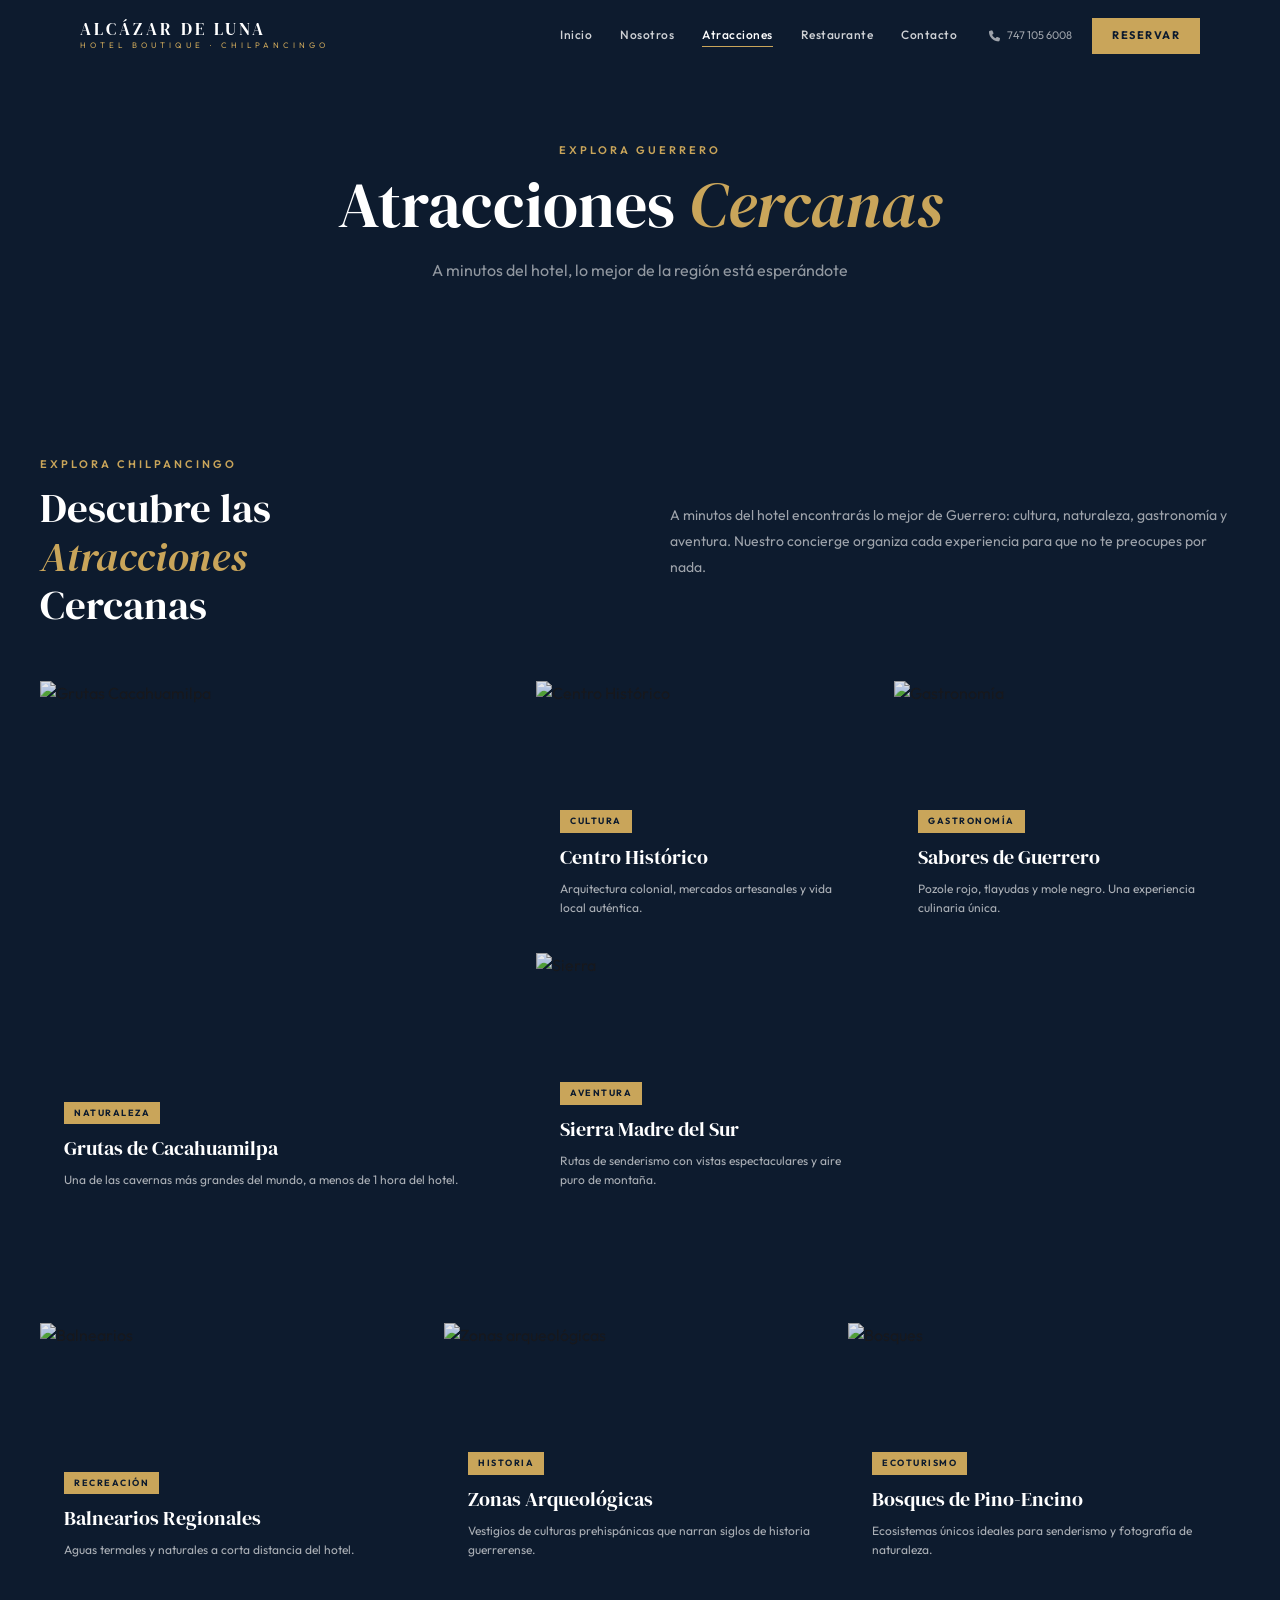
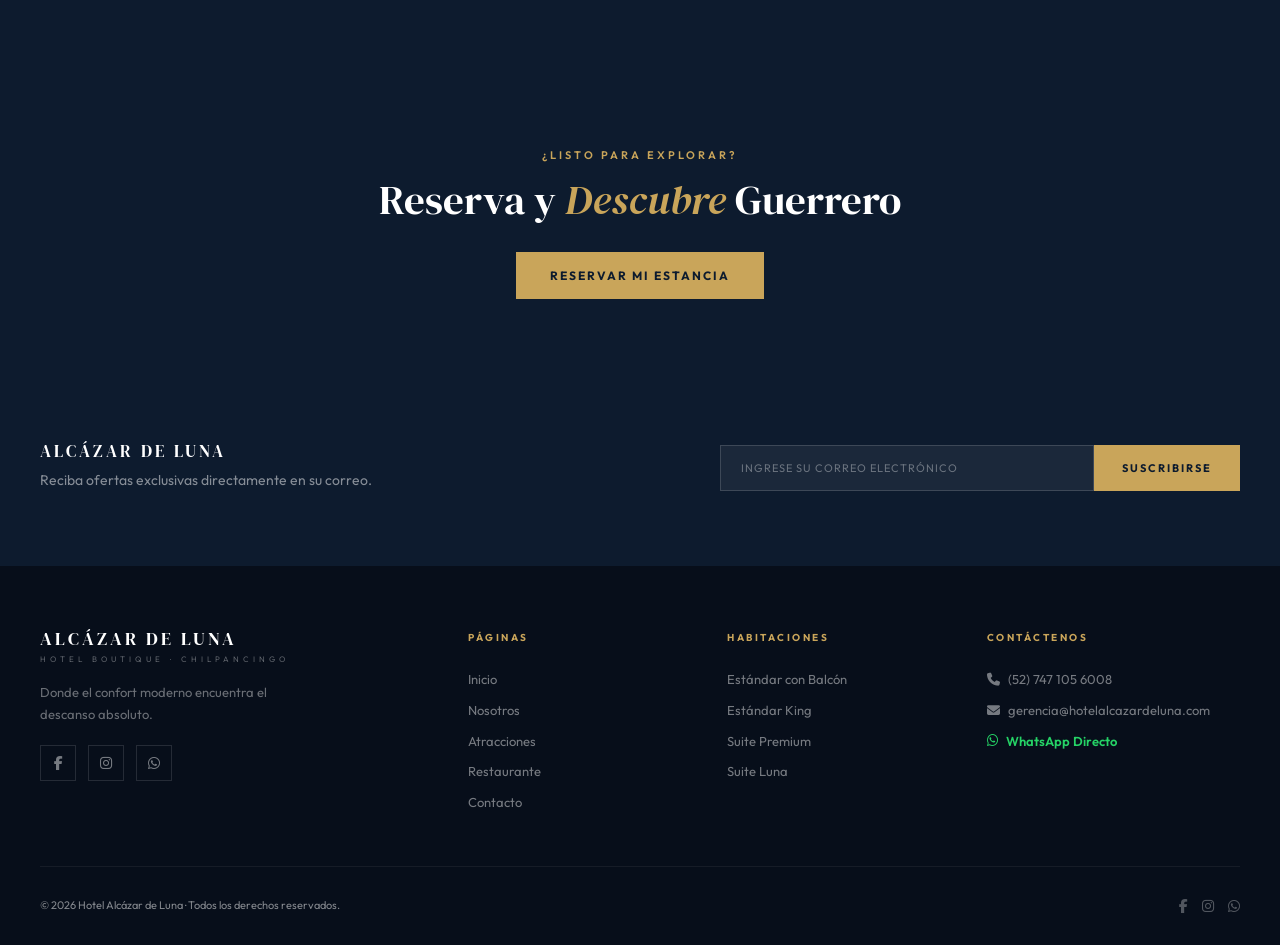
==== atracciones.html @ 186778fa "Restructure to 5 separate navigable pages Replace single-page landing with 5 independent HTML files:" ====
<!DOCTYPE html>
<html lang="es">
<head>
  <meta charset="UTF-8"/>
  <meta name="viewport" content="width=device-width, initial-scale=1.0"/>
  <title>Atracciones — Hotel Alcázar de Luna</title>
  <link rel="preconnect" href="https://fonts.googleapis.com"/>
  <link rel="preconnect" href="https://fonts.gstatic.com" crossorigin/>
  <link href="https://fonts.googleapis.com/css2?family=DM+Serif+Display:ital@0;1&family=Outfit:wght@300;400;500;600;700;800&display=swap" rel="stylesheet"/>
  <link rel="stylesheet" href="https://cdnjs.cloudflare.com/ajax/libs/font-awesome/6.5.0/css/all.min.css"/>
  <link rel="stylesheet" href="index.css"/>
</head>
<body>

<header id="header">
  <div class="hdr-inner">
    <a href="index.html" class="brand">
      <span class="brand-h">ALCÁZAR DE LUNA</span>
      <span class="brand-s">HOTEL BOUTIQUE · CHILPANCINGO</span>
    </a>
    <nav class="nav-links">
      <a href="index.html"       class="nl">Inicio</a>
      <a href="nosotros.html"    class="nl">Nosotros</a>
      <a href="atracciones.html" class="nl active">Atracciones</a>
      <a href="restaurante.html" class="nl">Restaurante</a>
      <a href="contacto.html"    class="nl">Contacto</a>
    </nav>
    <div class="hdr-right">
      <a href="tel:+527471056008" class="hdr-phone"><i class="fa-solid fa-phone"></i> 747 105 6008</a>
      <a href="contacto.html" class="btn-gold-sm">Reservar</a>
    </div>
    <button class="burger" id="burger"><span></span><span></span><span></span></button>
  </div>
  <div class="mob-nav" id="mobNav">
    <a href="index.html"       class="ml">Inicio</a>
    <a href="nosotros.html"    class="ml">Nosotros</a>
    <a href="atracciones.html" class="ml">Atracciones</a>
    <a href="restaurante.html" class="ml">Restaurante</a>
    <a href="contacto.html"    class="ml">Contacto</a>
    <a href="contacto.html"    class="btn-gold-sm mob-cta">Reservar Ahora</a>
  </div>
</header>

<!-- PAGE HERO -->
<section class="page-hero">
  <div class="ph-inner">
    <p class="eyebrow">EXPLORA GUERRERO</p>
    <h1>Atracciones <em>Cercanas</em></h1>
    <p class="ph-sub">A minutos del hotel, lo mejor de la región está esperándote</p>
  </div>
</section>

<!-- ATRACCIONES GRID COMPLETO -->
<section class="atracciones" style="padding-top:90px;">
  <div class="atr-wrap">
    <div class="atr-hd">
      <div>
        <p class="eyebrow">EXPLORA CHILPANCINGO</p>
        <h2>Descubre las<br/><em>Atracciones</em><br/>Cercanas</h2>
      </div>
      <p class="atr-intro">A minutos del hotel encontrarás lo mejor de Guerrero: cultura, naturaleza, gastronomía y aventura. Nuestro concierge organiza cada experiencia para que no te preocupes por nada.</p>
    </div>
    <div class="atr-grid">
      <div class="atr-card atr-big">
        <img src="https://images.unsplash.com/photo-1555881400-74d7acaacd8b?w=900&q=85&fit=crop" alt="Grutas Cacahuamilpa"/>
        <div class="atr-info">
          <span class="atr-tag">Naturaleza</span>
          <h3>Grutas de Cacahuamilpa</h3>
          <p>Una de las cavernas más grandes del mundo, a menos de 1 hora del hotel.</p>
        </div>
      </div>
      <div class="atr-card">
        <img src="https://images.unsplash.com/photo-1589394815804-964ed0be2eb5?w=600&q=85&fit=crop" alt="Centro Histórico"/>
        <div class="atr-info">
          <span class="atr-tag">Cultura</span>
          <h3>Centro Histórico</h3>
          <p>Arquitectura colonial, mercados artesanales y vida local auténtica.</p>
        </div>
      </div>
      <div class="atr-card">
        <img src="https://images.unsplash.com/photo-1504674900247-0877df9cc836?w=600&q=85&fit=crop" alt="Gastronomía"/>
        <div class="atr-info">
          <span class="atr-tag">Gastronomía</span>
          <h3>Sabores de Guerrero</h3>
          <p>Pozole rojo, tlayudas y mole negro. Una experiencia culinaria única.</p>
        </div>
      </div>
      <div class="atr-card">
        <img src="https://images.unsplash.com/photo-1518173946687-a4c8892bbd9f?w=600&q=85&fit=crop" alt="Sierra"/>
        <div class="atr-info">
          <span class="atr-tag">Aventura</span>
          <h3>Sierra Madre del Sur</h3>
          <p>Rutas de senderismo con vistas espectaculares y aire puro de montaña.</p>
        </div>
      </div>
    </div>
  </div>
</section>

<!-- SEGUNDA FILA DE ATRACCIONES -->
<section class="atracciones" style="padding-top:0;padding-bottom:90px;">
  <div class="atr-wrap">
    <div class="atr-grid" style="grid-template-columns:1fr 1fr 1fr;grid-template-rows:260px;">
      <div class="atr-card">
        <img src="https://images.unsplash.com/photo-1506905925346-21bda4d32df4?w=600&q=85&fit=crop" alt="Balnearios"/>
        <div class="atr-info">
          <span class="atr-tag">Recreación</span>
          <h3>Balnearios Regionales</h3>
          <p>Aguas termales y naturales a corta distancia del hotel.</p>
        </div>
      </div>
      <div class="atr-card">
        <img src="https://images.unsplash.com/photo-1524492412937-b28074a5d7da?w=600&q=85&fit=crop" alt="Zonas arqueológicas"/>
        <div class="atr-info">
          <span class="atr-tag">Historia</span>
          <h3>Zonas Arqueológicas</h3>
          <p>Vestigios de culturas prehispánicas que narran siglos de historia guerrerense.</p>
        </div>
      </div>
      <div class="atr-card">
        <img src="https://images.unsplash.com/photo-1513836279014-a89f7a76ae86?w=600&q=85&fit=crop" alt="Bosques"/>
        <div class="atr-info">
          <span class="atr-tag">Ecoturismo</span>
          <h3>Bosques de Pino-Encino</h3>
          <p>Ecosistemas únicos ideales para senderismo y fotografía de naturaleza.</p>
        </div>
      </div>
    </div>
  </div>
</section>

<!-- CTA RESERVAR -->
<section class="awards" style="background:var(--navy);padding:72px 40px;">
  <p class="eyebrow text-c" style="color:var(--gold);">¿LISTO PARA EXPLORAR?</p>
  <h2 class="text-c" style="color:var(--white);margin-bottom:28px;">Reserva y <em>Descubre</em> Guerrero</h2>
  <div style="text-align:center;">
    <a href="contacto.html" class="btn-primary">Reservar Mi Estancia</a>
  </div>
</section>

<!-- NEWSLETTER -->
<section class="newsletter">
  <div class="nl-wrap">
    <div>
      <p class="brand-h">ALCÁZAR DE LUNA</p>
      <p class="nl-txt">Reciba ofertas exclusivas directamente en su correo.</p>
    </div>
    <form class="nl-form" id="nlForm">
      <input type="email" placeholder="INGRESE SU CORREO ELECTRÓNICO" required/>
      <button type="submit">SUSCRIBIRSE</button>
    </form>
  </div>
</section>

<footer>
  <div class="ft-wrap">
    <div class="ft-grid">
      <div class="ft-brand">
        <p class="brand-h">ALCÁZAR DE LUNA</p>
        <p class="brand-s" style="margin:4px 0 14px;color:rgba(255,255,255,.35);">HOTEL BOUTIQUE · CHILPANCINGO</p>
        <p class="ft-tagline">Donde el confort moderno encuentra el descanso absoluto.</p>
        <div class="ft-social">
          <a href="https://www.facebook.com/share/15QbD2xYaE/?mibextid=wwXIfr" target="_blank"><i class="fa-brands fa-facebook-f"></i></a>
          <a href="#"><i class="fa-brands fa-instagram"></i></a>
          <a href="https://wa.me/527471056008"><i class="fa-brands fa-whatsapp"></i></a>
        </div>
      </div>
      <div class="ft-col">
        <h4>Páginas</h4>
        <a href="index.html">Inicio</a>
        <a href="nosotros.html">Nosotros</a>
        <a href="atracciones.html">Atracciones</a>
        <a href="restaurante.html">Restaurante</a>
        <a href="contacto.html">Contacto</a>
      </div>
      <div class="ft-col">
        <h4>Habitaciones</h4>
        <a href="contacto.html">Estándar con Balcón</a>
        <a href="contacto.html">Estándar King</a>
        <a href="contacto.html">Suite Premium</a>
        <a href="contacto.html">Suite Luna</a>
      </div>
      <div class="ft-col">
        <h4>Contáctenos</h4>
        <a href="tel:+527471056008"><i class="fa-solid fa-phone"></i> (52) 747 105 6008</a>
        <a href="mailto:gerencia@hotelalcazardeluna.com" style="word-break:break-all;"><i class="fa-solid fa-envelope"></i> gerencia@hotelalcazardeluna.com</a>
        <a href="https://wa.me/527471056008" style="color:#25d366;font-weight:600;"><i class="fa-brands fa-whatsapp"></i> WhatsApp Directo</a>
      </div>
    </div>
    <div class="ft-bottom">
      <span>© <span id="yr"></span> Hotel Alcázar de Luna · Todos los derechos reservados.</span>
      <div class="ft-soc2">
        <a href="https://www.facebook.com/share/15QbD2xYaE/?mibextid=wwXIfr"><i class="fa-brands fa-facebook-f"></i></a>
        <a href="#"><i class="fa-brands fa-instagram"></i></a>
        <a href="https://wa.me/527471056008"><i class="fa-brands fa-whatsapp"></i></a>
      </div>
    </div>
  </div>
</footer>

<script src="index.js"></script>
</body>
</html>
---- index.css ----
/* =============================================
   Hotel Alcázar de Luna — index.css v2
   Navy #0d1b2e · Gold #c9a55a · White #fff
   Fuentes: DM Serif Display + Outfit
   ============================================= */

*, *::before, *::after { box-sizing: border-box; margin: 0; padding: 0; }

:root {
  --navy:    #0d1b2e;
  --navy2:   #152338;
  --navy3:   #1e3050;
  --gold:    #c9a55a;
  --gold2:   #dfc07a;
  --gold3:   #f0dca8;
  --white:   #ffffff;
  --off:     #f8f5f0;
  --cream:   #f2ebe0;
  --text:    #18181b;
  --gray:    #6b7280;
  --border:  #e4ddd0;
  --serif:   'DM Serif Display', Georgia, serif;
  --sans:    'Outfit', sans-serif;
}

html { scroll-behavior: smooth; font-size: 16px; }
body { font-family: var(--sans); background: var(--white); color: var(--text); overflow-x: hidden; line-height: 1.6; }
img  { display: block; max-width: 100%; height: auto; }
a    { text-decoration: none; color: inherit; }
::-webkit-scrollbar { width: 5px; }
::-webkit-scrollbar-track { background: var(--navy); }
::-webkit-scrollbar-thumb { background: var(--gold); }

/* ── Helpers ── */
.text-c    { text-align: center; }
.icon-g    { color: var(--gold); }
.eyebrow   { font-size: 11px; font-weight: 600; letter-spacing: 3px; text-transform: uppercase; color: var(--gold); display: block; margin-bottom: 10px; }
.g-rule    { width: 48px; height: 2px; background: var(--gold); margin: 20px 0 24px; }
h2         { font-family: var(--serif); font-size: clamp(28px, 3.2vw, 46px); font-weight: 400; line-height: 1.18; }
h2 em      { font-style: italic; color: var(--gold); }
p          { font-size: 14px; color: var(--gray); line-height: 1.85; }

/* Buttons */
.btn-primary {
  display: inline-block; background: var(--gold); color: var(--navy);
  padding: 14px 34px; font-size: 12px; font-weight: 700;
  letter-spacing: 2px; text-transform: uppercase;
  transition: background .25s, transform .2s, box-shadow .25s; border: none; cursor: pointer;
}
.btn-primary:hover { background: var(--gold2); transform: translateY(-2px); box-shadow: 0 10px 28px rgba(201,165,90,.3); }
.btn-outline-gold {
  display: inline-block; background: transparent; color: var(--gold);
  border: 1.5px solid var(--gold); padding: 13px 34px;
  font-size: 12px; font-weight: 700; letter-spacing: 2px; text-transform: uppercase;
  transition: all .25s; cursor: pointer;
}
.btn-outline-gold:hover { background: var(--gold); color: var(--navy); }
.btn-gold-sm {
  display: inline-block; background: var(--gold); color: var(--navy);
  padding: 9px 20px; font-size: 11px; font-weight: 700; letter-spacing: 1.5px;
  text-transform: uppercase; transition: background .2s; border: none; cursor: pointer;
}
.btn-gold-sm:hover { background: var(--gold2); }
.btn-mini {
  display: inline-block; background: var(--gold); color: var(--navy);
  padding: 7px 18px; font-size: 10px; font-weight: 700; letter-spacing: 1px;
  text-transform: uppercase; margin-top: 8px; transition: background .2s;
}
.btn-mini:hover { background: var(--gold2); }
.btn-text-link {
  display: inline-flex; align-items: center; gap: 8px;
  font-size: 13px; font-weight: 600; color: rgba(255,255,255,.75);
  transition: color .2s;
}
.btn-text-link:hover { color: var(--gold); }
.btn-text-link i { width: 34px; height: 34px; border: 1px solid rgba(255,255,255,.3); border-radius: 50%; display: flex; align-items: center; justify-content: center; font-size: 11px; }

/* ═══════════════════════════════
   PAGE HERO (páginas internas)
═══════════════════════════════ */
.page-hero {
  background: var(--navy);
  padding: 140px 40px 80px;
  text-align: center;
}
.ph-inner { max-width: 700px; margin: 0 auto; }
.page-hero h1 {
  font-family: var(--serif); font-size: clamp(40px, 5vw, 68px);
  font-weight: 400; color: var(--white); line-height: 1.1; margin-bottom: 16px;
}
.page-hero h1 em { font-style: italic; color: var(--gold); }
.ph-sub { font-size: 16px; color: rgba(255,255,255,.55); line-height: 1.7; }

/* ═══════════════════════════════
   VALORES (nosotros.html)
═══════════════════════════════ */
.valores { background: var(--white); padding: 90px 40px; }
.val-wrap { max-width: 1200px; margin: 0 auto; }
.val-wrap h2 { margin-bottom: 52px; }
.val-grid {
  display: grid; grid-template-columns: repeat(4, 1fr); gap: 24px;
}
.val-card {
  border: 1px solid var(--border); padding: 36px 24px;
  transition: border-color .25s, box-shadow .25s;
}
.val-card:hover { border-color: var(--gold); box-shadow: 0 8px 32px rgba(201,165,90,.1); }
.val-ic {
  width: 52px; height: 52px; background: var(--off);
  display: flex; align-items: center; justify-content: center;
  font-size: 22px; color: var(--gold); margin-bottom: 18px;
  transition: background .2s;
}
.val-card:hover .val-ic { background: var(--gold); color: var(--navy); }
.val-card h3 { font-size: 16px; font-weight: 700; color: var(--text); margin-bottom: 10px; }
.val-card p  { font-size: 13px; color: var(--gray); line-height: 1.75; }

@media (max-width: 900px) {
  .val-grid { grid-template-columns: 1fr 1fr; }
  .page-hero { padding: 120px 20px 60px; }
}
@media (max-width: 560px) {
  .val-grid { grid-template-columns: 1fr; }
}

/* ═══════════════════════════════
   HEADER
═══════════════════════════════ */
#header {
  position: fixed; top: 0; left: 0; right: 0; z-index: 900;
  transition: background .35s, box-shadow .35s;
}
#header.scrolled { background: rgba(13,27,46,.97); box-shadow: 0 1px 0 rgba(201,165,90,.15); }
.hdr-inner {
  max-width: 1200px; margin: 0 auto; padding: 0 40px;
  height: 72px; display: flex; align-items: center; gap: 32px;
}
.brand { display: flex; flex-direction: column; gap: 1px; text-decoration: none; }
.brand-h { font-family: var(--serif); font-size: 17px; font-weight: 400; color: var(--white); letter-spacing: 3px; text-transform: uppercase; line-height: 1; }
.brand-s { font-size: 8px; font-weight: 400; letter-spacing: 4px; color: var(--gold); text-transform: uppercase; }
.nav-links { display: flex; gap: 28px; margin-left: auto; }
.nl {
  font-size: 12px; font-weight: 500; letter-spacing: .5px;
  color: rgba(255,255,255,.8); transition: color .2s;
  position: relative; padding-bottom: 3px;
}
.nl::after { content: ''; position: absolute; bottom: 0; left: 0; right: 0; height: 1px; background: var(--gold); transform: scaleX(0); transform-origin: left; transition: transform .25s; }
.nl:hover, .nl.active { color: var(--white); }
.nl:hover::after, .nl.active::after { transform: scaleX(1); }
.hdr-right { display: flex; align-items: center; gap: 20px; }
.hdr-phone { font-size: 11px; color: rgba(255,255,255,.6); display: flex; align-items: center; gap: 7px; transition: color .2s; }
.hdr-phone:hover { color: var(--gold); }
.burger { display: none; background: none; border: none; cursor: pointer; padding: 4px; flex-direction: column; gap: 5px; }
.burger span { display: block; width: 24px; height: 2px; background: var(--white); transition: all .3s; }
.mob-nav {
  display: none; flex-direction: column;
  background: var(--navy); padding: 20px 28px 28px; gap: 0;
}
.mob-nav.open { display: flex; }
.ml { display: block; padding: 14px 0; font-size: 14px; font-weight: 500; color: rgba(255,255,255,.8); border-bottom: 1px solid rgba(255,255,255,.07); transition: color .2s; }
.ml:hover { color: var(--gold); }
.mob-cta { margin-top: 20px; text-align: center; }

/* ═══════════════════════════════
   HERO
═══════════════════════════════ */
.hero { background: var(--navy); min-height: 100vh; display: flex; flex-direction: column; }
.hero-wrap {
  flex: 1; max-width: 1200px; margin: 0 auto; padding: 100px 40px 40px;
  display: grid; grid-template-columns: 1fr 1fr; gap: 60px; align-items: center;
}
.hero-left { display: flex; flex-direction: column; gap: 0; }
.hero-eye { font-size: 10px; font-weight: 600; letter-spacing: 3px; color: var(--gold); text-transform: uppercase; margin-bottom: 16px; }
.hero-left h1 {
  font-family: var(--serif); font-size: clamp(44px, 6vw, 80px);
  font-weight: 400; color: var(--white); line-height: 1.08; margin-bottom: 20px;
}
.hero-left h1 em { font-style: italic; color: var(--gold); }
.hero-sub { font-size: 15px; color: rgba(255,255,255,.65); line-height: 1.75; max-width: 420px; margin-bottom: 32px; }
.hero-actions { display: flex; align-items: center; gap: 24px; margin-bottom: 40px; flex-wrap: wrap; }

/* Booking widget */
.bw {
  background: rgba(255,255,255,.06);
  border: 1px solid rgba(255,255,255,.12);
  display: flex; align-items: stretch; flex-wrap: wrap;
  backdrop-filter: blur(8px);
}
.bw-f { flex: 1; min-width: 120px; padding: 14px 18px; display: flex; flex-direction: column; gap: 7px; }
.bw-f label { font-size: 9px; font-weight: 700; letter-spacing: 2px; color: var(--gold); text-transform: uppercase; display: flex; align-items: center; gap: 6px; }
.bw-f input, .bw-f select {
  background: none; border: none; outline: none; color: var(--white);
  font-family: var(--sans); font-size: 20px; font-weight: 700; width: 100%; cursor: pointer;
}
.bw-f input[type="date"]::-webkit-calendar-picker-indicator { filter: invert(1) opacity(.4); cursor: pointer; }
.bw-f select option { background: var(--navy); color: var(--white); }
.bw-div { width: 1px; background: rgba(255,255,255,.12); margin: 12px 0; flex-shrink: 0; }
.bw-btn {
  background: var(--gold); color: var(--navy);
  border: none; padding: 0 28px;
  font-family: var(--sans); font-size: 12px; font-weight: 700; letter-spacing: 2px;
  text-transform: uppercase; cursor: pointer; white-space: nowrap;
  transition: background .2s;
}
.bw-btn:hover { background: var(--gold2); }

/* Hero right */
.hero-right { position: relative; display: flex; flex-direction: column; gap: 16px; }
.h-img-main { position: relative; overflow: hidden; }
.h-img-main img { width: 100%; height: 420px; object-fit: cover; }
.h-badge {
  position: absolute; bottom: 20px; left: -20px;
  background: var(--gold); padding: 16px 20px;
  display: flex; flex-direction: column; gap: 2px;
}
.hb-n { font-family: var(--serif); font-size: 32px; font-weight: 400; color: var(--navy); line-height: 1; }
.hb-l { font-size: 10px; font-weight: 600; letter-spacing: 1px; color: var(--navy); text-transform: uppercase; }
.h-img-sm img { width: 100%; height: 160px; object-fit: cover; }

/* Services strip */
.svc-strip {
  background: var(--white); border-top: 1px solid var(--border);
  display: flex; justify-content: center; align-items: stretch;
}
.svc-item {
  flex: 1; display: flex; flex-direction: column; align-items: center; gap: 10px;
  padding: 28px 16px; border-right: 1px solid var(--border);
  font-size: 11px; font-weight: 600; letter-spacing: 1px; text-transform: uppercase; color: var(--text);
  transition: background .2s;
}
.svc-item:last-child { border-right: none; }
.svc-item:hover { background: var(--off); }
.svc-icon { width: 48px; height: 48px; border: 1.5px solid var(--border); display: flex; align-items: center; justify-content: center; font-size: 20px; color: var(--navy); transition: background .2s, color .2s; }
.svc-item:hover .svc-icon { background: var(--gold); color: var(--navy); border-color: var(--gold); }
.svc-gold { background: var(--navy); color: var(--white); }
.svc-gold .svc-icon { background: var(--gold); color: var(--navy); border-color: var(--gold); }
.svc-gold:hover { background: var(--navy2); }

/* ═══════════════════════════════
   NOSOTROS
═══════════════════════════════ */
.nosotros { background: var(--off); padding: 110px 40px; }
.nos-wrap {
  max-width: 1200px; margin: 0 auto;
  display: grid; grid-template-columns: 1.1fr 1fr; gap: 80px; align-items: center;
}
.nos-media { position: relative; padding-bottom: 30px; padding-right: 30px; }
.nos-main { width: 100%; height: 520px; object-fit: cover; }
.nos-sm {
  position: absolute; bottom: 0; right: 0;
  width: 55%; height: 220px; object-fit: cover;
  border: 6px solid var(--off);
  box-shadow: 0 16px 48px rgba(13,27,46,.16);
}
.nos-stat {
  position: absolute; top: 32px; left: -28px;
  background: var(--navy); padding: 20px 24px;
  display: flex; flex-direction: column; gap: 2px;
}
.nst-n { font-family: var(--serif); font-size: 36px; color: var(--gold); line-height: 1; }
.nst-n sup { font-size: 18px; }
.nst-l { font-size: 10px; font-weight: 600; letter-spacing: 1.5px; color: rgba(255,255,255,.7); text-transform: uppercase; }
.nos-text { padding-top: 20px; }
.nos-nums { display: flex; gap: 36px; margin: 36px 0 36px; }
.nn { display: flex; flex-direction: column; }
.nn-n { font-family: var(--serif); font-size: 36px; color: var(--gold); line-height: 1; }
.nn-l { font-size: 10px; font-weight: 600; letter-spacing: 1px; color: var(--gray); text-transform: uppercase; margin-top: 4px; }

/* ═══════════════════════════════
   ROOMS GALLERY
═══════════════════════════════ */
.rooms-gal { background: var(--white); padding: 80px 0; }
.rg-head {
  max-width: 1200px; margin: 0 auto 32px; padding: 0 40px;
  display: flex; align-items: center; justify-content: space-between; flex-wrap: wrap; gap: 16px;
}
.rg-head h2 { font-family: var(--sans); font-size: 28px; font-weight: 800; letter-spacing: -1px; }
.rg-tabs { display: flex; gap: 24px; }
.rgt {
  background: none; border: none; cursor: pointer;
  font-family: var(--sans); font-size: 13px; font-weight: 500; color: var(--gray);
  padding-bottom: 4px; border-bottom: 2px solid transparent; transition: all .2s;
}
.rgt.active, .rgt:hover { color: var(--gold); border-bottom-color: var(--gold); }
.rg-grid {
  display: grid; grid-template-columns: repeat(3, 1fr); grid-template-rows: repeat(2, 260px);
  gap: 4px;
}
.rgi { position: relative; overflow: hidden; cursor: pointer; }
.rgi img { width: 100%; height: 100%; object-fit: cover; transition: transform .5s; }
.rgi:hover img { transform: scale(1.07); }
.rgi-ov {
  position: absolute; inset: 0;
  background: linear-gradient(to top, rgba(13,27,46,.85) 0%, transparent 55%);
  display: flex; flex-direction: column; justify-content: flex-end;
  padding: 20px; opacity: 0; transition: opacity .35s;
}
.rgi:hover .rgi-ov { opacity: 1; }
.rgi-ov p { font-family: var(--serif); font-size: 18px; font-weight: 400; color: var(--white); margin: 0; }
.rgi-ov span { font-size: 12px; color: var(--gold); font-weight: 600; }
.rg-footer { text-align: center; padding: 40px; }

/* ═══════════════════════════════
   AWARDS
═══════════════════════════════ */
.awards { background: var(--off); padding: 80px 40px; }
.awards h2 { margin-bottom: 48px; }
.aw-row {
  display: flex; justify-content: center; gap: 80px;
  max-width: 800px; margin: 0 auto;
}
.aw { display: flex; flex-direction: column; align-items: center; gap: 14px; }
.aw-c {
  width: 100px; height: 100px; border-radius: 50%;
  border: 1.5px dashed var(--border);
  display: flex; align-items: center; justify-content: center;
  transition: border-color .25s, transform .25s;
}
.aw:hover .aw-c { border-color: var(--gold); transform: scale(1.06); }
.aw-c span { font-family: var(--serif); font-size: 20px; color: var(--navy); text-align: center; line-height: 1.2; }
.aw > p { font-size: 13px; font-weight: 600; color: var(--text); text-align: center; }

/* ═══════════════════════════════
   ATRACCIONES
═══════════════════════════════ */
.atracciones { background: var(--navy); padding: 110px 40px; }
.atr-wrap { max-width: 1200px; margin: 0 auto; }
.atr-hd {
  display: grid; grid-template-columns: 1fr 1fr; gap: 60px;
  align-items: center; margin-bottom: 52px;
}
.atr-hd h2 { color: var(--white); }
.atr-intro { font-size: 14px; color: rgba(255,255,255,.6); line-height: 1.85; }
.atr-grid {
  display: grid;
  grid-template-columns: 1.4fr 1fr 1fr;
  grid-template-rows: 260px 260px;
  gap: 12px;
}
.atr-card { position: relative; overflow: hidden; cursor: pointer; }
.atr-big { grid-row: span 2; }
.atr-card img { width: 100%; height: 100%; object-fit: cover; transition: transform .5s; }
.atr-card:hover img { transform: scale(1.06); }
.atr-info {
  position: absolute; inset: 0;
  background: linear-gradient(to top, rgba(13,27,46,.88) 0%, rgba(13,27,46,.1) 60%);
  display: flex; flex-direction: column; justify-content: flex-end;
  padding: 24px;
}
.atr-tag {
  display: inline-block; background: var(--gold); color: var(--navy);
  font-size: 9px; font-weight: 700; letter-spacing: 1.5px; text-transform: uppercase;
  padding: 4px 10px; margin-bottom: 8px; align-self: flex-start;
}
.atr-info h3 { font-family: var(--serif); font-size: 20px; color: var(--white); font-weight: 400; margin-bottom: 6px; }
.atr-info p { font-size: 12px; color: rgba(255,255,255,.65); line-height: 1.6; margin: 0; }

/* ═══════════════════════════════
   RESTAURANTE
═══════════════════════════════ */
.restaurante { background: var(--off); padding: 110px 40px; }
.rst-wrap {
  max-width: 1200px; margin: 0 auto;
  display: grid; grid-template-columns: 1fr 1fr; gap: 72px; align-items: center;
}
.rst-media { display: flex; flex-direction: column; gap: 10px; }
.rst-main { width: 100%; height: 340px; object-fit: cover; }
.rst-row { display: grid; grid-template-columns: 1fr 1fr; gap: 10px; }
.rst-row img { width: 100%; height: 160px; object-fit: cover; }
.rst-features { display: grid; grid-template-columns: 1fr 1fr; gap: 14px; margin: 24px 0 28px; }
.rsf { display: flex; align-items: center; gap: 10px; font-size: 13px; font-weight: 500; color: var(--text); }
.menu-prev { border-top: 1px solid var(--border); padding-top: 20px; margin-bottom: 28px; }
.mpi {
  display: flex; justify-content: space-between; align-items: baseline;
  padding: 14px 0; border-bottom: 1px solid var(--border);
}
.mpi:last-child { border-bottom: none; }
.mpi b { font-size: 14px; font-weight: 700; color: var(--text); display: block; }
.mpi span { font-size: 12px; color: var(--gray); font-weight: 400; }
.mpp { font-family: var(--serif); font-size: 20px; color: var(--gold); font-weight: 400; white-space: nowrap; margin-left: 16px; }

/* ═══════════════════════════════
   TESTIMONIALS
═══════════════════════════════ */
.testimonials { background: var(--white); padding: 100px 40px; }
.testimonials h2 { margin-bottom: 52px; }
.tst-grid {
  max-width: 1200px; margin: 0 auto;
  display: grid; grid-template-columns: repeat(3,1fr); gap: 24px;
}
.tst-card {
  border: 1px solid var(--border); padding: 36px 28px;
  display: flex; flex-direction: column; align-items: center; text-align: center;
  transition: box-shadow .25s, border-color .25s;
}
.tst-card:hover { border-color: var(--gold); box-shadow: 0 8px 32px rgba(201,165,90,.1); }
.tst-q { font-family: var(--serif); font-size: 80px; color: var(--gold); line-height: .7; margin-bottom: 4px; opacity: .35; }
.tst-av { width: 64px; height: 64px; border-radius: 50%; object-fit: cover; border: 3px solid var(--gold); margin-bottom: 12px; }
.tst-card h4 { font-size: 15px; font-weight: 700; color: var(--text); margin-bottom: 3px; }
.tst-loc { font-size: 11px; color: var(--gray); margin-bottom: 10px; }
.stars { display: flex; justify-content: center; gap: 3px; margin-bottom: 14px; }
.stars i { color: var(--gold); font-size: 13px; }
.tst-txt { font-size: 13px; color: var(--gray); line-height: 1.8; }

/* ═══════════════════════════════
   CONTACTO
═══════════════════════════════ */
.contacto { background: var(--off); padding: 110px 40px; }
.cto-wrap {
  max-width: 1200px; margin: 0 auto;
  display: grid; grid-template-columns: 1fr 1.1fr; gap: 72px; align-items: start;
}
.cto-left h2 { margin-bottom: 0; }
.cto-items { display: flex; flex-direction: column; gap: 20px; margin: 28px 0 36px; }
.cti { display: flex; gap: 16px; align-items: flex-start; }
.cti-ic {
  width: 42px; height: 42px; flex-shrink: 0;
  border: 1.5px solid var(--border); display: flex; align-items: center; justify-content: center;
  color: var(--gold); font-size: 16px;
}
.cti h4 { font-size: 11px; font-weight: 700; letter-spacing: 1.5px; text-transform: uppercase; color: var(--navy); margin-bottom: 4px; }
.cti p, .cti a { font-size: 13px; color: var(--gray); transition: color .2s; }
.cti a:hover { color: var(--gold); }
.cto-form { display: flex; flex-direction: column; gap: 14px; }
.cf-2 { display: grid; grid-template-columns: 1fr 1fr; gap: 14px; }
.cto-form input, .cto-form textarea {
  width: 100%; padding: 13px 16px; border: 1px solid var(--border);
  font-family: var(--sans); font-size: 13px; color: var(--text);
  outline: none; background: var(--white); transition: border-color .2s;
}
.cto-form input:focus, .cto-form textarea:focus { border-color: var(--gold); }
.cto-form input::placeholder, .cto-form textarea::placeholder { color: var(--gray); }
.cto-map { }
#map { width: 100%; height: 480px; border: 1px solid var(--border); }

/* ═══════════════════════════════
   NEWSLETTER
═══════════════════════════════ */
.newsletter { background: var(--navy); padding: 72px 40px; }
.nl-wrap {
  max-width: 1200px; margin: 0 auto;
  display: flex; align-items: center; justify-content: space-between; gap: 48px; flex-wrap: wrap;
}
.nl-txt { font-size: 14px; color: rgba(255,255,255,.5); margin-top: 8px; }
.nl-form { display: flex; flex: 1; max-width: 520px; }
.nl-form input {
  flex: 1; padding: 15px 20px; border: 1px solid rgba(255,255,255,.15);
  background: rgba(255,255,255,.06); color: var(--white);
  font-family: var(--sans); font-size: 11px; letter-spacing: 1px;
  outline: none; transition: border-color .2s;
}
.nl-form input:focus { border-color: var(--gold); }
.nl-form input::placeholder { color: rgba(255,255,255,.35); }
.nl-form button {
  background: var(--gold); color: var(--navy); border: none;
  padding: 0 28px; font-family: var(--sans); font-size: 11px;
  font-weight: 700; letter-spacing: 2px; cursor: pointer; transition: background .2s; white-space: nowrap;
}
.nl-form button:hover { background: var(--gold2); }

/* ═══════════════════════════════
   FOOTER
═══════════════════════════════ */
footer { background: #070e1a; padding: 64px 40px 28px; color: rgba(255,255,255,.5); }
.ft-wrap { max-width: 1200px; margin: 0 auto; }
.ft-grid {
  display: grid; grid-template-columns: 1.8fr 1fr 1fr 1.2fr; gap: 48px;
  padding-bottom: 48px; border-bottom: 1px solid rgba(255,255,255,.06); margin-bottom: 28px;
}
.ft-brand .brand-h { font-size: 18px; }
.ft-tagline { font-size: 13px; color: rgba(255,255,255,.4); line-height: 1.7; max-width: 260px; margin-bottom: 20px; }
.ft-social { display: flex; gap: 12px; }
.ft-social a {
  width: 36px; height: 36px; border: 1px solid rgba(255,255,255,.12);
  display: flex; align-items: center; justify-content: center;
  color: rgba(255,255,255,.45); font-size: 14px; transition: all .2s;
}
.ft-social a:hover { border-color: var(--gold); color: var(--gold); }
.ft-col { display: flex; flex-direction: column; gap: 0; }
.ft-col h4 { font-size: 10px; font-weight: 700; letter-spacing: 2.5px; color: var(--gold); text-transform: uppercase; margin-bottom: 18px; }
.ft-col a { font-size: 13px; color: rgba(255,255,255,.45); padding: 5px 0; transition: color .2s; display: flex; align-items: center; gap: 8px; }
.ft-col a:hover { color: var(--white); }
.ft-bottom { display: flex; justify-content: space-between; align-items: center; font-size: 11px; flex-wrap: wrap; gap: 8px; }
.ft-soc2 { display: flex; gap: 14px; }
.ft-soc2 a { color: rgba(255,255,255,.3); font-size: 14px; transition: color .2s; }
.ft-soc2 a:hover { color: var(--gold); }

/* ═══════════════════════════════
   RESPONSIVE
═══════════════════════════════ */
@media (max-width: 1100px) {
  .hero-wrap { gap: 36px; }
  .nos-wrap, .rst-wrap { gap: 44px; }
}
@media (max-width: 900px) {
  .nav-links, .hdr-right { display: none; }
  .burger { display: flex; margin-left: auto; }
  .hero-wrap { grid-template-columns: 1fr; padding-top: 88px; }
  .hero-right { display: none; }
  .hero-left h1 { font-size: 52px; }
  .bw { flex-direction: column; }
  .bw-div { display: none; }
  .bw-btn { padding: 16px; }
  .svc-strip { flex-wrap: wrap; }
  .svc-item { flex: 1 1 33%; }
  .nos-wrap, .rst-wrap, .cto-wrap { grid-template-columns: 1fr; }
  .nos-sm { display: none; }
  .nos-stat { left: 10px; top: 10px; }
  .nos-nums { gap: 20px; }
  .rg-grid { grid-template-columns: 1fr 1fr; grid-template-rows: auto; }
  .atr-grid { grid-template-columns: 1fr 1fr; grid-template-rows: auto; }
  .atr-big { grid-row: span 1; }
  .atr-hd { grid-template-columns: 1fr; gap: 20px; }
  .tst-grid { grid-template-columns: 1fr; }
  .ft-grid { grid-template-columns: 1fr 1fr; }
  .aw-row { gap: 32px; flex-wrap: wrap; justify-content: center; }
  .cf-2 { grid-template-columns: 1fr; }
  .nl-wrap { flex-direction: column; align-items: flex-start; }
}
@media (max-width: 560px) {
  .hdr-inner, .hero-wrap, .nosotros, .rooms-gal, .awards, .atracciones,
  .restaurante, .testimonials, .contacto, .newsletter, footer { padding-left: 20px; padding-right: 20px; }
  .rg-grid { grid-template-columns: 1fr; }
  .rg-head { flex-direction: column; align-items: flex-start; gap: 14px; }
  .atr-grid { grid-template-columns: 1fr; }
  .ft-grid { grid-template-columns: 1fr; }
}
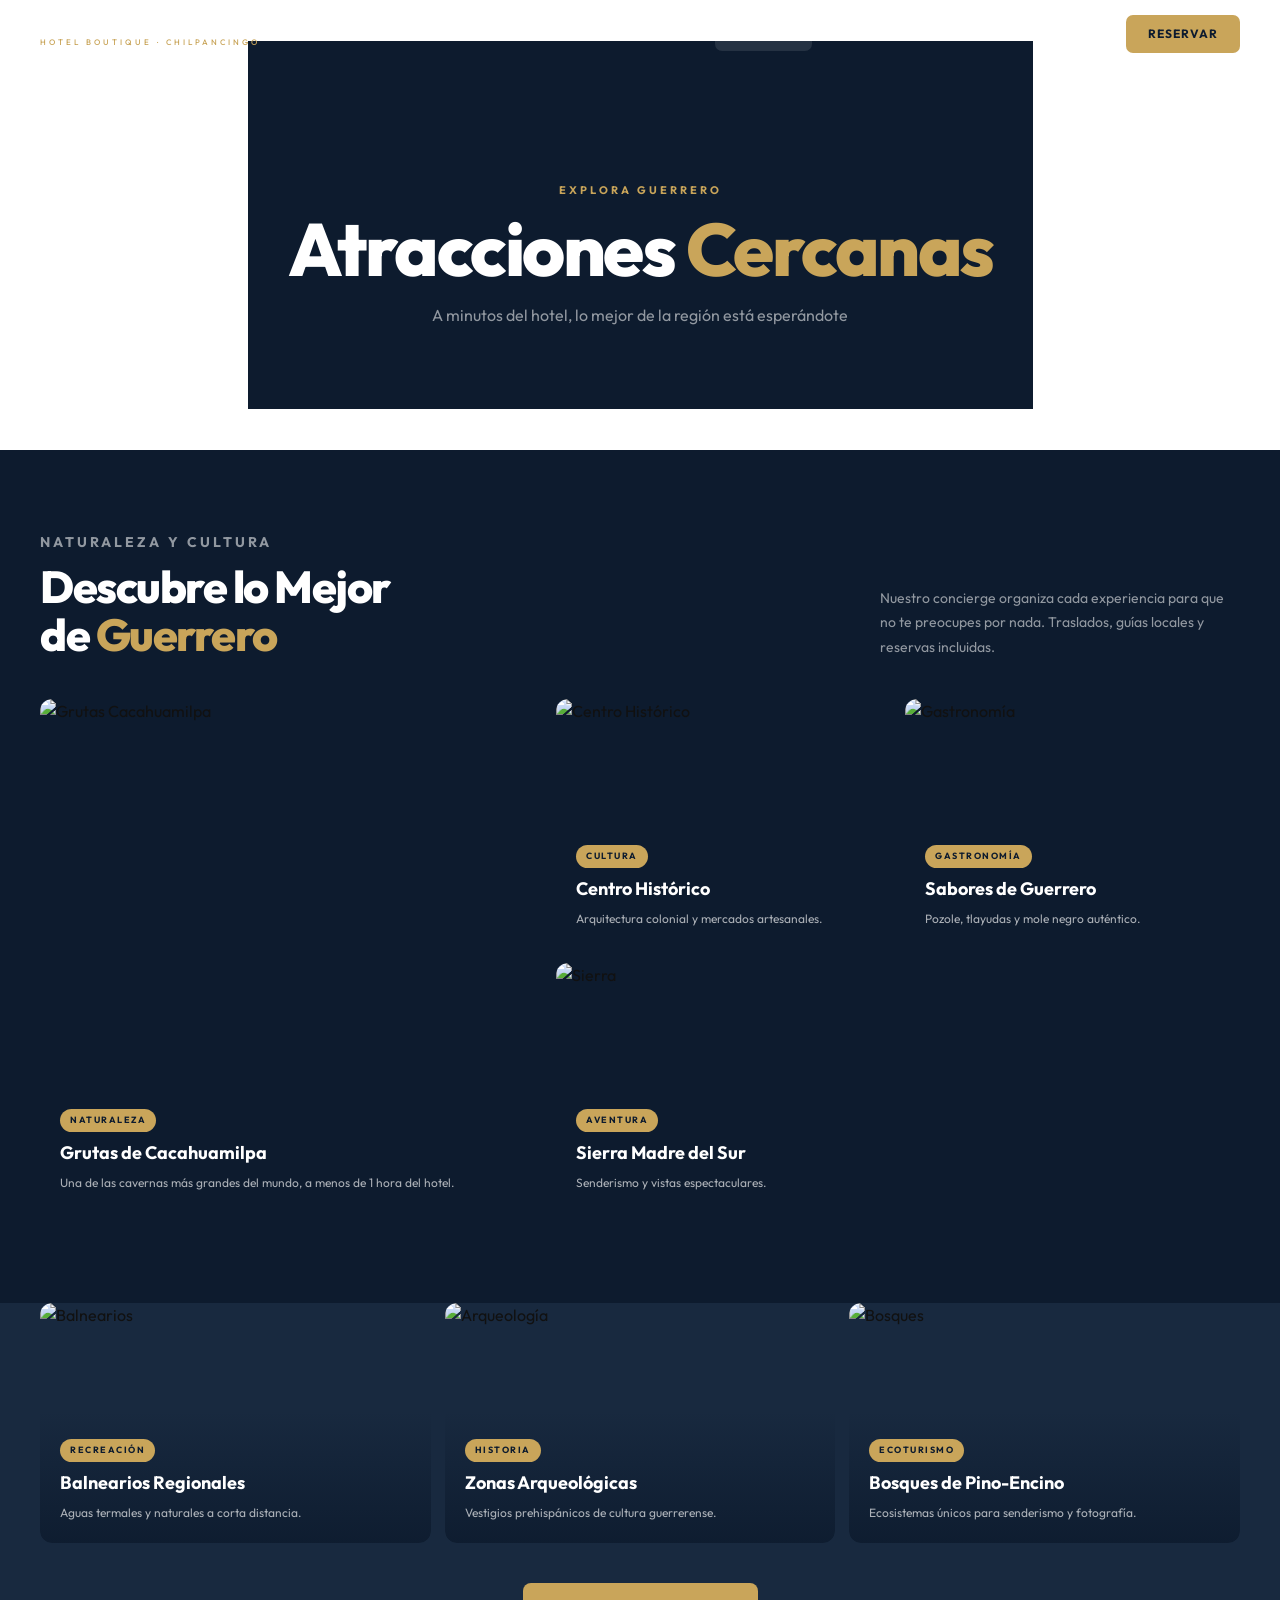
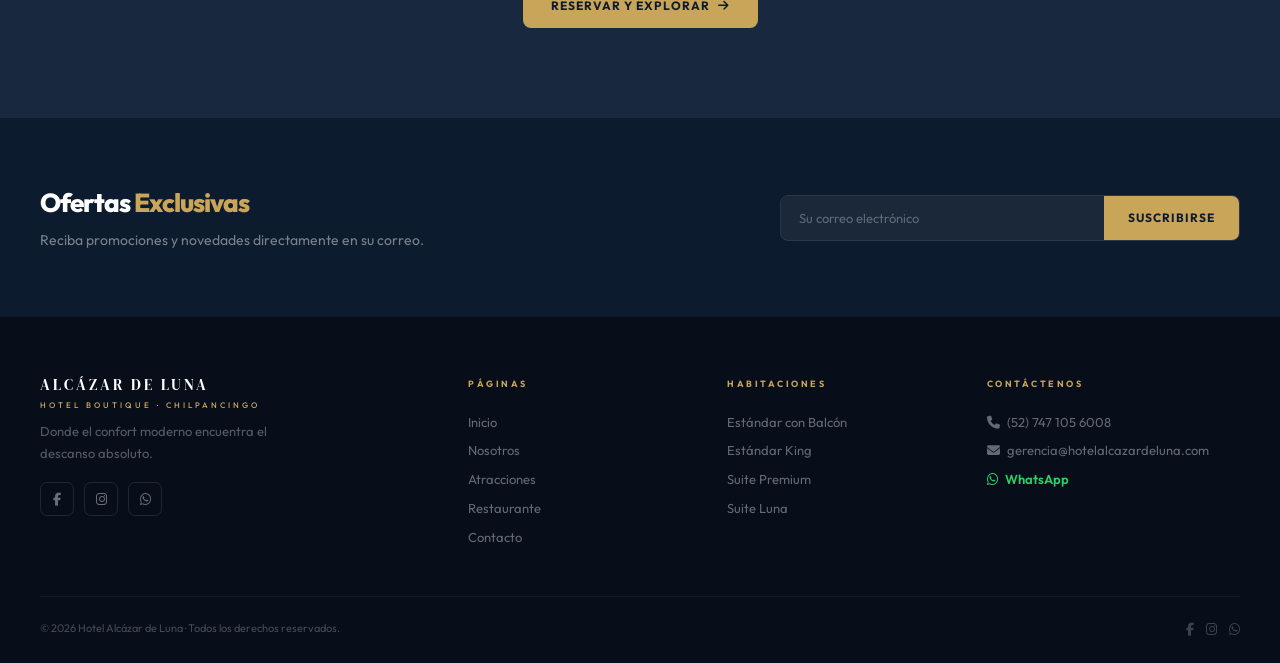
==== commit 5265899c: "Redesign v4: modern card-based UI matching reference design Full redesign: large Outfit 800 headings" ====
--- a/atracciones.html
+++ b/atracciones.html
@@ -13,11 +13,8 @@
 <body>
 
 <header id="header">
-  <div class="hdr-inner">
-    <a href="index.html" class="brand">
-      <span class="brand-h">ALCÁZAR DE LUNA</span>
-      <span class="brand-s">HOTEL BOUTIQUE · CHILPANCINGO</span>
-    </a>
+  <div class="hdr">
+    <a href="index.html" class="brand"><span class="brand-h">ALCÁZAR DE LUNA</span><span class="brand-s">HOTEL BOUTIQUE · CHILPANCINGO</span></a>
     <nav class="nav-links">
       <a href="index.html"       class="nl">Inicio</a>
       <a href="nosotros.html"    class="nl">Nosotros</a>
@@ -25,179 +22,96 @@
       <a href="restaurante.html" class="nl">Restaurante</a>
       <a href="contacto.html"    class="nl">Contacto</a>
     </nav>
-    <div class="hdr-right">
-      <a href="tel:+527471056008" class="hdr-phone"><i class="fa-solid fa-phone"></i> 747 105 6008</a>
-      <a href="contacto.html" class="btn-gold-sm">Reservar</a>
-    </div>
+    <a href="tel:+527471056008" class="hdr-phone"><i class="fa-solid fa-phone"></i> 747 105 6008</a>
+    <a href="contacto.html" class="btn-hdr">Reservar</a>
     <button class="burger" id="burger"><span></span><span></span><span></span></button>
   </div>
   <div class="mob-nav" id="mobNav">
-    <a href="index.html"       class="ml">Inicio</a>
-    <a href="nosotros.html"    class="ml">Nosotros</a>
-    <a href="atracciones.html" class="ml">Atracciones</a>
-    <a href="restaurante.html" class="ml">Restaurante</a>
-    <a href="contacto.html"    class="ml">Contacto</a>
-    <a href="contacto.html"    class="btn-gold-sm mob-cta">Reservar Ahora</a>
+    <a href="index.html" class="ml">Inicio</a><a href="nosotros.html" class="ml">Nosotros</a>
+    <a href="atracciones.html" class="ml">Atracciones</a><a href="restaurante.html" class="ml">Restaurante</a>
+    <a href="contacto.html" class="ml">Contacto</a>
+    <div class="mob-cta"><a href="contacto.html" class="btn-gold" style="display:block;text-align:center;margin-top:4px;">Reservar Ahora</a></div>
   </div>
 </header>
 
-<!-- PAGE HERO -->
 <section class="page-hero">
-  <div class="ph-inner">
+  <div class="ph-body">
     <p class="eyebrow">EXPLORA GUERRERO</p>
     <h1>Atracciones <em>Cercanas</em></h1>
     <p class="ph-sub">A minutos del hotel, lo mejor de la región está esperándote</p>
   </div>
 </section>
 
-<!-- ATRACCIONES GRID COMPLETO -->
-<section class="atracciones" style="padding-top:90px;">
-  <div class="atr-wrap">
-    <div class="atr-hd">
+<section class="atr-sec" style="padding-top:80px">
+  <div class="atr-inner">
+    <div class="atr-top">
       <div>
-        <p class="eyebrow">EXPLORA CHILPANCINGO</p>
-        <h2>Descubre las<br/><em>Atracciones</em><br/>Cercanas</h2>
+        <p class="eyebrow">NATURALEZA Y CULTURA</p>
+        <h2>Descubre lo Mejor<br/>de <em>Guerrero</em></h2>
       </div>
-      <p class="atr-intro">A minutos del hotel encontrarás lo mejor de Guerrero: cultura, naturaleza, gastronomía y aventura. Nuestro concierge organiza cada experiencia para que no te preocupes por nada.</p>
+      <p>Nuestro concierge organiza cada experiencia para que no te preocupes por nada. Traslados, guías locales y reservas incluidas.</p>
     </div>
     <div class="atr-grid">
       <div class="atr-card atr-big">
         <img src="https://images.unsplash.com/photo-1555881400-74d7acaacd8b?w=900&q=85&fit=crop" alt="Grutas Cacahuamilpa"/>
-        <div class="atr-info">
-          <span class="atr-tag">Naturaleza</span>
-          <h3>Grutas de Cacahuamilpa</h3>
-          <p>Una de las cavernas más grandes del mundo, a menos de 1 hora del hotel.</p>
-        </div>
+        <div class="atr-overlay"><span class="atr-tag">Naturaleza</span><h3>Grutas de Cacahuamilpa</h3><p>Una de las cavernas más grandes del mundo, a menos de 1 hora del hotel.</p></div>
       </div>
       <div class="atr-card">
         <img src="https://images.unsplash.com/photo-1589394815804-964ed0be2eb5?w=600&q=85&fit=crop" alt="Centro Histórico"/>
-        <div class="atr-info">
-          <span class="atr-tag">Cultura</span>
-          <h3>Centro Histórico</h3>
-          <p>Arquitectura colonial, mercados artesanales y vida local auténtica.</p>
-        </div>
+        <div class="atr-overlay"><span class="atr-tag">Cultura</span><h3>Centro Histórico</h3><p>Arquitectura colonial y mercados artesanales.</p></div>
       </div>
       <div class="atr-card">
         <img src="https://images.unsplash.com/photo-1504674900247-0877df9cc836?w=600&q=85&fit=crop" alt="Gastronomía"/>
-        <div class="atr-info">
-          <span class="atr-tag">Gastronomía</span>
-          <h3>Sabores de Guerrero</h3>
-          <p>Pozole rojo, tlayudas y mole negro. Una experiencia culinaria única.</p>
-        </div>
+        <div class="atr-overlay"><span class="atr-tag">Gastronomía</span><h3>Sabores de Guerrero</h3><p>Pozole, tlayudas y mole negro auténtico.</p></div>
       </div>
       <div class="atr-card">
         <img src="https://images.unsplash.com/photo-1518173946687-a4c8892bbd9f?w=600&q=85&fit=crop" alt="Sierra"/>
-        <div class="atr-info">
-          <span class="atr-tag">Aventura</span>
-          <h3>Sierra Madre del Sur</h3>
-          <p>Rutas de senderismo con vistas espectaculares y aire puro de montaña.</p>
-        </div>
+        <div class="atr-overlay"><span class="atr-tag">Aventura</span><h3>Sierra Madre del Sur</h3><p>Senderismo y vistas espectaculares.</p></div>
       </div>
     </div>
   </div>
 </section>
 
-<!-- SEGUNDA FILA DE ATRACCIONES -->
-<section class="atracciones" style="padding-top:0;padding-bottom:90px;">
-  <div class="atr-wrap">
-    <div class="atr-grid" style="grid-template-columns:1fr 1fr 1fr;grid-template-rows:260px;">
+<section class="atr-sec" style="padding-top:0;background:var(--navy2)">
+  <div class="atr-inner">
+    <div class="atr-grid" style="grid-template-columns:1fr 1fr 1fr;grid-template-rows:240px">
       <div class="atr-card">
         <img src="https://images.unsplash.com/photo-1506905925346-21bda4d32df4?w=600&q=85&fit=crop" alt="Balnearios"/>
-        <div class="atr-info">
-          <span class="atr-tag">Recreación</span>
-          <h3>Balnearios Regionales</h3>
-          <p>Aguas termales y naturales a corta distancia del hotel.</p>
-        </div>
+        <div class="atr-overlay"><span class="atr-tag">Recreación</span><h3>Balnearios Regionales</h3><p>Aguas termales y naturales a corta distancia.</p></div>
       </div>
       <div class="atr-card">
-        <img src="https://images.unsplash.com/photo-1524492412937-b28074a5d7da?w=600&q=85&fit=crop" alt="Zonas arqueológicas"/>
-        <div class="atr-info">
-          <span class="atr-tag">Historia</span>
-          <h3>Zonas Arqueológicas</h3>
-          <p>Vestigios de culturas prehispánicas que narran siglos de historia guerrerense.</p>
-        </div>
+        <img src="https://images.unsplash.com/photo-1524492412937-b28074a5d7da?w=600&q=85&fit=crop" alt="Arqueología"/>
+        <div class="atr-overlay"><span class="atr-tag">Historia</span><h3>Zonas Arqueológicas</h3><p>Vestigios prehispánicos de cultura guerrerense.</p></div>
       </div>
       <div class="atr-card">
         <img src="https://images.unsplash.com/photo-1513836279014-a89f7a76ae86?w=600&q=85&fit=crop" alt="Bosques"/>
-        <div class="atr-info">
-          <span class="atr-tag">Ecoturismo</span>
-          <h3>Bosques de Pino-Encino</h3>
-          <p>Ecosistemas únicos ideales para senderismo y fotografía de naturaleza.</p>
-        </div>
+        <div class="atr-overlay"><span class="atr-tag">Ecoturismo</span><h3>Bosques de Pino-Encino</h3><p>Ecosistemas únicos para senderismo y fotografía.</p></div>
       </div>
+    </div>
+    <div style="text-align:center;margin-top:40px">
+      <a href="contacto.html" class="btn-gold">Reservar y Explorar <i class="fa-solid fa-arrow-right"></i></a>
     </div>
   </div>
 </section>
 
-<!-- CTA RESERVAR -->
-<section class="awards" style="background:var(--navy);padding:72px 40px;">
-  <p class="eyebrow text-c" style="color:var(--gold);">¿LISTO PARA EXPLORAR?</p>
-  <h2 class="text-c" style="color:var(--white);margin-bottom:28px;">Reserva y <em>Descubre</em> Guerrero</h2>
-  <div style="text-align:center;">
-    <a href="contacto.html" class="btn-primary">Reservar Mi Estancia</a>
-  </div>
-</section>
-
-<!-- NEWSLETTER -->
-<section class="newsletter">
-  <div class="nl-wrap">
-    <div>
-      <p class="brand-h">ALCÁZAR DE LUNA</p>
-      <p class="nl-txt">Reciba ofertas exclusivas directamente en su correo.</p>
-    </div>
-    <form class="nl-form" id="nlForm">
-      <input type="email" placeholder="INGRESE SU CORREO ELECTRÓNICO" required/>
-      <button type="submit">SUSCRIBIRSE</button>
-    </form>
+<section class="nl-sec">
+  <div class="nl-inner">
+    <div class="nl-copy"><h3>Ofertas <em>Exclusivas</em></h3><p>Reciba promociones y novedades directamente en su correo.</p></div>
+    <form class="nl-form" id="nlForm"><input type="email" placeholder="Su correo electrónico" required/><button type="submit">Suscribirse</button></form>
   </div>
 </section>
 
 <footer>
-  <div class="ft-wrap">
+  <div class="ft-inner">
     <div class="ft-grid">
-      <div class="ft-brand">
-        <p class="brand-h">ALCÁZAR DE LUNA</p>
-        <p class="brand-s" style="margin:4px 0 14px;color:rgba(255,255,255,.35);">HOTEL BOUTIQUE · CHILPANCINGO</p>
-        <p class="ft-tagline">Donde el confort moderno encuentra el descanso absoluto.</p>
-        <div class="ft-social">
-          <a href="https://www.facebook.com/share/15QbD2xYaE/?mibextid=wwXIfr" target="_blank"><i class="fa-brands fa-facebook-f"></i></a>
-          <a href="#"><i class="fa-brands fa-instagram"></i></a>
-          <a href="https://wa.me/527471056008"><i class="fa-brands fa-whatsapp"></i></a>
-        </div>
-      </div>
-      <div class="ft-col">
-        <h4>Páginas</h4>
-        <a href="index.html">Inicio</a>
-        <a href="nosotros.html">Nosotros</a>
-        <a href="atracciones.html">Atracciones</a>
-        <a href="restaurante.html">Restaurante</a>
-        <a href="contacto.html">Contacto</a>
-      </div>
-      <div class="ft-col">
-        <h4>Habitaciones</h4>
-        <a href="contacto.html">Estándar con Balcón</a>
-        <a href="contacto.html">Estándar King</a>
-        <a href="contacto.html">Suite Premium</a>
-        <a href="contacto.html">Suite Luna</a>
-      </div>
-      <div class="ft-col">
-        <h4>Contáctenos</h4>
-        <a href="tel:+527471056008"><i class="fa-solid fa-phone"></i> (52) 747 105 6008</a>
-        <a href="mailto:gerencia@hotelalcazardeluna.com" style="word-break:break-all;"><i class="fa-solid fa-envelope"></i> gerencia@hotelalcazardeluna.com</a>
-        <a href="https://wa.me/527471056008" style="color:#25d366;font-weight:600;"><i class="fa-brands fa-whatsapp"></i> WhatsApp Directo</a>
-      </div>
+      <div><p class="brand-h">ALCÁZAR DE LUNA</p><p class="brand-s" style="margin-top:4px;">HOTEL BOUTIQUE · CHILPANCINGO</p><p class="ft-tagline">Donde el confort moderno encuentra el descanso absoluto.</p><div class="ft-social"><a href="https://www.facebook.com/share/15QbD2xYaE/?mibextid=wwXIfr" target="_blank"><i class="fa-brands fa-facebook-f"></i></a><a href="#"><i class="fa-brands fa-instagram"></i></a><a href="https://wa.me/527471056008"><i class="fa-brands fa-whatsapp"></i></a></div></div>
+      <div class="ft-col"><h4>Páginas</h4><a href="index.html">Inicio</a><a href="nosotros.html">Nosotros</a><a href="atracciones.html">Atracciones</a><a href="restaurante.html">Restaurante</a><a href="contacto.html">Contacto</a></div>
+      <div class="ft-col"><h4>Habitaciones</h4><a href="contacto.html">Estándar con Balcón</a><a href="contacto.html">Estándar King</a><a href="contacto.html">Suite Premium</a><a href="contacto.html">Suite Luna</a></div>
+      <div class="ft-col"><h4>Contáctenos</h4><a href="tel:+527471056008"><i class="fa-solid fa-phone"></i> (52) 747 105 6008</a><a href="mailto:gerencia@hotelalcazardeluna.com"><i class="fa-solid fa-envelope"></i> gerencia@hotelalcazardeluna.com</a><a href="https://wa.me/527471056008" style="color:#25d366;font-weight:600;"><i class="fa-brands fa-whatsapp"></i> WhatsApp</a></div>
     </div>
-    <div class="ft-bottom">
-      <span>© <span id="yr"></span> Hotel Alcázar de Luna · Todos los derechos reservados.</span>
-      <div class="ft-soc2">
-        <a href="https://www.facebook.com/share/15QbD2xYaE/?mibextid=wwXIfr"><i class="fa-brands fa-facebook-f"></i></a>
-        <a href="#"><i class="fa-brands fa-instagram"></i></a>
-        <a href="https://wa.me/527471056008"><i class="fa-brands fa-whatsapp"></i></a>
-      </div>
-    </div>
+    <div class="ft-bottom"><span>© <span id="yr"></span> Hotel Alcázar de Luna · Todos los derechos reservados.</span><div class="ft-soc2"><a href="#"><i class="fa-brands fa-facebook-f"></i></a><a href="#"><i class="fa-brands fa-instagram"></i></a><a href="https://wa.me/527471056008"><i class="fa-brands fa-whatsapp"></i></a></div></div>
   </div>
 </footer>
-
 <script src="index.js"></script>
 </body>
 </html>
--- a/index.css
+++ b/index.css
@@ -1,527 +1,354 @@
 /* =============================================
-   Hotel Alcázar de Luna — index.css v2
-   Navy #0d1b2e · Gold #c9a55a · White #fff
-   Fuentes: DM Serif Display + Outfit
+   Hotel Alcázar de Luna — v4
+   Navy #0d1b2e · Gold #c9a55a
    ============================================= */
-
-*, *::before, *::after { box-sizing: border-box; margin: 0; padding: 0; }
-
-:root {
-  --navy:    #0d1b2e;
-  --navy2:   #152338;
-  --navy3:   #1e3050;
-  --gold:    #c9a55a;
-  --gold2:   #dfc07a;
-  --gold3:   #f0dca8;
-  --white:   #ffffff;
-  --off:     #f8f5f0;
-  --cream:   #f2ebe0;
-  --text:    #18181b;
-  --gray:    #6b7280;
-  --border:  #e4ddd0;
-  --serif:   'DM Serif Display', Georgia, serif;
-  --sans:    'Outfit', sans-serif;
+*,*::before,*::after{box-sizing:border-box;margin:0;padding:0}
+:root{
+  --navy:#0d1b2e;--navy2:#18293f;
+  --gold:#c9a55a;--gold2:#dfc07a;
+  --white:#fff;--off:#f5f5f3;--light:#f0f0ee;
+  --text:#111;--gray:#666;--border:#e5e5e3;
+  --serif:'DM Serif Display',Georgia,serif;
+  --sans:'Outfit',sans-serif;
+  --r:12px;
+  --sh:0 2px 16px rgba(0,0,0,.07);
+  --sh2:0 8px 40px rgba(0,0,0,.13);
 }
-
-html { scroll-behavior: smooth; font-size: 16px; }
-body { font-family: var(--sans); background: var(--white); color: var(--text); overflow-x: hidden; line-height: 1.6; }
-img  { display: block; max-width: 100%; height: auto; }
-a    { text-decoration: none; color: inherit; }
-::-webkit-scrollbar { width: 5px; }
-::-webkit-scrollbar-track { background: var(--navy); }
-::-webkit-scrollbar-thumb { background: var(--gold); }
-
-/* ── Helpers ── */
-.text-c    { text-align: center; }
-.icon-g    { color: var(--gold); }
-.eyebrow   { font-size: 11px; font-weight: 600; letter-spacing: 3px; text-transform: uppercase; color: var(--gold); display: block; margin-bottom: 10px; }
-.g-rule    { width: 48px; height: 2px; background: var(--gold); margin: 20px 0 24px; }
-h2         { font-family: var(--serif); font-size: clamp(28px, 3.2vw, 46px); font-weight: 400; line-height: 1.18; }
-h2 em      { font-style: italic; color: var(--gold); }
-p          { font-size: 14px; color: var(--gray); line-height: 1.85; }
-
-/* Buttons */
-.btn-primary {
-  display: inline-block; background: var(--gold); color: var(--navy);
-  padding: 14px 34px; font-size: 12px; font-weight: 700;
-  letter-spacing: 2px; text-transform: uppercase;
-  transition: background .25s, transform .2s, box-shadow .25s; border: none; cursor: pointer;
+html{scroll-behavior:smooth}
+body{font-family:var(--sans);background:var(--white);color:var(--text);overflow-x:hidden;line-height:1.6}
+img{display:block;max-width:100%;height:auto}
+a{text-decoration:none;color:inherit}
+::-webkit-scrollbar{width:4px}
+::-webkit-scrollbar-thumb{background:var(--gold)}
+
+/* ── Utilities ── */
+.eyebrow{font-size:11px;font-weight:700;letter-spacing:3px;text-transform:uppercase;color:var(--gold)}
+.text-c{text-align:center}
+p{font-size:14px;color:var(--gray);line-height:1.8}
+
+/* ── Buttons ── */
+.btn-gold{display:inline-flex;align-items:center;gap:8px;background:var(--gold);color:var(--navy);padding:13px 28px;font-size:12px;font-weight:700;letter-spacing:1px;text-transform:uppercase;border-radius:8px;border:none;cursor:pointer;transition:background .2s,transform .2s}
+.btn-gold:hover{background:var(--gold2);transform:translateY(-1px)}
+.btn-navy{display:inline-flex;align-items:center;gap:8px;background:var(--navy);color:var(--white);padding:12px 26px;font-size:12px;font-weight:700;letter-spacing:1px;text-transform:uppercase;border-radius:8px;border:none;cursor:pointer;transition:background .2s}
+.btn-navy:hover{background:var(--navy2)}
+.btn-ghost{display:inline-flex;align-items:center;gap:8px;background:transparent;color:var(--gray);padding:11px 22px;font-size:12px;font-weight:600;border-radius:8px;border:1.5px solid var(--border);cursor:pointer;transition:all .2s}
+.btn-ghost:hover{border-color:var(--navy);color:var(--navy)}
+.btn-ghost-w{display:inline-flex;align-items:center;gap:8px;background:rgba(255,255,255,.12);color:var(--white);padding:12px 28px;font-size:12px;font-weight:600;border-radius:8px;border:1.5px solid rgba(255,255,255,.3);cursor:pointer;transition:all .2s}
+.btn-ghost-w:hover{background:rgba(255,255,255,.2)}
+
+/* ═══════════ HEADER ═══════════ */
+#header{position:fixed;top:0;left:0;right:0;z-index:900;transition:background .3s,box-shadow .3s}
+#header.scrolled{background:rgba(13,27,46,.97);backdrop-filter:blur(16px);box-shadow:0 1px 0 rgba(201,165,90,.15)}
+.hdr{max-width:1280px;margin:0 auto;padding:0 40px;height:68px;display:flex;align-items:center;gap:8px}
+.brand{display:flex;flex-direction:column;gap:0;margin-right:auto}
+.brand-h{font-family:var(--serif);font-size:15px;color:var(--white);letter-spacing:3px;text-transform:uppercase;line-height:1.1}
+.brand-s{font-size:8px;font-weight:500;letter-spacing:3px;color:var(--gold);text-transform:uppercase}
+.nav-links{display:flex;gap:2px}
+.nl{font-size:13px;font-weight:500;color:rgba(255,255,255,.75);padding:7px 14px;border-radius:7px;transition:all .2s}
+.nl:hover,.nl.active{color:var(--white);background:rgba(255,255,255,.1)}
+.hdr-phone{font-size:12px;color:rgba(255,255,255,.55);display:flex;align-items:center;gap:6px;margin-left:12px;transition:color .2s}
+.hdr-phone:hover{color:var(--gold)}
+.btn-hdr{display:inline-block;background:var(--gold);color:var(--navy);padding:9px 22px;font-size:12px;font-weight:700;letter-spacing:1px;text-transform:uppercase;border-radius:7px;margin-left:8px;transition:background .2s}
+.btn-hdr:hover{background:var(--gold2)}
+.burger{display:none;background:none;border:none;cursor:pointer;flex-direction:column;gap:5px;padding:4px;margin-left:auto}
+.burger span{display:block;width:22px;height:2px;background:var(--white);border-radius:2px}
+.mob-nav{display:none;flex-direction:column;background:var(--navy);padding:12px 24px 24px}
+.mob-nav.open{display:flex}
+.ml{display:block;padding:13px 0;font-size:15px;font-weight:500;color:rgba(255,255,255,.8);border-bottom:1px solid rgba(255,255,255,.06)}
+.ml:hover{color:var(--gold)}
+.mob-cta{margin-top:18px}
+
+/* ═══════════ HERO ═══════════ */
+.hero{position:relative;min-height:100vh;display:flex;flex-direction:column;justify-content:flex-end;overflow:hidden}
+.hero-bg{position:absolute;inset:0;background:url('https://images.unsplash.com/photo-1566073771259-6a8506099945?w=1900&q=85&fit=crop') center/cover no-repeat}
+.hero-bg::after{content:'';position:absolute;inset:0;background:linear-gradient(160deg,rgba(13,27,46,.72) 0%,rgba(13,27,46,.5) 50%,rgba(13,27,46,.65) 100%)}
+.hero-body{position:relative;z-index:1;max-width:1280px;margin:0 auto;width:100%;padding:0 40px;padding-top:140px;padding-bottom:0;text-align:center}
+.hero-tag{display:inline-flex;align-items:center;gap:8px;background:rgba(255,255,255,.1);border:1px solid rgba(255,255,255,.2);border-radius:100px;padding:7px 18px;font-size:11px;font-weight:600;letter-spacing:2.5px;color:rgba(255,255,255,.85);text-transform:uppercase;margin-bottom:28px;backdrop-filter:blur(6px)}
+.hero-tag i{color:var(--gold);font-size:10px}
+.hero h1{font-family:var(--sans);font-size:clamp(56px,8.5vw,116px);font-weight:800;color:var(--white);line-height:.98;letter-spacing:-3px;margin-bottom:22px}
+.hero h1 em{font-style:normal;color:var(--gold)}
+.hero-sub{font-size:17px;color:rgba(255,255,255,.6);max-width:500px;margin:0 auto 48px;line-height:1.65}
+.hero-btns{display:flex;justify-content:center;gap:12px;margin-bottom:72px;flex-wrap:wrap}
+
+/* Booking bar */
+.bbar-wrap{position:relative;z-index:2;padding-bottom:0}
+.bbar{background:var(--white);border-radius:var(--r);box-shadow:var(--sh2);display:flex;align-items:stretch;max-width:860px;margin:0 auto;transform:translateY(50%)}
+.bf{flex:1;min-width:0;padding:16px 20px;border-right:1px solid var(--border);cursor:pointer;transition:background .18s;position:relative}
+.bf:first-child{border-radius:var(--r) 0 0 var(--r)}
+.bf:hover{background:var(--off)}
+.bf-label{font-size:9px;font-weight:700;letter-spacing:2px;text-transform:uppercase;color:var(--gray);display:flex;align-items:center;gap:5px;margin-bottom:5px}
+.bf-label i{color:var(--gold);font-size:10px}
+.bf-val{font-size:15px;font-weight:700;color:var(--text);white-space:nowrap;overflow:hidden;text-overflow:ellipsis}
+.bf input,.bf select{position:absolute;inset:0;opacity:0;cursor:pointer;width:100%;height:100%;border:none;font-size:1px}
+.bbar-btn{background:var(--gold);color:var(--navy);border:none;padding:0 32px;font-family:var(--sans);font-size:12px;font-weight:800;letter-spacing:1.5px;text-transform:uppercase;cursor:pointer;border-radius:0 var(--r) var(--r) 0;display:flex;align-items:center;gap:10px;white-space:nowrap;transition:background .2s;flex-shrink:0}
+.bbar-btn:hover{background:var(--gold2)}
+.bbar-btn i{font-size:14px}
+
+/* ═══════════ SERVICES STRIP ═══════════ */
+.svc-strip{background:var(--navy);display:flex;justify-content:center;flex-wrap:wrap;gap:0;padding:0 40px}
+.svc-item{display:flex;align-items:center;gap:10px;padding:22px 32px;border-right:1px solid rgba(255,255,255,.07);font-size:12px;font-weight:600;letter-spacing:.3px;color:rgba(255,255,255,.6);text-transform:uppercase;transition:color .2s;cursor:default}
+.svc-item:last-child{border-right:none}
+.svc-item:hover{color:var(--gold)}
+.svc-item i{font-size:17px;color:var(--gold)}
+
+/* ═══════════ SECTION HEADER ═══════════ */
+.sec-hd{margin-bottom:36px}
+.sec-hd h2{font-family:var(--sans);font-size:clamp(28px,3.2vw,42px);font-weight:800;color:var(--text);letter-spacing:-1.5px;line-height:1.1;margin-top:8px}
+.sec-hd h2 em{font-style:normal;color:var(--gold)}
+.sec-hd p{font-size:14px;color:var(--gray);margin-top:8px;max-width:460px}
+.sec-hd-row{display:flex;align-items:flex-end;justify-content:space-between;gap:24px;flex-wrap:wrap}
+
+/* ═══════════ ROOMS SECTION ═══════════ */
+.rooms-sec{padding:110px 40px 80px;background:var(--white);max-width:1280px;margin:0 auto}
+.rooms-grid{display:grid;grid-template-columns:repeat(3,1fr);gap:20px}
+.r-card{background:var(--white);border-radius:var(--r);border:1px solid var(--border);overflow:hidden;transition:transform .3s,box-shadow .3s}
+.r-card:hover{transform:translateY(-5px);box-shadow:var(--sh2)}
+.r-img{position:relative;overflow:hidden}
+.r-img img{width:100%;height:210px;object-fit:cover;transition:transform .5s}
+.r-card:hover .r-img img{transform:scale(1.05)}
+.r-badge{position:absolute;top:12px;left:12px;background:var(--navy);color:var(--gold);font-size:9px;font-weight:700;letter-spacing:1.5px;text-transform:uppercase;padding:5px 12px;border-radius:100px}
+.r-fav{position:absolute;top:12px;right:12px;width:32px;height:32px;background:var(--white);border-radius:50%;display:flex;align-items:center;justify-content:center;color:var(--gray);font-size:13px;cursor:pointer;transition:color .2s}
+.r-fav:hover{color:#e74c3c}
+.r-body{padding:18px 18px 14px}
+.r-body h3{font-size:16px;font-weight:700;color:var(--text);margin-bottom:4px}
+.r-loc{font-size:12px;color:var(--gray);display:flex;align-items:center;gap:5px;margin-bottom:12px}
+.r-loc i{color:var(--gold);font-size:11px}
+.r-specs{display:flex;gap:14px;padding:12px 0;border-top:1px solid var(--border);border-bottom:1px solid var(--border);margin-bottom:14px}
+.r-spec{font-size:12px;color:var(--gray);display:flex;align-items:center;gap:5px}
+.r-spec i{font-size:11px;color:var(--gold)}
+.r-foot{display:flex;align-items:center;justify-content:space-between;gap:8px}
+.r-price{display:flex;flex-direction:column}
+.r-price span{font-size:9px;font-weight:700;letter-spacing:1px;text-transform:uppercase;color:var(--gray)}
+.r-price b{font-size:20px;font-weight:800;color:var(--navy);letter-spacing:-0.5px}
+.r-price b small{font-size:11px;font-weight:500;color:var(--gray)}
+.r-btns{display:flex;gap:8px}
+.btn-rr{padding:9px 16px;border-radius:7px;font-size:11px;font-weight:700;letter-spacing:.5px;cursor:pointer;transition:all .2s;white-space:nowrap}
+.btn-rr.solid{background:var(--navy);color:var(--white);border:none}
+.btn-rr.solid:hover{background:var(--gold);color:var(--navy)}
+.btn-rr.outline{background:transparent;color:var(--navy);border:1.5px solid var(--border)}
+.btn-rr.outline:hover{border-color:var(--navy)}
+.rooms-more{text-align:center;margin-top:40px}
+
+/* ═══════════ BANNER SECTION ═══════════ */
+.banner-sec{position:relative;overflow:hidden;margin:0}
+.banner-bg{width:100%;height:420px;object-fit:cover;display:block;filter:brightness(.55)}
+.banner-over{position:absolute;inset:0;display:flex;align-items:center;max-width:1280px;margin:0 auto;padding:0 40px;gap:60px}
+.banner-left h2{font-family:var(--sans);font-size:clamp(34px,4vw,54px);font-weight:800;color:var(--white);letter-spacing:-2px;line-height:1.05;max-width:380px}
+.banner-left p{font-size:15px;color:rgba(255,255,255,.65);margin-top:12px;max-width:380px}
+.banner-opts{display:flex;flex-direction:column;gap:12px}
+.b-opt{background:rgba(255,255,255,.12);backdrop-filter:blur(8px);border:1px solid rgba(255,255,255,.2);border-radius:8px;padding:14px 20px;display:flex;align-items:center;justify-content:space-between;gap:16px;color:var(--white);font-size:14px;font-weight:600;cursor:pointer;transition:background .2s;min-width:260px}
+.b-opt:hover{background:rgba(255,255,255,.22)}
+.b-opt i{font-size:12px;opacity:.6}
+
+/* ═══════════ WHY US ═══════════ */
+.whyus{padding:100px 40px;max-width:1280px;margin:0 auto}
+.whyus-wrap{display:grid;grid-template-columns:1fr 1fr;gap:80px;align-items:center}
+.wu-imgs{display:grid;grid-template-columns:1fr 1fr;grid-template-rows:220px 220px;gap:12px}
+.wu-img{border-radius:var(--r);overflow:hidden}
+.wu-img img{width:100%;height:100%;object-fit:cover}
+.wu-img.big{grid-row:span 2}
+.wu-text h2{font-family:var(--sans);font-size:clamp(30px,3.5vw,46px);font-weight:800;color:var(--text);letter-spacing:-1.5px;line-height:1.08;margin-top:8px;margin-bottom:20px}
+.wu-text h2 em{font-style:normal;color:var(--gold)}
+.wu-text p{font-size:14px;color:var(--gray);line-height:1.8;margin-bottom:32px}
+.wu-stats{display:flex;gap:32px;margin-bottom:36px}
+.wu-stat{}
+.wu-stat b{display:block;font-family:var(--sans);font-size:38px;font-weight:800;color:var(--navy);letter-spacing:-1.5px;line-height:1}
+.wu-stat span{font-size:12px;color:var(--gray);text-transform:uppercase;letter-spacing:1px;margin-top:3px;display:block}
+
+/* ═══════════ NOSOTROS PAGE ═══════════ */
+.nosotros-page{padding:100px 40px;max-width:1280px;margin:0 auto}
+.nos-grid{display:grid;grid-template-columns:1fr 1fr;gap:80px;align-items:center}
+.nos-imgs{position:relative;padding:0 0 36px 0}
+.nos-main-img{width:100%;height:480px;object-fit:cover;border-radius:var(--r)}
+.nos-sm-img{position:absolute;bottom:0;right:-16px;width:54%;height:200px;object-fit:cover;border-radius:var(--r);border:5px solid var(--white);box-shadow:var(--sh2)}
+.nos-stat-badge{position:absolute;top:28px;left:-20px;background:var(--gold);border-radius:var(--r);padding:18px 20px;display:flex;flex-direction:column;gap:2px}
+.nsb-n{font-family:var(--sans);font-size:34px;font-weight:800;color:var(--navy);letter-spacing:-1px;line-height:1}
+.nsb-l{font-size:9px;font-weight:700;letter-spacing:2px;text-transform:uppercase;color:var(--navy2)}
+.nos-text h2{font-family:var(--sans);font-size:clamp(30px,3.5vw,46px);font-weight:800;color:var(--text);letter-spacing:-1.5px;line-height:1.08;margin:8px 0 16px}
+.nos-text h2 em{font-style:normal;color:var(--gold)}
+.nos-nums{display:grid;grid-template-columns:repeat(3,1fr);gap:12px;margin:28px 0 32px}
+.nn{background:var(--off);border-radius:10px;padding:18px 16px;text-align:center}
+.nn-n{display:block;font-size:32px;font-weight:800;color:var(--navy);letter-spacing:-1px;line-height:1}
+.nn-l{display:block;font-size:10px;font-weight:600;text-transform:uppercase;letter-spacing:1px;color:var(--gray);margin-top:4px}
+
+/* ═══════════ VALORES ═══════════ */
+.valores{background:var(--off);padding:80px 40px}
+.val-inner{max-width:1280px;margin:0 auto}
+.val-inner h2{font-family:var(--sans);font-size:clamp(26px,3vw,40px);font-weight:800;letter-spacing:-1.5px;color:var(--text);margin:8px 0 40px}
+.val-inner h2 em{font-style:normal;color:var(--gold)}
+.val-grid{display:grid;grid-template-columns:repeat(4,1fr);gap:16px}
+.val-card{background:var(--white);border-radius:var(--r);padding:28px 22px;transition:transform .25s,box-shadow .25s}
+.val-card:hover{transform:translateY(-4px);box-shadow:var(--sh2)}
+.val-ic{width:48px;height:48px;background:rgba(201,165,90,.1);border-radius:10px;display:flex;align-items:center;justify-content:center;font-size:20px;color:var(--gold);margin-bottom:16px;transition:background .2s}
+.val-card:hover .val-ic{background:var(--gold);color:var(--navy)}
+.val-card h3{font-size:15px;font-weight:700;color:var(--text);margin-bottom:8px}
+.val-card p{font-size:13px;color:var(--gray);line-height:1.7}
+
+/* ═══════════ ATRACCIONES ═══════════ */
+.atr-sec{background:var(--navy);padding:90px 40px}
+.atr-inner{max-width:1280px;margin:0 auto}
+.atr-top{display:flex;align-items:flex-end;justify-content:space-between;gap:40px;margin-bottom:40px;flex-wrap:wrap}
+.atr-top h2{font-family:var(--sans);font-size:clamp(28px,3.5vw,46px);font-weight:800;color:var(--white);letter-spacing:-1.5px;line-height:1.08;margin-top:8px}
+.atr-top h2 em{font-style:normal;color:var(--gold)}
+.atr-top p{font-size:14px;color:rgba(255,255,255,.55);max-width:360px;line-height:1.75}
+.atr-grid{display:grid;grid-template-columns:1.5fr 1fr 1fr;grid-template-rows:250px 250px;gap:14px}
+.atr-card{position:relative;overflow:hidden;border-radius:var(--r);cursor:pointer}
+.atr-big{grid-row:span 2}
+.atr-card img{width:100%;height:100%;object-fit:cover;transition:transform .5s}
+.atr-card:hover img{transform:scale(1.06)}
+.atr-overlay{position:absolute;inset:0;border-radius:var(--r);background:linear-gradient(to top,rgba(13,27,46,.88) 0%,transparent 55%);display:flex;flex-direction:column;justify-content:flex-end;padding:20px}
+.atr-tag{display:inline-block;background:var(--gold);color:var(--navy);font-size:9px;font-weight:700;letter-spacing:1.5px;text-transform:uppercase;padding:4px 10px;border-radius:100px;margin-bottom:7px;align-self:flex-start}
+.atr-overlay h3{font-size:18px;font-weight:700;color:var(--white);margin-bottom:4px}
+.atr-overlay p{font-size:12px;color:rgba(255,255,255,.65);margin:0}
+
+/* ═══════════ RESTAURANTE ═══════════ */
+.rst-sec{padding:90px 40px;max-width:1280px;margin:0 auto}
+.rst-wrap{display:grid;grid-template-columns:1fr 1fr;gap:64px;align-items:center}
+.rst-imgs{display:flex;flex-direction:column;gap:10px}
+.rst-main{width:100%;height:320px;object-fit:cover;border-radius:var(--r)}
+.rst-row{display:grid;grid-template-columns:1fr 1fr;gap:10px}
+.rst-row img{width:100%;height:150px;object-fit:cover;border-radius:calc(var(--r)*.7)}
+.rst-text h2{font-family:var(--sans);font-size:clamp(28px,3.5vw,46px);font-weight:800;color:var(--text);letter-spacing:-1.5px;margin:8px 0 16px}
+.rst-text h2 em{font-style:normal;color:var(--gold)}
+.rst-feats{display:grid;grid-template-columns:1fr 1fr;gap:10px;margin:20px 0 24px}
+.rsf{display:flex;align-items:center;gap:9px;font-size:13px;font-weight:600;color:var(--text);background:var(--off);padding:11px 14px;border-radius:8px}
+.rsf i{color:var(--gold);font-size:14px}
+.menu-list{border-radius:var(--r);overflow:hidden;margin-bottom:26px;border:1px solid var(--border)}
+.mi{display:flex;justify-content:space-between;align-items:center;padding:14px 18px;border-bottom:1px solid var(--border);background:var(--white)}
+.mi:last-child{border-bottom:none}
+.mi-name{font-size:14px;font-weight:700;color:var(--text)}
+.mi-desc{font-size:12px;color:var(--gray)}
+.mi-price{font-size:17px;font-weight:800;color:var(--gold);white-space:nowrap;margin-left:16px}
+
+/* ═══════════ TESTIMONIALS ═══════════ */
+.tst-sec{background:var(--off);padding:90px 40px}
+.tst-inner{max-width:1280px;margin:0 auto}
+.tst-inner h2{font-family:var(--sans);font-size:clamp(26px,3vw,40px);font-weight:800;letter-spacing:-1.5px;color:var(--text);margin:8px 0 40px}
+.tst-inner h2 em{font-style:normal;color:var(--gold)}
+.tst-grid{display:grid;grid-template-columns:repeat(3,1fr);gap:20px}
+.tst-card{background:var(--white);border-radius:var(--r);padding:28px 24px;transition:transform .25s,box-shadow .25s}
+.tst-card:hover{transform:translateY(-4px);box-shadow:var(--sh2)}
+.stars{display:flex;gap:3px;margin-bottom:14px}
+.stars i{color:var(--gold);font-size:13px}
+.tst-txt{font-size:14px;color:var(--gray);line-height:1.75;font-style:italic;margin-bottom:20px}
+.tst-author{display:flex;align-items:center;gap:12px;padding-top:16px;border-top:1px solid var(--border)}
+.tst-av{width:44px;height:44px;border-radius:50%;object-fit:cover;border:2px solid var(--gold);flex-shrink:0}
+.tst-author h4{font-size:14px;font-weight:700;color:var(--text)}
+.tst-loc{font-size:11px;color:var(--gray)}
+
+/* ═══════════ AWARDS ═══════════ */
+.awards-sec{background:var(--navy);padding:72px 40px}
+.awards-inner{max-width:1280px;margin:0 auto}
+.awards-inner h2{font-family:var(--sans);font-size:clamp(24px,2.8vw,38px);font-weight:800;color:var(--white);letter-spacing:-1px;margin:8px 0 40px}
+.awards-inner h2 em{font-style:normal;color:var(--gold)}
+.aw-row{display:grid;grid-template-columns:repeat(3,1fr);gap:20px}
+.aw{background:rgba(255,255,255,.05);border:1px solid rgba(255,255,255,.08);border-radius:var(--r);padding:32px 24px;text-align:center;transition:border-color .2s}
+.aw:hover{border-color:var(--gold)}
+.aw-circle{width:72px;height:72px;border-radius:50%;border:1.5px dashed rgba(201,165,90,.4);display:flex;align-items:center;justify-content:center;margin:0 auto 16px;transition:border-color .2s}
+.aw:hover .aw-circle{border-color:var(--gold)}
+.aw-circle span{font-size:18px;font-weight:800;color:var(--gold)}
+.aw p{font-size:13px;font-weight:600;color:rgba(255,255,255,.65)}
+
+/* ═══════════ CONTACTO ═══════════ */
+.cto-sec{padding:90px 40px;max-width:1280px;margin:0 auto}
+.cto-wrap{display:grid;grid-template-columns:1fr 1.1fr;gap:64px;align-items:start}
+.cto-left h2{font-family:var(--sans);font-size:clamp(28px,3.5vw,44px);font-weight:800;color:var(--text);letter-spacing:-1.5px;margin:8px 0 24px}
+.cto-left h2 em{font-style:normal;color:var(--gold)}
+.cto-items{display:flex;flex-direction:column;gap:14px;margin-bottom:28px}
+.cti{display:flex;gap:14px;align-items:flex-start}
+.cti-ic{width:42px;height:42px;flex-shrink:0;border-radius:9px;background:rgba(201,165,90,.1);display:flex;align-items:center;justify-content:center;color:var(--gold);font-size:16px}
+.cti h4{font-size:10px;font-weight:700;letter-spacing:1.5px;text-transform:uppercase;color:var(--navy);margin-bottom:3px}
+.cti p,.cti a{font-size:13px;color:var(--gray);transition:color .2s}
+.cti a:hover{color:var(--gold)}
+#map{width:100%;height:360px;border-radius:var(--r);overflow:hidden}
+.cto-right{display:flex;flex-direction:column;gap:12px}
+.cto-form-title{font-size:15px;font-weight:700;color:var(--text);margin-bottom:4px}
+.cto-form{display:flex;flex-direction:column;gap:10px}
+.cf2{display:grid;grid-template-columns:1fr 1fr;gap:10px}
+.cto-form input,.cto-form textarea{width:100%;padding:13px 15px;border:1.5px solid var(--border);border-radius:8px;font-family:var(--sans);font-size:13px;color:var(--text);background:var(--off);outline:none;transition:border-color .2s}
+.cto-form input:focus,.cto-form textarea:focus{border-color:var(--gold);background:var(--white)}
+.cto-form input::placeholder,.cto-form textarea::placeholder{color:var(--gray)}
+
+/* Booking card en contacto */
+.bw-card{background:var(--off);border-radius:var(--r);padding:22px;margin-top:20px}
+.bw-card-title{font-size:12px;font-weight:700;letter-spacing:1.5px;text-transform:uppercase;color:var(--gray);margin-bottom:14px}
+.bw-fields{display:grid;grid-template-columns:1fr 1fr;gap:10px;margin-bottom:10px}
+.bwf{display:flex;flex-direction:column;gap:5px}
+.bwf label{font-size:9px;font-weight:700;letter-spacing:2px;text-transform:uppercase;color:var(--gray);display:flex;align-items:center;gap:5px}
+.bwf label i{color:var(--gold)}
+.bwf input,.bwf select{padding:11px 13px;border:1.5px solid var(--border);border-radius:8px;font-family:var(--sans);font-size:14px;font-weight:600;color:var(--text);background:var(--white);outline:none;cursor:pointer;transition:border-color .2s}
+.bwf input:focus,.bwf select:focus{border-color:var(--gold)}
+
+/* ═══════════ PAGE HERO (internas) ═══════════ */
+.page-hero{position:relative;min-height:50vh;display:flex;align-items:center;justify-content:center;text-align:center;overflow:hidden}
+.ph-bg{position:absolute;inset:0;background-size:cover;background-position:center;opacity:.3}
+.ph-body{position:relative;z-index:1;padding:140px 40px 80px;max-width:800px;margin:0 auto;background:var(--navy)}
+.page-hero h1{font-family:var(--sans);font-size:clamp(44px,6vw,74px);font-weight:800;color:var(--white);letter-spacing:-2.5px;line-height:1.04;margin:10px 0 14px}
+.page-hero h1 em{font-style:normal;color:var(--gold)}
+.ph-sub{font-size:16px;color:rgba(255,255,255,.55);line-height:1.65}
+
+/* ═══════════ NEWSLETTER ═══════════ */
+.nl-sec{background:var(--navy);padding:64px 40px}
+.nl-inner{max-width:1280px;margin:0 auto;display:flex;align-items:center;justify-content:space-between;gap:40px;flex-wrap:wrap}
+.nl-copy h3{font-family:var(--sans);font-size:26px;font-weight:800;color:var(--white);letter-spacing:-1px;margin-bottom:4px}
+.nl-copy h3 em{font-style:normal;color:var(--gold)}
+.nl-copy p{font-size:14px;color:rgba(255,255,255,.45)}
+.nl-form{display:flex;flex:1;max-width:460px;border-radius:8px;overflow:hidden;border:1.5px solid rgba(255,255,255,.12)}
+.nl-form input{flex:1;padding:14px 18px;background:rgba(255,255,255,.06);border:none;color:var(--white);font-family:var(--sans);font-size:13px;outline:none}
+.nl-form input::placeholder{color:rgba(255,255,255,.3)}
+.nl-form button{background:var(--gold);color:var(--navy);border:none;padding:0 24px;font-family:var(--sans);font-size:12px;font-weight:700;letter-spacing:1px;text-transform:uppercase;cursor:pointer;transition:background .2s;white-space:nowrap}
+.nl-form button:hover{background:var(--gold2)}
+
+/* ═══════════ FOOTER ═══════════ */
+footer{background:#070e1a;padding:60px 40px 24px}
+.ft-inner{max-width:1280px;margin:0 auto}
+.ft-grid{display:grid;grid-template-columns:1.8fr 1fr 1fr 1.2fr;gap:48px;padding-bottom:44px;border-bottom:1px solid rgba(255,255,255,.06);margin-bottom:22px}
+.ft-brand .brand-h{font-size:15px}
+.ft-tagline{font-size:13px;color:rgba(255,255,255,.32);line-height:1.7;max-width:260px;margin:8px 0 18px}
+.ft-social{display:flex;gap:10px}
+.ft-social a{width:34px;height:34px;border-radius:7px;border:1px solid rgba(255,255,255,.1);display:flex;align-items:center;justify-content:center;color:rgba(255,255,255,.4);font-size:13px;transition:all .2s}
+.ft-social a:hover{border-color:var(--gold);color:var(--gold)}
+.ft-col h4{font-size:9px;font-weight:700;letter-spacing:2.5px;text-transform:uppercase;color:var(--gold);margin-bottom:16px}
+.ft-col a{font-size:13px;color:rgba(255,255,255,.38);padding:4px 0;display:flex;align-items:center;gap:7px;transition:color .2s}
+.ft-col a:hover{color:var(--white)}
+.ft-bottom{display:flex;justify-content:space-between;align-items:center;font-size:11px;color:rgba(255,255,255,.25);flex-wrap:wrap;gap:8px}
+.ft-soc2{display:flex;gap:12px}
+.ft-soc2 a{color:rgba(255,255,255,.22);font-size:13px;transition:color .2s}
+.ft-soc2 a:hover{color:var(--gold)}
+
+/* ═══════════ RESPONSIVE ═══════════ */
+@media(max-width:1024px){
+  .rooms-grid{grid-template-columns:1fr 1fr}
+  .whyus-wrap,.nos-grid,.rst-wrap,.cto-wrap{grid-template-columns:1fr}
+  .nos-sm-img,.nos-stat-badge{display:none}
+  .wu-imgs{grid-template-rows:180px 180px}
+  .atr-grid{grid-template-columns:1fr 1fr;grid-template-rows:auto}
+  .atr-big{grid-row:span 1}
+  .val-grid{grid-template-columns:1fr 1fr}
+  .ft-grid{grid-template-columns:1fr 1fr}
 }
-.btn-primary:hover { background: var(--gold2); transform: translateY(-2px); box-shadow: 0 10px 28px rgba(201,165,90,.3); }
-.btn-outline-gold {
-  display: inline-block; background: transparent; color: var(--gold);
-  border: 1.5px solid var(--gold); padding: 13px 34px;
-  font-size: 12px; font-weight: 700; letter-spacing: 2px; text-transform: uppercase;
-  transition: all .25s; cursor: pointer;
+@media(max-width:768px){
+  .nav-links,.hdr-phone,.btn-hdr{display:none}
+  .burger{display:flex}
+  .hero h1{font-size:52px;letter-spacing:-2px}
+  .bbar{flex-direction:column;max-width:100%}
+  .bf{border-right:none;border-bottom:1px solid var(--border)}
+  .bf:first-child{border-radius:var(--r) var(--r) 0 0}
+  .bbar-btn{border-radius:0 0 var(--r) var(--r);padding:18px;justify-content:center}
+  .svc-strip{flex-wrap:wrap}
+  .svc-item{border-right:none;flex:1 1 45%}
+  .rooms-grid{grid-template-columns:1fr}
+  .tst-grid{grid-template-columns:1fr}
+  .aw-row{grid-template-columns:1fr}
+  .banner-over{flex-direction:column;justify-content:center;text-align:center;padding:40px}
+  .atr-grid{grid-template-columns:1fr}
+  .cf2,.bw-fields{grid-template-columns:1fr}
+  .nl-inner{flex-direction:column;align-items:flex-start}
 }
-.btn-outline-gold:hover { background: var(--gold); color: var(--navy); }
-.btn-gold-sm {
-  display: inline-block; background: var(--gold); color: var(--navy);
-  padding: 9px 20px; font-size: 11px; font-weight: 700; letter-spacing: 1.5px;
-  text-transform: uppercase; transition: background .2s; border: none; cursor: pointer;
+@media(max-width:560px){
+  .hdr{padding:0 20px}
+  .hero-body,.rooms-sec,.atr-sec,.rst-sec,.tst-sec,.awards-sec,.cto-sec,.nl-sec,footer,.nosotros-page,.valores,.whyus,.atr-inner,.rst-inner,.tst-inner,.awards-inner,.nl-inner,.ft-inner{padding-left:20px;padding-right:20px}
+  .val-grid{grid-template-columns:1fr}
+  .ft-grid{grid-template-columns:1fr}
+  .rooms-sec{padding-left:20px;padding-right:20px}
 }
-.btn-gold-sm:hover { background: var(--gold2); }
-.btn-mini {
-  display: inline-block; background: var(--gold); color: var(--navy);
-  padding: 7px 18px; font-size: 10px; font-weight: 700; letter-spacing: 1px;
-  text-transform: uppercase; margin-top: 8px; transition: background .2s;
-}
-.btn-mini:hover { background: var(--gold2); }
-.btn-text-link {
-  display: inline-flex; align-items: center; gap: 8px;
-  font-size: 13px; font-weight: 600; color: rgba(255,255,255,.75);
-  transition: color .2s;
-}
-.btn-text-link:hover { color: var(--gold); }
-.btn-text-link i { width: 34px; height: 34px; border: 1px solid rgba(255,255,255,.3); border-radius: 50%; display: flex; align-items: center; justify-content: center; font-size: 11px; }
-
-/* ═══════════════════════════════
-   PAGE HERO (páginas internas)
-═══════════════════════════════ */
-.page-hero {
-  background: var(--navy);
-  padding: 140px 40px 80px;
-  text-align: center;
-}
-.ph-inner { max-width: 700px; margin: 0 auto; }
-.page-hero h1 {
-  font-family: var(--serif); font-size: clamp(40px, 5vw, 68px);
-  font-weight: 400; color: var(--white); line-height: 1.1; margin-bottom: 16px;
-}
-.page-hero h1 em { font-style: italic; color: var(--gold); }
-.ph-sub { font-size: 16px; color: rgba(255,255,255,.55); line-height: 1.7; }
-
-/* ═══════════════════════════════
-   VALORES (nosotros.html)
-═══════════════════════════════ */
-.valores { background: var(--white); padding: 90px 40px; }
-.val-wrap { max-width: 1200px; margin: 0 auto; }
-.val-wrap h2 { margin-bottom: 52px; }
-.val-grid {
-  display: grid; grid-template-columns: repeat(4, 1fr); gap: 24px;
-}
-.val-card {
-  border: 1px solid var(--border); padding: 36px 24px;
-  transition: border-color .25s, box-shadow .25s;
-}
-.val-card:hover { border-color: var(--gold); box-shadow: 0 8px 32px rgba(201,165,90,.1); }
-.val-ic {
-  width: 52px; height: 52px; background: var(--off);
-  display: flex; align-items: center; justify-content: center;
-  font-size: 22px; color: var(--gold); margin-bottom: 18px;
-  transition: background .2s;
-}
-.val-card:hover .val-ic { background: var(--gold); color: var(--navy); }
-.val-card h3 { font-size: 16px; font-weight: 700; color: var(--text); margin-bottom: 10px; }
-.val-card p  { font-size: 13px; color: var(--gray); line-height: 1.75; }
-
-@media (max-width: 900px) {
-  .val-grid { grid-template-columns: 1fr 1fr; }
-  .page-hero { padding: 120px 20px 60px; }
-}
-@media (max-width: 560px) {
-  .val-grid { grid-template-columns: 1fr; }
-}
-
-/* ═══════════════════════════════
-   HEADER
-═══════════════════════════════ */
-#header {
-  position: fixed; top: 0; left: 0; right: 0; z-index: 900;
-  transition: background .35s, box-shadow .35s;
-}
-#header.scrolled { background: rgba(13,27,46,.97); box-shadow: 0 1px 0 rgba(201,165,90,.15); }
-.hdr-inner {
-  max-width: 1200px; margin: 0 auto; padding: 0 40px;
-  height: 72px; display: flex; align-items: center; gap: 32px;
-}
-.brand { display: flex; flex-direction: column; gap: 1px; text-decoration: none; }
-.brand-h { font-family: var(--serif); font-size: 17px; font-weight: 400; color: var(--white); letter-spacing: 3px; text-transform: uppercase; line-height: 1; }
-.brand-s { font-size: 8px; font-weight: 400; letter-spacing: 4px; color: var(--gold); text-transform: uppercase; }
-.nav-links { display: flex; gap: 28px; margin-left: auto; }
-.nl {
-  font-size: 12px; font-weight: 500; letter-spacing: .5px;
-  color: rgba(255,255,255,.8); transition: color .2s;
-  position: relative; padding-bottom: 3px;
-}
-.nl::after { content: ''; position: absolute; bottom: 0; left: 0; right: 0; height: 1px; background: var(--gold); transform: scaleX(0); transform-origin: left; transition: transform .25s; }
-.nl:hover, .nl.active { color: var(--white); }
-.nl:hover::after, .nl.active::after { transform: scaleX(1); }
-.hdr-right { display: flex; align-items: center; gap: 20px; }
-.hdr-phone { font-size: 11px; color: rgba(255,255,255,.6); display: flex; align-items: center; gap: 7px; transition: color .2s; }
-.hdr-phone:hover { color: var(--gold); }
-.burger { display: none; background: none; border: none; cursor: pointer; padding: 4px; flex-direction: column; gap: 5px; }
-.burger span { display: block; width: 24px; height: 2px; background: var(--white); transition: all .3s; }
-.mob-nav {
-  display: none; flex-direction: column;
-  background: var(--navy); padding: 20px 28px 28px; gap: 0;
-}
-.mob-nav.open { display: flex; }
-.ml { display: block; padding: 14px 0; font-size: 14px; font-weight: 500; color: rgba(255,255,255,.8); border-bottom: 1px solid rgba(255,255,255,.07); transition: color .2s; }
-.ml:hover { color: var(--gold); }
-.mob-cta { margin-top: 20px; text-align: center; }
-
-/* ═══════════════════════════════
-   HERO
-═══════════════════════════════ */
-.hero { background: var(--navy); min-height: 100vh; display: flex; flex-direction: column; }
-.hero-wrap {
-  flex: 1; max-width: 1200px; margin: 0 auto; padding: 100px 40px 40px;
-  display: grid; grid-template-columns: 1fr 1fr; gap: 60px; align-items: center;
-}
-.hero-left { display: flex; flex-direction: column; gap: 0; }
-.hero-eye { font-size: 10px; font-weight: 600; letter-spacing: 3px; color: var(--gold); text-transform: uppercase; margin-bottom: 16px; }
-.hero-left h1 {
-  font-family: var(--serif); font-size: clamp(44px, 6vw, 80px);
-  font-weight: 400; color: var(--white); line-height: 1.08; margin-bottom: 20px;
-}
-.hero-left h1 em { font-style: italic; color: var(--gold); }
-.hero-sub { font-size: 15px; color: rgba(255,255,255,.65); line-height: 1.75; max-width: 420px; margin-bottom: 32px; }
-.hero-actions { display: flex; align-items: center; gap: 24px; margin-bottom: 40px; flex-wrap: wrap; }
-
-/* Booking widget */
-.bw {
-  background: rgba(255,255,255,.06);
-  border: 1px solid rgba(255,255,255,.12);
-  display: flex; align-items: stretch; flex-wrap: wrap;
-  backdrop-filter: blur(8px);
-}
-.bw-f { flex: 1; min-width: 120px; padding: 14px 18px; display: flex; flex-direction: column; gap: 7px; }
-.bw-f label { font-size: 9px; font-weight: 700; letter-spacing: 2px; color: var(--gold); text-transform: uppercase; display: flex; align-items: center; gap: 6px; }
-.bw-f input, .bw-f select {
-  background: none; border: none; outline: none; color: var(--white);
-  font-family: var(--sans); font-size: 20px; font-weight: 700; width: 100%; cursor: pointer;
-}
-.bw-f input[type="date"]::-webkit-calendar-picker-indicator { filter: invert(1) opacity(.4); cursor: pointer; }
-.bw-f select option { background: var(--navy); color: var(--white); }
-.bw-div { width: 1px; background: rgba(255,255,255,.12); margin: 12px 0; flex-shrink: 0; }
-.bw-btn {
-  background: var(--gold); color: var(--navy);
-  border: none; padding: 0 28px;
-  font-family: var(--sans); font-size: 12px; font-weight: 700; letter-spacing: 2px;
-  text-transform: uppercase; cursor: pointer; white-space: nowrap;
-  transition: background .2s;
-}
-.bw-btn:hover { background: var(--gold2); }
-
-/* Hero right */
-.hero-right { position: relative; display: flex; flex-direction: column; gap: 16px; }
-.h-img-main { position: relative; overflow: hidden; }
-.h-img-main img { width: 100%; height: 420px; object-fit: cover; }
-.h-badge {
-  position: absolute; bottom: 20px; left: -20px;
-  background: var(--gold); padding: 16px 20px;
-  display: flex; flex-direction: column; gap: 2px;
-}
-.hb-n { font-family: var(--serif); font-size: 32px; font-weight: 400; color: var(--navy); line-height: 1; }
-.hb-l { font-size: 10px; font-weight: 600; letter-spacing: 1px; color: var(--navy); text-transform: uppercase; }
-.h-img-sm img { width: 100%; height: 160px; object-fit: cover; }
-
-/* Services strip */
-.svc-strip {
-  background: var(--white); border-top: 1px solid var(--border);
-  display: flex; justify-content: center; align-items: stretch;
-}
-.svc-item {
-  flex: 1; display: flex; flex-direction: column; align-items: center; gap: 10px;
-  padding: 28px 16px; border-right: 1px solid var(--border);
-  font-size: 11px; font-weight: 600; letter-spacing: 1px; text-transform: uppercase; color: var(--text);
-  transition: background .2s;
-}
-.svc-item:last-child { border-right: none; }
-.svc-item:hover { background: var(--off); }
-.svc-icon { width: 48px; height: 48px; border: 1.5px solid var(--border); display: flex; align-items: center; justify-content: center; font-size: 20px; color: var(--navy); transition: background .2s, color .2s; }
-.svc-item:hover .svc-icon { background: var(--gold); color: var(--navy); border-color: var(--gold); }
-.svc-gold { background: var(--navy); color: var(--white); }
-.svc-gold .svc-icon { background: var(--gold); color: var(--navy); border-color: var(--gold); }
-.svc-gold:hover { background: var(--navy2); }
-
-/* ═══════════════════════════════
-   NOSOTROS
-═══════════════════════════════ */
-.nosotros { background: var(--off); padding: 110px 40px; }
-.nos-wrap {
-  max-width: 1200px; margin: 0 auto;
-  display: grid; grid-template-columns: 1.1fr 1fr; gap: 80px; align-items: center;
-}
-.nos-media { position: relative; padding-bottom: 30px; padding-right: 30px; }
-.nos-main { width: 100%; height: 520px; object-fit: cover; }
-.nos-sm {
-  position: absolute; bottom: 0; right: 0;
-  width: 55%; height: 220px; object-fit: cover;
-  border: 6px solid var(--off);
-  box-shadow: 0 16px 48px rgba(13,27,46,.16);
-}
-.nos-stat {
-  position: absolute; top: 32px; left: -28px;
-  background: var(--navy); padding: 20px 24px;
-  display: flex; flex-direction: column; gap: 2px;
-}
-.nst-n { font-family: var(--serif); font-size: 36px; color: var(--gold); line-height: 1; }
-.nst-n sup { font-size: 18px; }
-.nst-l { font-size: 10px; font-weight: 600; letter-spacing: 1.5px; color: rgba(255,255,255,.7); text-transform: uppercase; }
-.nos-text { padding-top: 20px; }
-.nos-nums { display: flex; gap: 36px; margin: 36px 0 36px; }
-.nn { display: flex; flex-direction: column; }
-.nn-n { font-family: var(--serif); font-size: 36px; color: var(--gold); line-height: 1; }
-.nn-l { font-size: 10px; font-weight: 600; letter-spacing: 1px; color: var(--gray); text-transform: uppercase; margin-top: 4px; }
-
-/* ═══════════════════════════════
-   ROOMS GALLERY
-═══════════════════════════════ */
-.rooms-gal { background: var(--white); padding: 80px 0; }
-.rg-head {
-  max-width: 1200px; margin: 0 auto 32px; padding: 0 40px;
-  display: flex; align-items: center; justify-content: space-between; flex-wrap: wrap; gap: 16px;
-}
-.rg-head h2 { font-family: var(--sans); font-size: 28px; font-weight: 800; letter-spacing: -1px; }
-.rg-tabs { display: flex; gap: 24px; }
-.rgt {
-  background: none; border: none; cursor: pointer;
-  font-family: var(--sans); font-size: 13px; font-weight: 500; color: var(--gray);
-  padding-bottom: 4px; border-bottom: 2px solid transparent; transition: all .2s;
-}
-.rgt.active, .rgt:hover { color: var(--gold); border-bottom-color: var(--gold); }
-.rg-grid {
-  display: grid; grid-template-columns: repeat(3, 1fr); grid-template-rows: repeat(2, 260px);
-  gap: 4px;
-}
-.rgi { position: relative; overflow: hidden; cursor: pointer; }
-.rgi img { width: 100%; height: 100%; object-fit: cover; transition: transform .5s; }
-.rgi:hover img { transform: scale(1.07); }
-.rgi-ov {
-  position: absolute; inset: 0;
-  background: linear-gradient(to top, rgba(13,27,46,.85) 0%, transparent 55%);
-  display: flex; flex-direction: column; justify-content: flex-end;
-  padding: 20px; opacity: 0; transition: opacity .35s;
-}
-.rgi:hover .rgi-ov { opacity: 1; }
-.rgi-ov p { font-family: var(--serif); font-size: 18px; font-weight: 400; color: var(--white); margin: 0; }
-.rgi-ov span { font-size: 12px; color: var(--gold); font-weight: 600; }
-.rg-footer { text-align: center; padding: 40px; }
-
-/* ═══════════════════════════════
-   AWARDS
-═══════════════════════════════ */
-.awards { background: var(--off); padding: 80px 40px; }
-.awards h2 { margin-bottom: 48px; }
-.aw-row {
-  display: flex; justify-content: center; gap: 80px;
-  max-width: 800px; margin: 0 auto;
-}
-.aw { display: flex; flex-direction: column; align-items: center; gap: 14px; }
-.aw-c {
-  width: 100px; height: 100px; border-radius: 50%;
-  border: 1.5px dashed var(--border);
-  display: flex; align-items: center; justify-content: center;
-  transition: border-color .25s, transform .25s;
-}
-.aw:hover .aw-c { border-color: var(--gold); transform: scale(1.06); }
-.aw-c span { font-family: var(--serif); font-size: 20px; color: var(--navy); text-align: center; line-height: 1.2; }
-.aw > p { font-size: 13px; font-weight: 600; color: var(--text); text-align: center; }
-
-/* ═══════════════════════════════
-   ATRACCIONES
-═══════════════════════════════ */
-.atracciones { background: var(--navy); padding: 110px 40px; }
-.atr-wrap { max-width: 1200px; margin: 0 auto; }
-.atr-hd {
-  display: grid; grid-template-columns: 1fr 1fr; gap: 60px;
-  align-items: center; margin-bottom: 52px;
-}
-.atr-hd h2 { color: var(--white); }
-.atr-intro { font-size: 14px; color: rgba(255,255,255,.6); line-height: 1.85; }
-.atr-grid {
-  display: grid;
-  grid-template-columns: 1.4fr 1fr 1fr;
-  grid-template-rows: 260px 260px;
-  gap: 12px;
-}
-.atr-card { position: relative; overflow: hidden; cursor: pointer; }
-.atr-big { grid-row: span 2; }
-.atr-card img { width: 100%; height: 100%; object-fit: cover; transition: transform .5s; }
-.atr-card:hover img { transform: scale(1.06); }
-.atr-info {
-  position: absolute; inset: 0;
-  background: linear-gradient(to top, rgba(13,27,46,.88) 0%, rgba(13,27,46,.1) 60%);
-  display: flex; flex-direction: column; justify-content: flex-end;
-  padding: 24px;
-}
-.atr-tag {
-  display: inline-block; background: var(--gold); color: var(--navy);
-  font-size: 9px; font-weight: 700; letter-spacing: 1.5px; text-transform: uppercase;
-  padding: 4px 10px; margin-bottom: 8px; align-self: flex-start;
-}
-.atr-info h3 { font-family: var(--serif); font-size: 20px; color: var(--white); font-weight: 400; margin-bottom: 6px; }
-.atr-info p { font-size: 12px; color: rgba(255,255,255,.65); line-height: 1.6; margin: 0; }
-
-/* ═══════════════════════════════
-   RESTAURANTE
-═══════════════════════════════ */
-.restaurante { background: var(--off); padding: 110px 40px; }
-.rst-wrap {
-  max-width: 1200px; margin: 0 auto;
-  display: grid; grid-template-columns: 1fr 1fr; gap: 72px; align-items: center;
-}
-.rst-media { display: flex; flex-direction: column; gap: 10px; }
-.rst-main { width: 100%; height: 340px; object-fit: cover; }
-.rst-row { display: grid; grid-template-columns: 1fr 1fr; gap: 10px; }
-.rst-row img { width: 100%; height: 160px; object-fit: cover; }
-.rst-features { display: grid; grid-template-columns: 1fr 1fr; gap: 14px; margin: 24px 0 28px; }
-.rsf { display: flex; align-items: center; gap: 10px; font-size: 13px; font-weight: 500; color: var(--text); }
-.menu-prev { border-top: 1px solid var(--border); padding-top: 20px; margin-bottom: 28px; }
-.mpi {
-  display: flex; justify-content: space-between; align-items: baseline;
-  padding: 14px 0; border-bottom: 1px solid var(--border);
-}
-.mpi:last-child { border-bottom: none; }
-.mpi b { font-size: 14px; font-weight: 700; color: var(--text); display: block; }
-.mpi span { font-size: 12px; color: var(--gray); font-weight: 400; }
-.mpp { font-family: var(--serif); font-size: 20px; color: var(--gold); font-weight: 400; white-space: nowrap; margin-left: 16px; }
-
-/* ═══════════════════════════════
-   TESTIMONIALS
-═══════════════════════════════ */
-.testimonials { background: var(--white); padding: 100px 40px; }
-.testimonials h2 { margin-bottom: 52px; }
-.tst-grid {
-  max-width: 1200px; margin: 0 auto;
-  display: grid; grid-template-columns: repeat(3,1fr); gap: 24px;
-}
-.tst-card {
-  border: 1px solid var(--border); padding: 36px 28px;
-  display: flex; flex-direction: column; align-items: center; text-align: center;
-  transition: box-shadow .25s, border-color .25s;
-}
-.tst-card:hover { border-color: var(--gold); box-shadow: 0 8px 32px rgba(201,165,90,.1); }
-.tst-q { font-family: var(--serif); font-size: 80px; color: var(--gold); line-height: .7; margin-bottom: 4px; opacity: .35; }
-.tst-av { width: 64px; height: 64px; border-radius: 50%; object-fit: cover; border: 3px solid var(--gold); margin-bottom: 12px; }
-.tst-card h4 { font-size: 15px; font-weight: 700; color: var(--text); margin-bottom: 3px; }
-.tst-loc { font-size: 11px; color: var(--gray); margin-bottom: 10px; }
-.stars { display: flex; justify-content: center; gap: 3px; margin-bottom: 14px; }
-.stars i { color: var(--gold); font-size: 13px; }
-.tst-txt { font-size: 13px; color: var(--gray); line-height: 1.8; }
-
-/* ═══════════════════════════════
-   CONTACTO
-═══════════════════════════════ */
-.contacto { background: var(--off); padding: 110px 40px; }
-.cto-wrap {
-  max-width: 1200px; margin: 0 auto;
-  display: grid; grid-template-columns: 1fr 1.1fr; gap: 72px; align-items: start;
-}
-.cto-left h2 { margin-bottom: 0; }
-.cto-items { display: flex; flex-direction: column; gap: 20px; margin: 28px 0 36px; }
-.cti { display: flex; gap: 16px; align-items: flex-start; }
-.cti-ic {
-  width: 42px; height: 42px; flex-shrink: 0;
-  border: 1.5px solid var(--border); display: flex; align-items: center; justify-content: center;
-  color: var(--gold); font-size: 16px;
-}
-.cti h4 { font-size: 11px; font-weight: 700; letter-spacing: 1.5px; text-transform: uppercase; color: var(--navy); margin-bottom: 4px; }
-.cti p, .cti a { font-size: 13px; color: var(--gray); transition: color .2s; }
-.cti a:hover { color: var(--gold); }
-.cto-form { display: flex; flex-direction: column; gap: 14px; }
-.cf-2 { display: grid; grid-template-columns: 1fr 1fr; gap: 14px; }
-.cto-form input, .cto-form textarea {
-  width: 100%; padding: 13px 16px; border: 1px solid var(--border);
-  font-family: var(--sans); font-size: 13px; color: var(--text);
-  outline: none; background: var(--white); transition: border-color .2s;
-}
-.cto-form input:focus, .cto-form textarea:focus { border-color: var(--gold); }
-.cto-form input::placeholder, .cto-form textarea::placeholder { color: var(--gray); }
-.cto-map { }
-#map { width: 100%; height: 480px; border: 1px solid var(--border); }
-
-/* ═══════════════════════════════
-   NEWSLETTER
-═══════════════════════════════ */
-.newsletter { background: var(--navy); padding: 72px 40px; }
-.nl-wrap {
-  max-width: 1200px; margin: 0 auto;
-  display: flex; align-items: center; justify-content: space-between; gap: 48px; flex-wrap: wrap;
-}
-.nl-txt { font-size: 14px; color: rgba(255,255,255,.5); margin-top: 8px; }
-.nl-form { display: flex; flex: 1; max-width: 520px; }
-.nl-form input {
-  flex: 1; padding: 15px 20px; border: 1px solid rgba(255,255,255,.15);
-  background: rgba(255,255,255,.06); color: var(--white);
-  font-family: var(--sans); font-size: 11px; letter-spacing: 1px;
-  outline: none; transition: border-color .2s;
-}
-.nl-form input:focus { border-color: var(--gold); }
-.nl-form input::placeholder { color: rgba(255,255,255,.35); }
-.nl-form button {
-  background: var(--gold); color: var(--navy); border: none;
-  padding: 0 28px; font-family: var(--sans); font-size: 11px;
-  font-weight: 700; letter-spacing: 2px; cursor: pointer; transition: background .2s; white-space: nowrap;
-}
-.nl-form button:hover { background: var(--gold2); }
-
-/* ═══════════════════════════════
-   FOOTER
-═══════════════════════════════ */
-footer { background: #070e1a; padding: 64px 40px 28px; color: rgba(255,255,255,.5); }
-.ft-wrap { max-width: 1200px; margin: 0 auto; }
-.ft-grid {
-  display: grid; grid-template-columns: 1.8fr 1fr 1fr 1.2fr; gap: 48px;
-  padding-bottom: 48px; border-bottom: 1px solid rgba(255,255,255,.06); margin-bottom: 28px;
-}
-.ft-brand .brand-h { font-size: 18px; }
-.ft-tagline { font-size: 13px; color: rgba(255,255,255,.4); line-height: 1.7; max-width: 260px; margin-bottom: 20px; }
-.ft-social { display: flex; gap: 12px; }
-.ft-social a {
-  width: 36px; height: 36px; border: 1px solid rgba(255,255,255,.12);
-  display: flex; align-items: center; justify-content: center;
-  color: rgba(255,255,255,.45); font-size: 14px; transition: all .2s;
-}
-.ft-social a:hover { border-color: var(--gold); color: var(--gold); }
-.ft-col { display: flex; flex-direction: column; gap: 0; }
-.ft-col h4 { font-size: 10px; font-weight: 700; letter-spacing: 2.5px; color: var(--gold); text-transform: uppercase; margin-bottom: 18px; }
-.ft-col a { font-size: 13px; color: rgba(255,255,255,.45); padding: 5px 0; transition: color .2s; display: flex; align-items: center; gap: 8px; }
-.ft-col a:hover { color: var(--white); }
-.ft-bottom { display: flex; justify-content: space-between; align-items: center; font-size: 11px; flex-wrap: wrap; gap: 8px; }
-.ft-soc2 { display: flex; gap: 14px; }
-.ft-soc2 a { color: rgba(255,255,255,.3); font-size: 14px; transition: color .2s; }
-.ft-soc2 a:hover { color: var(--gold); }
-
-/* ═══════════════════════════════
-   RESPONSIVE
-═══════════════════════════════ */
-@media (max-width: 1100px) {
-  .hero-wrap { gap: 36px; }
-  .nos-wrap, .rst-wrap { gap: 44px; }
-}
-@media (max-width: 900px) {
-  .nav-links, .hdr-right { display: none; }
-  .burger { display: flex; margin-left: auto; }
-  .hero-wrap { grid-template-columns: 1fr; padding-top: 88px; }
-  .hero-right { display: none; }
-  .hero-left h1 { font-size: 52px; }
-  .bw { flex-direction: column; }
-  .bw-div { display: none; }
-  .bw-btn { padding: 16px; }
-  .svc-strip { flex-wrap: wrap; }
-  .svc-item { flex: 1 1 33%; }
-  .nos-wrap, .rst-wrap, .cto-wrap { grid-template-columns: 1fr; }
-  .nos-sm { display: none; }
-  .nos-stat { left: 10px; top: 10px; }
-  .nos-nums { gap: 20px; }
-  .rg-grid { grid-template-columns: 1fr 1fr; grid-template-rows: auto; }
-  .atr-grid { grid-template-columns: 1fr 1fr; grid-template-rows: auto; }
-  .atr-big { grid-row: span 1; }
-  .atr-hd { grid-template-columns: 1fr; gap: 20px; }
-  .tst-grid { grid-template-columns: 1fr; }
-  .ft-grid { grid-template-columns: 1fr 1fr; }
-  .aw-row { gap: 32px; flex-wrap: wrap; justify-content: center; }
-  .cf-2 { grid-template-columns: 1fr; }
-  .nl-wrap { flex-direction: column; align-items: flex-start; }
-}
-@media (max-width: 560px) {
-  .hdr-inner, .hero-wrap, .nosotros, .rooms-gal, .awards, .atracciones,
-  .restaurante, .testimonials, .contacto, .newsletter, footer { padding-left: 20px; padding-right: 20px; }
-  .rg-grid { grid-template-columns: 1fr; }
-  .rg-head { flex-direction: column; align-items: flex-start; gap: 14px; }
-  .atr-grid { grid-template-columns: 1fr; }
-  .ft-grid { grid-template-columns: 1fr; }
-}
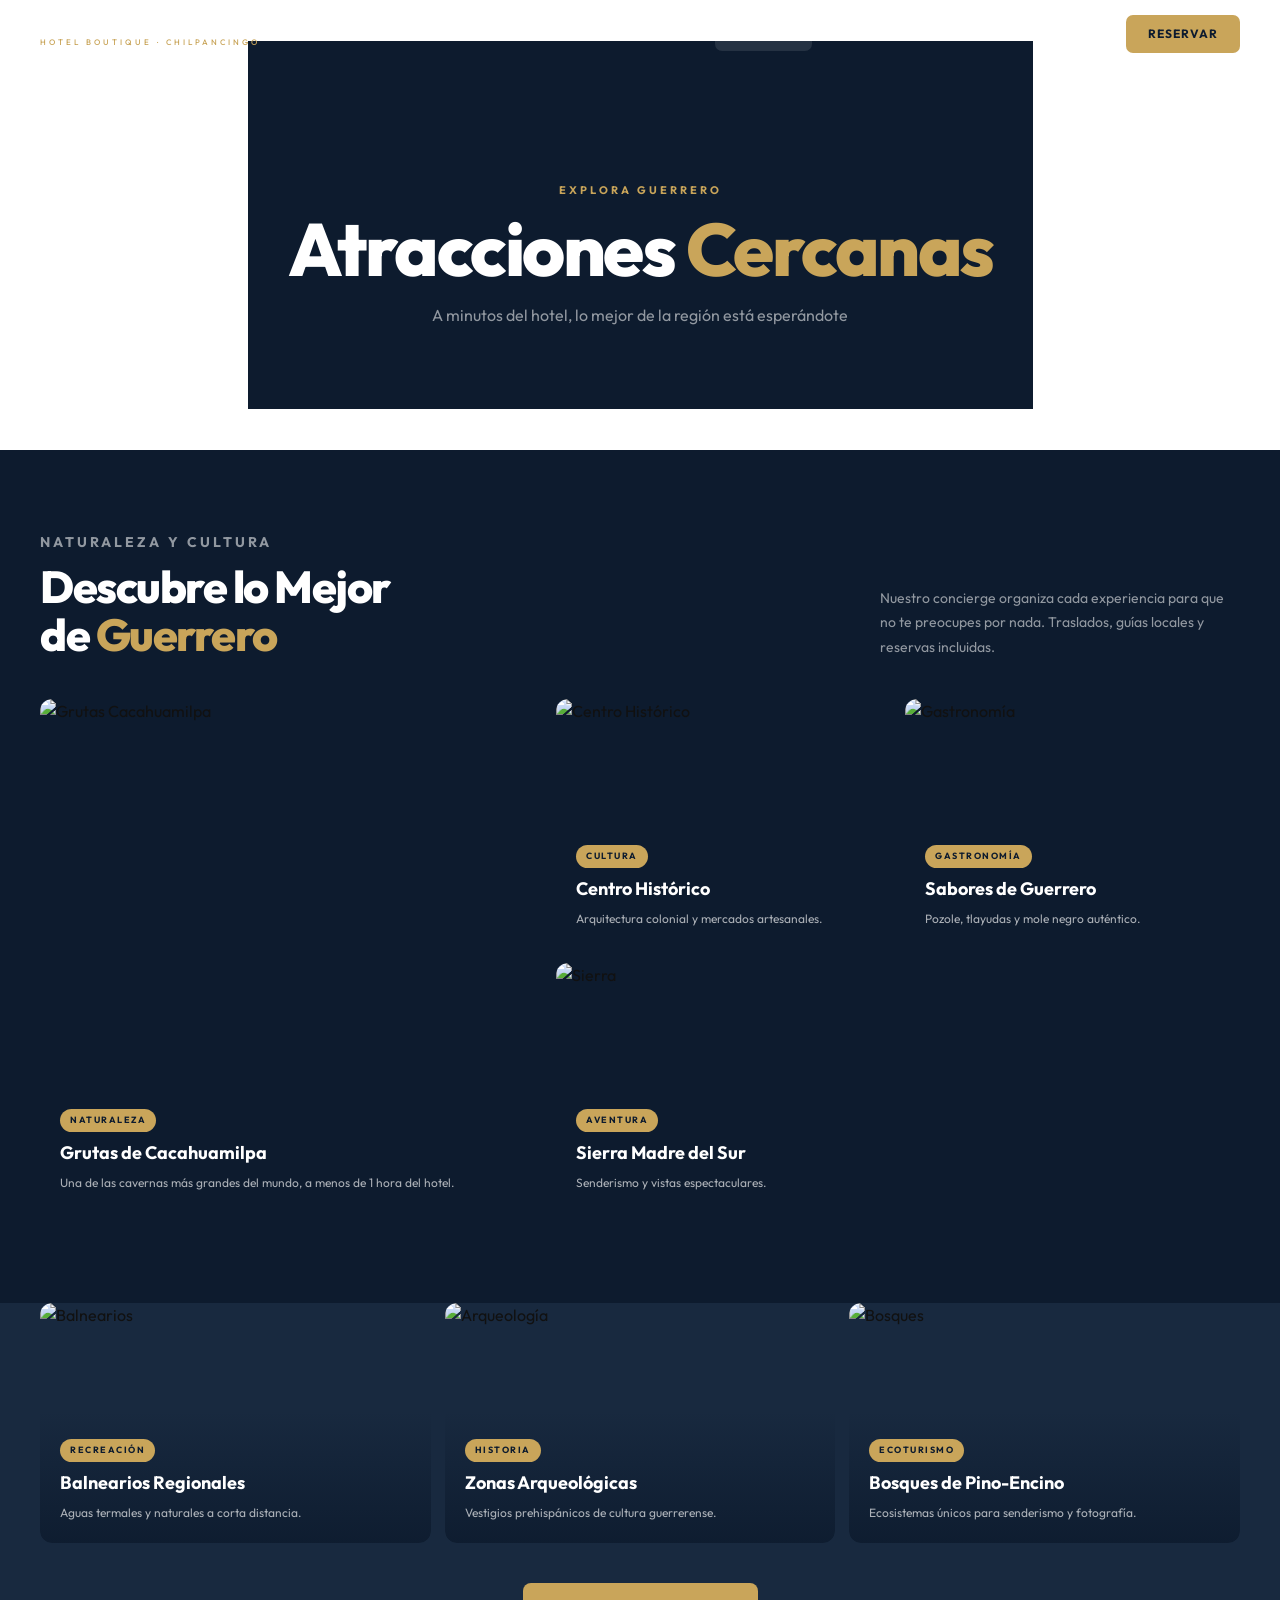
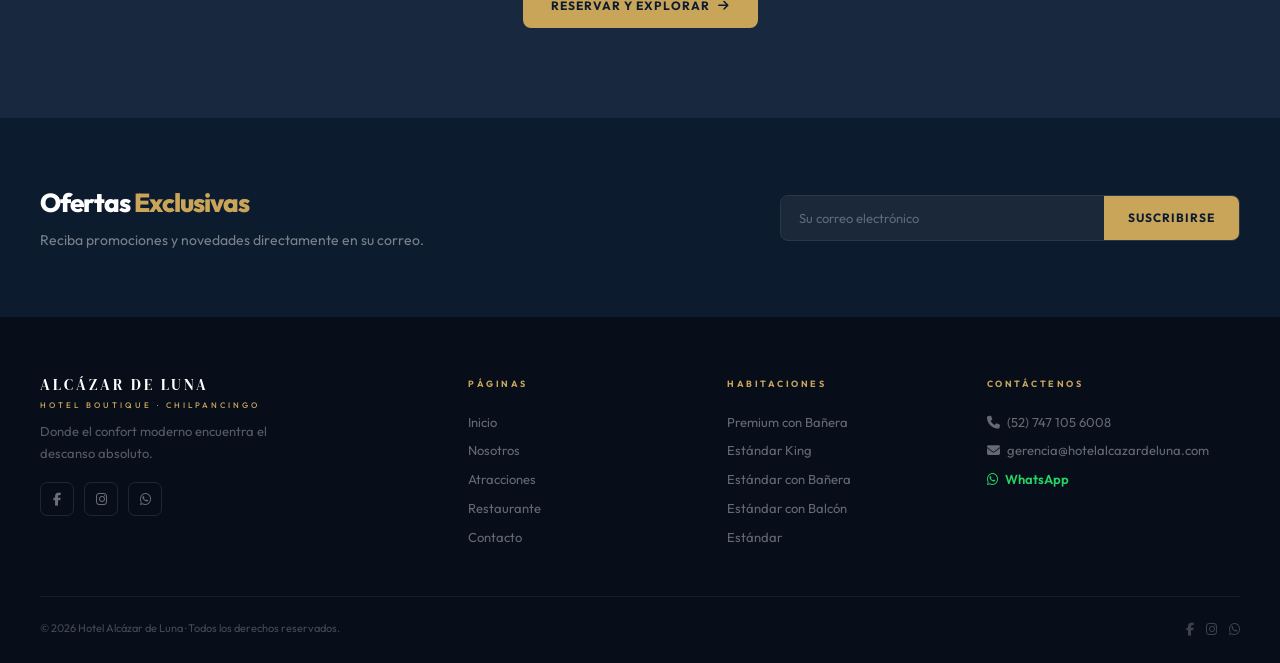
==== commit 42c52254: "Update all pages with real hotel data and 5 actual room names - Footer on all 5 pages: replace place" ====
--- a/atracciones.html
+++ b/atracciones.html
@@ -106,7 +106,7 @@
     <div class="ft-grid">
       <div><p class="brand-h">ALCÁZAR DE LUNA</p><p class="brand-s" style="margin-top:4px;">HOTEL BOUTIQUE · CHILPANCINGO</p><p class="ft-tagline">Donde el confort moderno encuentra el descanso absoluto.</p><div class="ft-social"><a href="https://www.facebook.com/share/15QbD2xYaE/?mibextid=wwXIfr" target="_blank"><i class="fa-brands fa-facebook-f"></i></a><a href="#"><i class="fa-brands fa-instagram"></i></a><a href="https://wa.me/527471056008"><i class="fa-brands fa-whatsapp"></i></a></div></div>
       <div class="ft-col"><h4>Páginas</h4><a href="index.html">Inicio</a><a href="nosotros.html">Nosotros</a><a href="atracciones.html">Atracciones</a><a href="restaurante.html">Restaurante</a><a href="contacto.html">Contacto</a></div>
-      <div class="ft-col"><h4>Habitaciones</h4><a href="contacto.html">Estándar con Balcón</a><a href="contacto.html">Estándar King</a><a href="contacto.html">Suite Premium</a><a href="contacto.html">Suite Luna</a></div>
+      <div class="ft-col"><h4>Habitaciones</h4><a href="contacto.html">Premium con Bañera</a><a href="contacto.html">Estándar King</a><a href="contacto.html">Estándar con Bañera</a><a href="contacto.html">Estándar con Balcón</a><a href="contacto.html">Estándar</a></div>
       <div class="ft-col"><h4>Contáctenos</h4><a href="tel:+527471056008"><i class="fa-solid fa-phone"></i> (52) 747 105 6008</a><a href="mailto:gerencia@hotelalcazardeluna.com"><i class="fa-solid fa-envelope"></i> gerencia@hotelalcazardeluna.com</a><a href="https://wa.me/527471056008" style="color:#25d366;font-weight:600;"><i class="fa-brands fa-whatsapp"></i> WhatsApp</a></div>
     </div>
     <div class="ft-bottom"><span>© <span id="yr"></span> Hotel Alcázar de Luna · Todos los derechos reservados.</span><div class="ft-soc2"><a href="#"><i class="fa-brands fa-facebook-f"></i></a><a href="#"><i class="fa-brands fa-instagram"></i></a><a href="https://wa.me/527471056008"><i class="fa-brands fa-whatsapp"></i></a></div></div>
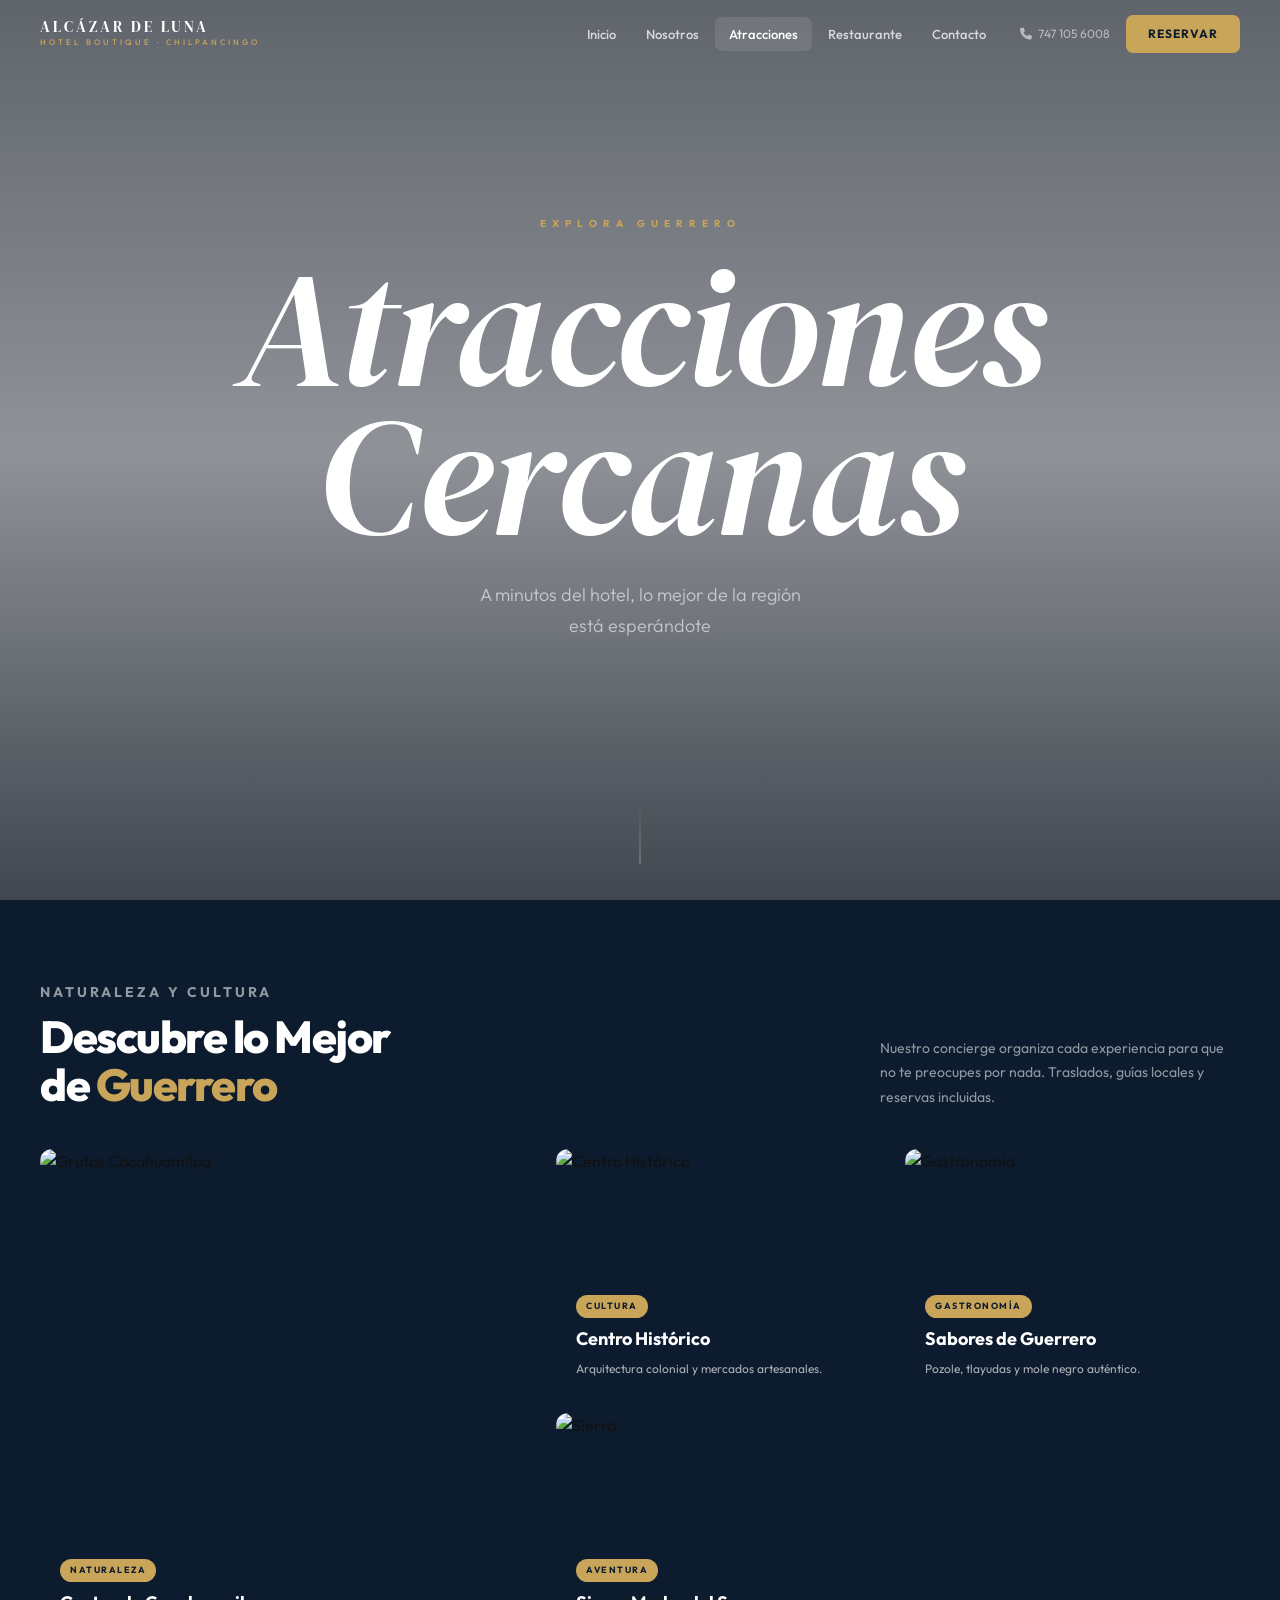
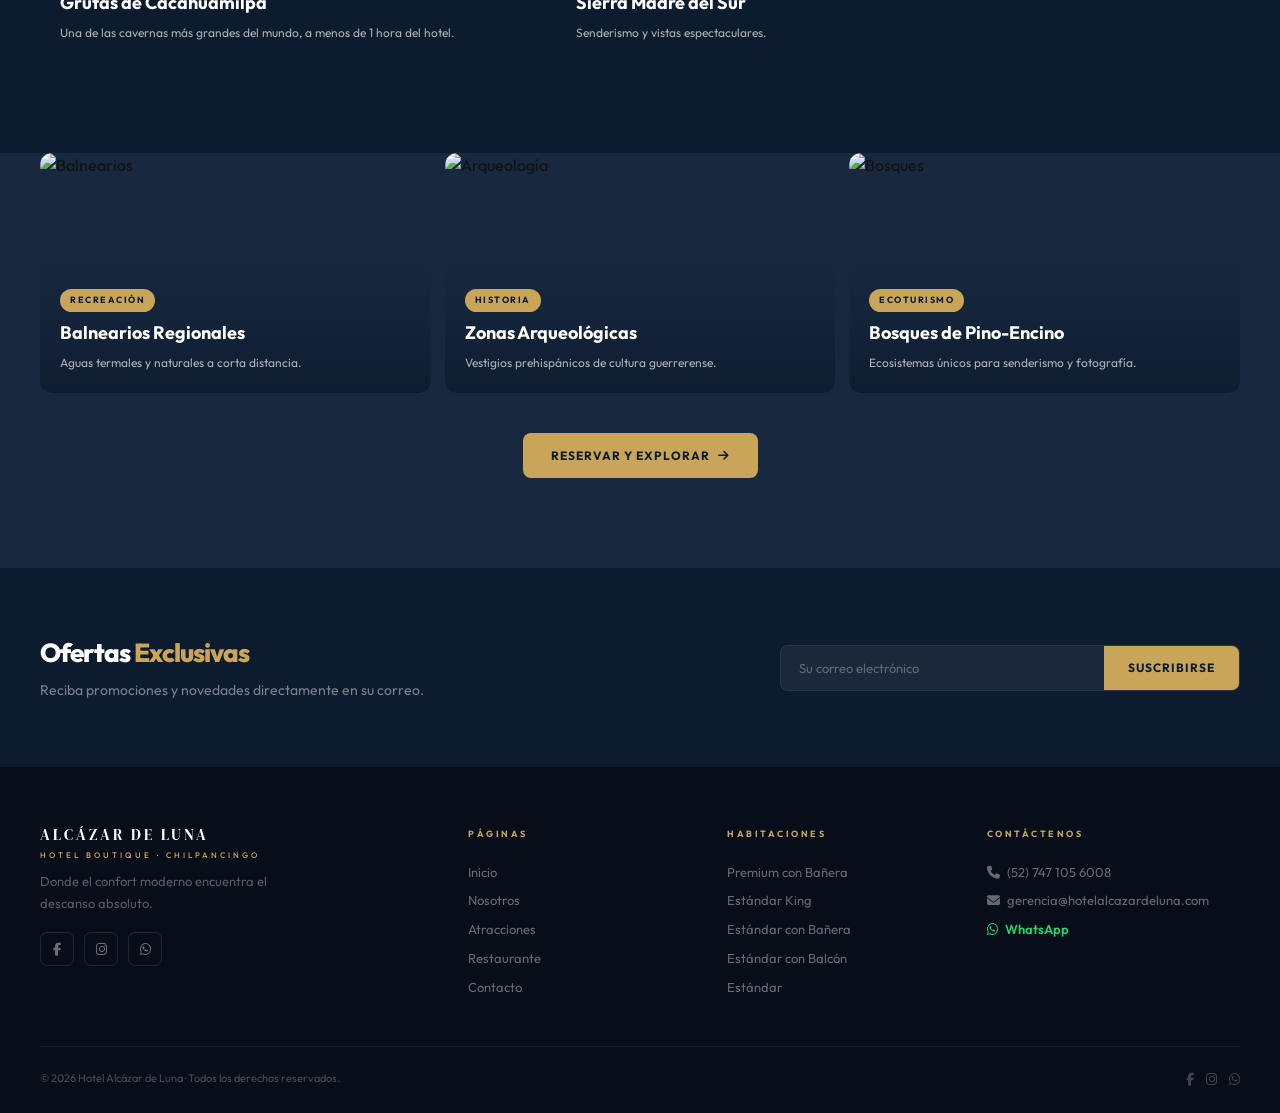
==== commit ed306bd5: "Apply Naolí editorial hero style to all inner pages Replace plain .page-hero on nosotros, atraccione" ====
--- a/atracciones.html
+++ b/atracciones.html
@@ -34,12 +34,14 @@
   </div>
 </header>
 
-<section class="page-hero">
-  <div class="ph-body">
-    <p class="eyebrow">EXPLORA GUERRERO</p>
-    <h1>Atracciones <em>Cercanas</em></h1>
-    <p class="ph-sub">A minutos del hotel, lo mejor de la región está esperándote</p>
+<section class="naoli-hero">
+  <div class="naoli-hero-bg hero-atracciones"></div>
+  <div class="naoli-hero-body">
+    <p class="naoli-eyebrow">EXPLORA GUERRERO</p>
+    <h1 class="naoli-h1"><em>Atracciones</em><br/>Cercanas</h1>
+    <p class="naoli-tagline">A minutos del hotel, lo mejor de la región<br/>está esperándote</p>
   </div>
+  <div class="naoli-scroll-hint"><span></span></div>
 </section>
 
 <section class="atr-sec" style="padding-top:80px">
--- a/index.css
+++ b/index.css
@@ -316,8 +316,109 @@
 .ft-soc2 a{color:rgba(255,255,255,.22);font-size:13px;transition:color .2s}
 .ft-soc2 a:hover{color:var(--gold)}
 
+/* ═══════════ RESTAURANTE NAOLÍ — EDITORIAL ═══════════ */
+
+/* Hero */
+.naoli-hero{position:relative;height:100vh;min-height:600px;display:flex;align-items:center;justify-content:center;overflow:hidden}
+.naoli-hero-bg{position:absolute;inset:0;background:url('https://images.unsplash.com/photo-1414235077428-338989a2e8c0?w=1900&q=90&fit=crop') center/cover no-repeat;transform:scale(1.04);transition:transform 6s ease}
+.naoli-hero-bg::after{content:'';position:absolute;inset:0;background:linear-gradient(to bottom,rgba(7,14,26,.65) 0%,rgba(7,14,26,.45) 50%,rgba(7,14,26,.78) 100%)}
+.naoli-hero:hover .naoli-hero-bg{transform:scale(1)}
+.hero-nosotros{background-image:url('https://images.unsplash.com/photo-1571003123894-1f0594d2b5d9?w=1900&q=90&fit=crop')}
+.hero-atracciones{background-image:url('https://images.unsplash.com/photo-1555881400-74d7acaacd8b?w=1900&q=90&fit=crop')}
+.hero-contacto{background-image:url('https://images.unsplash.com/photo-1566073771259-6a8506099945?w=1900&q=90&fit=crop')}
+.naoli-hero-body{position:relative;z-index:2;text-align:center;padding:0 24px;display:flex;flex-direction:column;align-items:center}
+.naoli-eyebrow{font-size:10px;font-weight:700;letter-spacing:6px;text-transform:uppercase;color:var(--gold);margin-bottom:20px}
+.naoli-h1{font-family:var(--serif);font-size:clamp(80px,13vw,180px);font-weight:400;font-style:italic;color:var(--white);line-height:.9;letter-spacing:-2px;margin-bottom:28px}
+.naoli-tagline{font-size:clamp(14px,1.6vw,18px);color:rgba(255,255,255,.6);line-height:1.7;margin-bottom:44px;font-weight:300}
+.naoli-cta-link{display:inline-flex;align-items:center;gap:10px;font-size:11px;font-weight:700;letter-spacing:3px;text-transform:uppercase;color:var(--white);border-bottom:1px solid rgba(255,255,255,.3);padding-bottom:4px;transition:color .2s,border-color .2s}
+.naoli-cta-link:hover{color:var(--gold);border-color:var(--gold)}
+.naoli-scroll-hint{position:absolute;bottom:36px;left:50%;transform:translateX(-50%);z-index:2}
+.naoli-scroll-hint span{display:block;width:1px;height:60px;background:linear-gradient(to bottom,transparent,rgba(255,255,255,.4));margin:0 auto;animation:scrollLine 2s ease-in-out infinite}
+@keyframes scrollLine{0%,100%{opacity:0;transform:scaleY(.5) translateY(-10px)}50%{opacity:1;transform:scaleY(1) translateY(0)}}
+
+/* Intro editorial */
+.naoli-intro{background:var(--white);padding:100px 40px;text-align:center}
+.naoli-intro-inner{max-width:760px;margin:0 auto}
+.naoli-label{font-size:10px;font-weight:700;letter-spacing:4px;text-transform:uppercase;color:var(--gold);margin-bottom:22px;display:block}
+.naoli-intro-h2{font-family:var(--serif);font-size:clamp(40px,5.5vw,72px);font-weight:400;color:var(--text);line-height:1.1;margin-bottom:24px}
+.naoli-intro-h2 em{font-style:italic;color:var(--gold)}
+.naoli-intro-p{font-size:16px;color:var(--gray);line-height:1.85;max-width:560px;margin:0 auto}
+.naoli-intro-p strong{color:var(--text);font-weight:600}
+.naoli-divider{width:1px;height:60px;background:var(--border);margin:40px auto}
+.naoli-features-row{display:flex;justify-content:center;gap:40px;flex-wrap:wrap}
+.naoli-feat{display:flex;flex-direction:column;align-items:center;gap:10px;font-size:11px;font-weight:600;letter-spacing:1.5px;text-transform:uppercase;color:var(--gray)}
+.naoli-feat i{font-size:22px;color:var(--gold)}
+
+/* Split section */
+.naoli-split{display:grid;grid-template-columns:55% 45%;min-height:600px}
+.naoli-split-img{overflow:hidden}
+.naoli-split-img img{width:100%;height:100%;object-fit:cover;display:block;transition:transform 6s ease}
+.naoli-split-img:hover img{transform:scale(1.04)}
+.naoli-split-text{background:var(--off);display:flex;flex-direction:column;justify-content:center;padding:80px 64px}
+.naoli-split-text h2{font-family:var(--serif);font-size:clamp(36px,4vw,60px);font-weight:400;color:var(--text);line-height:1.1;margin:12px 0 24px}
+.naoli-split-text h2 em{font-style:italic;color:var(--gold)}
+.naoli-split-text>p{font-size:15px;color:var(--gray);line-height:1.85;margin-bottom:40px}
+.naoli-occasions{display:flex;flex-direction:column;gap:0;border-top:1px solid var(--border)}
+.naoli-occ{display:flex;align-items:center;gap:16px;padding:18px 0;border-bottom:1px solid var(--border);color:var(--text);transition:color .2s}
+.naoli-occ:hover{color:var(--gold)}
+.naoli-occ:hover i{transform:translateX(4px)}
+.naoli-occ-n{font-size:11px;font-weight:700;color:var(--gold);font-family:var(--serif);font-style:italic;width:24px;flex-shrink:0}
+.naoli-occ-l{font-size:14px;font-weight:600;flex:1}
+.naoli-occ i{font-size:12px;color:var(--gray);transition:transform .2s}
+
+/* Full-bleed reveal */
+.naoli-reveal{position:relative;height:70vh;min-height:400px;overflow:hidden}
+.naoli-reveal img{width:100%;height:100%;object-fit:cover;display:block;filter:brightness(.55)}
+.naoli-reveal-overlay{position:absolute;inset:0;display:flex;align-items:center;justify-content:center;text-align:center;padding:40px}
+.naoli-reveal-overlay blockquote{font-family:var(--serif);font-style:italic;font-size:clamp(24px,3.5vw,48px);color:var(--white);line-height:1.35;max-width:800px;border-left:none;opacity:.92}
+
+/* Menú editorial */
+.naoli-menu-sec{background:var(--white);padding:100px 40px}
+.naoli-menu-inner{max-width:1100px;margin:0 auto}
+.naoli-menu-header{display:flex;align-items:flex-end;justify-content:space-between;gap:40px;margin-bottom:60px;flex-wrap:wrap;padding-bottom:40px;border-bottom:1px solid var(--border)}
+.naoli-menu-header h2{font-family:var(--serif);font-size:clamp(38px,5vw,64px);font-weight:400;color:var(--text);line-height:1.05;margin-top:10px}
+.naoli-menu-header h2 em{font-style:italic;color:var(--gold)}
+.naoli-menu-note{font-size:13px;color:var(--gray);line-height:1.75;max-width:280px;text-align:right}
+.naoli-menu-grid{display:grid;grid-template-columns:1fr 1fr;gap:0 80px}
+.naoli-category{padding:0}
+.naoli-cat-label{font-size:10px;font-weight:700;letter-spacing:4px;text-transform:uppercase;color:var(--gray);margin-bottom:28px;display:block}
+.naoli-dish{display:flex;align-items:flex-start;justify-content:space-between;gap:20px;padding:22px 0;border-bottom:1px solid var(--border)}
+.naoli-dish:last-child{border-bottom:none}
+.naoli-dish-info h4{font-size:16px;font-weight:700;color:var(--text);margin-bottom:5px}
+.naoli-dish-info p{font-size:13px;color:var(--gray);line-height:1.6;margin:0}
+.naoli-price{font-family:var(--serif);font-style:italic;font-size:22px;color:var(--gold);flex-shrink:0;margin-top:2px}
+.naoli-menu-cta{display:flex;align-items:center;gap:28px;margin-top:60px;padding-top:40px;border-top:1px solid var(--border)}
+.naoli-res-link{font-size:13px;font-weight:700;letter-spacing:1px;text-transform:uppercase;color:var(--navy);display:flex;align-items:center;gap:8px;border-bottom:1.5px solid var(--navy);padding-bottom:2px;transition:color .2s,border-color .2s}
+.naoli-res-link:hover{color:var(--gold);border-color:var(--gold)}
+
+/* Galería */
+.naoli-gallery{display:grid;grid-template-columns:repeat(4,1fr);grid-template-rows:260px 260px;gap:6px}
+.naoli-gal-img{position:relative;overflow:hidden}
+.naoli-gal-img img{width:100%;height:100%;object-fit:cover;display:block;transition:transform .6s ease;filter:brightness(.85)}
+.naoli-gal-img:hover img{transform:scale(1.06);filter:brightness(1)}
+.naoli-gal-tall{grid-row:span 2}
+.naoli-gal-label{position:absolute;bottom:16px;left:16px;font-size:10px;font-weight:700;letter-spacing:3px;text-transform:uppercase;color:rgba(255,255,255,.7);background:rgba(7,14,26,.45);backdrop-filter:blur(4px);padding:5px 12px;border-radius:100px;transition:color .2s}
+.naoli-gal-img:hover .naoli-gal-label{color:var(--white)}
+
+/* CTA reserva */
+.naoli-reserve{background:var(--navy);padding:100px 40px;text-align:center}
+.naoli-reserve-inner{max-width:700px;margin:0 auto}
+.naoli-reserve h2{font-family:var(--serif);font-size:clamp(36px,5vw,62px);font-weight:400;color:var(--white);line-height:1.1;margin:14px 0 20px}
+.naoli-reserve h2 em{font-style:italic;color:var(--gold)}
+.naoli-reserve>div>p{font-size:15px;color:rgba(255,255,255,.5);line-height:1.75;margin-bottom:40px}
+.naoli-reserve-btns{display:flex;justify-content:center;gap:16px;flex-wrap:wrap}
+
 /* ═══════════ RESPONSIVE ═══════════ */
 @media(max-width:1024px){
+  .naoli-split{grid-template-columns:1fr}
+  .naoli-split-img{height:420px}
+  .naoli-split-text{padding:60px 40px}
+  .naoli-menu-grid{grid-template-columns:1fr;gap:0}
+  .naoli-category:first-child{border-bottom:40px solid transparent}
+  .naoli-gallery{grid-template-columns:1fr 1fr;grid-template-rows:220px 220px 220px}
+  .naoli-gal-tall{grid-row:span 1}
+  .naoli-menu-header{flex-direction:column;align-items:flex-start}
+  .naoli-menu-note{text-align:left;max-width:100%}
   .rooms-grid{grid-template-columns:1fr 1fr}
   .whyus-wrap,.nos-grid,.rst-wrap,.cto-wrap{grid-template-columns:1fr}
   .nos-sm-img,.nos-stat-badge{display:none}
@@ -328,6 +429,11 @@
   .ft-grid{grid-template-columns:1fr 1fr}
 }
 @media(max-width:768px){
+  .naoli-h1{font-size:72px}
+  .naoli-features-row{gap:24px}
+  .naoli-gallery{grid-template-columns:1fr 1fr;grid-template-rows:180px 180px 180px}
+  .naoli-reserve-btns{flex-direction:column;align-items:center}
+  .naoli-split-text{padding:48px 24px}
   .nav-links,.hdr-phone,.btn-hdr{display:none}
   .burger{display:flex}
   .hero h1{font-size:52px;letter-spacing:-2px}
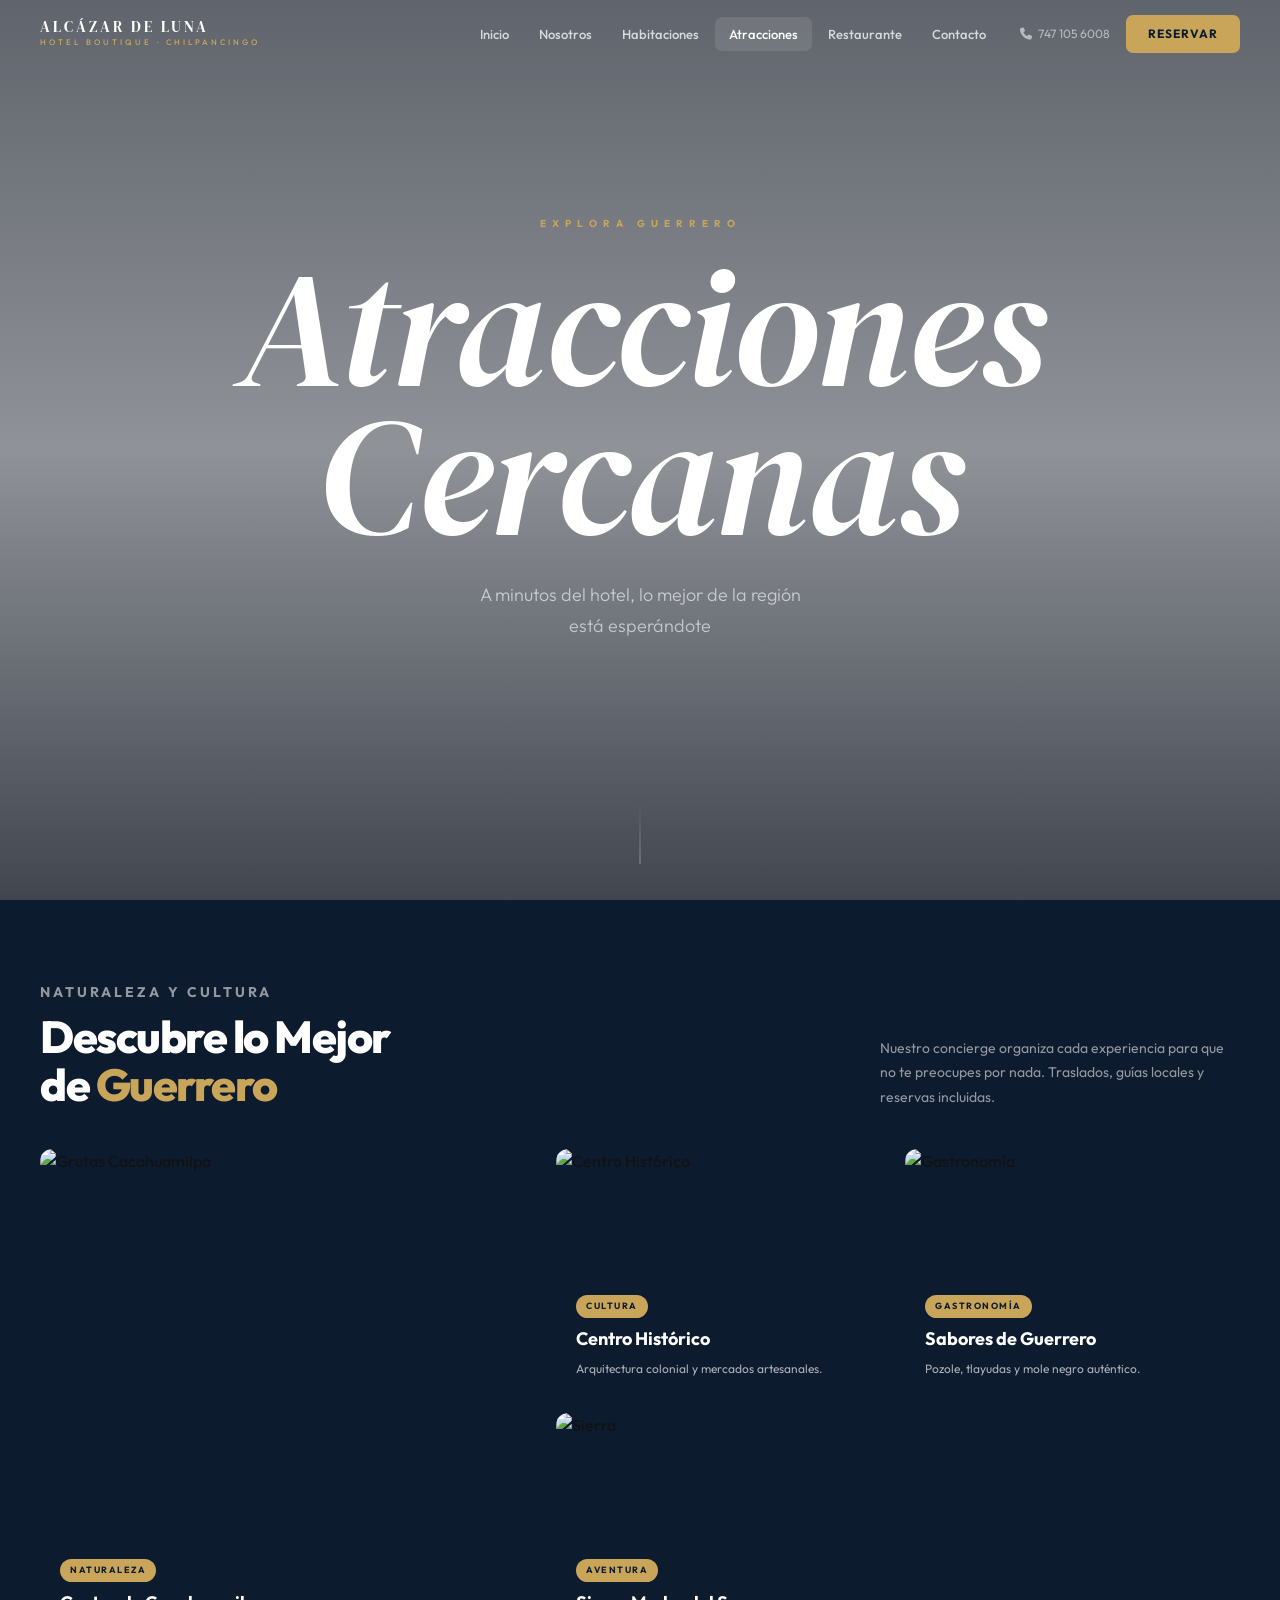
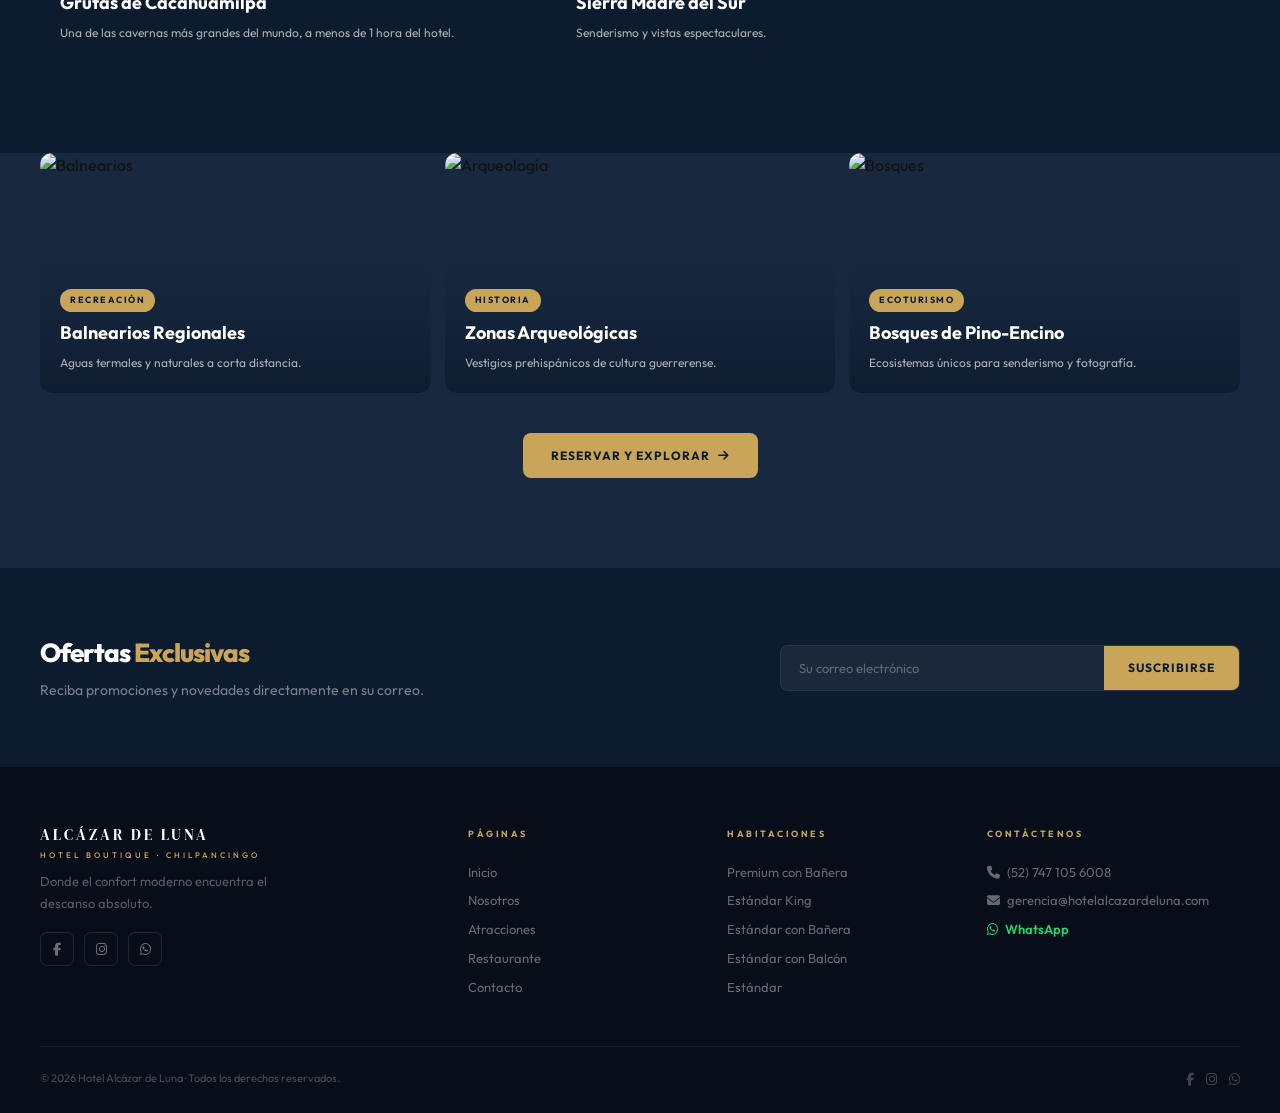
==== commit 89daf73d: "Add Habitaciones page and update nav across all pages - New habitaciones.html: editorial hero + intr" ====
--- a/atracciones.html
+++ b/atracciones.html
@@ -16,11 +16,12 @@
   <div class="hdr">
     <a href="index.html" class="brand"><span class="brand-h">ALCÁZAR DE LUNA</span><span class="brand-s">HOTEL BOUTIQUE · CHILPANCINGO</span></a>
     <nav class="nav-links">
-      <a href="index.html"       class="nl">Inicio</a>
-      <a href="nosotros.html"    class="nl">Nosotros</a>
-      <a href="atracciones.html" class="nl active">Atracciones</a>
-      <a href="restaurante.html" class="nl">Restaurante</a>
-      <a href="contacto.html"    class="nl">Contacto</a>
+      <a href="index.html"         class="nl">Inicio</a>
+      <a href="nosotros.html"      class="nl">Nosotros</a>
+      <a href="habitaciones.html"  class="nl">Habitaciones</a>
+      <a href="atracciones.html"   class="nl active">Atracciones</a>
+      <a href="restaurante.html"   class="nl">Restaurante</a>
+      <a href="contacto.html"      class="nl">Contacto</a>
     </nav>
     <a href="tel:+527471056008" class="hdr-phone"><i class="fa-solid fa-phone"></i> 747 105 6008</a>
     <a href="contacto.html" class="btn-hdr">Reservar</a>
@@ -28,8 +29,8 @@
   </div>
   <div class="mob-nav" id="mobNav">
     <a href="index.html" class="ml">Inicio</a><a href="nosotros.html" class="ml">Nosotros</a>
-    <a href="atracciones.html" class="ml">Atracciones</a><a href="restaurante.html" class="ml">Restaurante</a>
-    <a href="contacto.html" class="ml">Contacto</a>
+    <a href="habitaciones.html" class="ml">Habitaciones</a><a href="atracciones.html" class="ml">Atracciones</a>
+    <a href="restaurante.html" class="ml">Restaurante</a><a href="contacto.html" class="ml">Contacto</a>
     <div class="mob-cta"><a href="contacto.html" class="btn-gold" style="display:block;text-align:center;margin-top:4px;">Reservar Ahora</a></div>
   </div>
 </header>
--- a/index.css
+++ b/index.css
@@ -71,21 +71,24 @@
 .hero-btns{display:flex;justify-content:center;gap:12px;margin-bottom:72px;flex-wrap:wrap}
 
 /* Booking bar */
-.bbar-wrap{position:relative;z-index:2;padding-bottom:0}
-.bbar{background:var(--white);border-radius:var(--r);box-shadow:var(--sh2);display:flex;align-items:stretch;max-width:860px;margin:0 auto;transform:translateY(50%)}
+.bbar-outer{position:relative;z-index:10;max-width:1280px;margin:-36px auto 0;padding:0 40px}
+.bbar{background:var(--white);border-radius:var(--r);box-shadow:var(--sh2);display:flex;align-items:stretch;width:100%}
 .bf{flex:1;min-width:0;padding:16px 20px;border-right:1px solid var(--border);cursor:pointer;transition:background .18s;position:relative}
 .bf:first-child{border-radius:var(--r) 0 0 var(--r)}
 .bf:hover{background:var(--off)}
 .bf-label{font-size:9px;font-weight:700;letter-spacing:2px;text-transform:uppercase;color:var(--gray);display:flex;align-items:center;gap:5px;margin-bottom:5px}
 .bf-label i{color:var(--gold);font-size:10px}
 .bf-val{font-size:15px;font-weight:700;color:var(--text);white-space:nowrap;overflow:hidden;text-overflow:ellipsis}
-.bf input,.bf select{position:absolute;inset:0;opacity:0;cursor:pointer;width:100%;height:100%;border:none;font-size:1px}
+.bf input[type="date"]{position:static;opacity:1;cursor:pointer;width:100%;border:none;outline:none;background:none;font-family:var(--sans);font-size:15px;font-weight:700;color:var(--text);padding:0;margin-top:2px}
+.bf input[type="date"]::-webkit-calendar-picker-indicator{opacity:.5;cursor:pointer;filter:invert(0)}
+.bf-val{display:none}
+.bf-select{appearance:none;background:none;border:none;outline:none;font-family:var(--sans);font-size:15px;font-weight:700;color:var(--text);cursor:pointer;width:100%;padding:0;margin-top:2px}
 .bbar-btn{background:var(--gold);color:var(--navy);border:none;padding:0 32px;font-family:var(--sans);font-size:12px;font-weight:800;letter-spacing:1.5px;text-transform:uppercase;cursor:pointer;border-radius:0 var(--r) var(--r) 0;display:flex;align-items:center;gap:10px;white-space:nowrap;transition:background .2s;flex-shrink:0}
 .bbar-btn:hover{background:var(--gold2)}
 .bbar-btn i{font-size:14px}
 
 /* ═══════════ SERVICES STRIP ═══════════ */
-.svc-strip{background:var(--navy);display:flex;justify-content:center;flex-wrap:wrap;gap:0;padding:0 40px}
+.svc-strip{background:var(--navy);display:flex;justify-content:center;flex-wrap:wrap;gap:0;padding:0 40px;margin-top:56px}
 .svc-item{display:flex;align-items:center;gap:10px;padding:22px 32px;border-right:1px solid rgba(255,255,255,.07);font-size:12px;font-weight:600;letter-spacing:.3px;color:rgba(255,255,255,.6);text-transform:uppercase;transition:color .2s;cursor:default}
 .svc-item:last-child{border-right:none}
 .svc-item:hover{color:var(--gold)}
@@ -316,6 +319,62 @@
 .ft-soc2 a{color:rgba(255,255,255,.22);font-size:13px;transition:color .2s}
 .ft-soc2 a:hover{color:var(--gold)}
 
+/* ═══════════ HABITACIONES PAGE ═══════════ */
+.hab-intro{background:var(--white);padding:80px 40px 60px;text-align:center}
+.hab-intro-inner{max-width:760px;margin:0 auto}
+.hab-intro h2{font-family:var(--serif);font-size:clamp(36px,5vw,58px);font-weight:400;color:var(--text);line-height:1.1;margin:12px 0 20px}
+.hab-intro h2 em{font-style:italic;color:var(--gold)}
+.hab-intro>div>p{font-size:16px;color:var(--gray);line-height:1.8;max-width:560px;margin:0 auto 36px}
+.hab-amenities{display:flex;justify-content:center;gap:28px;flex-wrap:wrap}
+.hab-am{display:flex;align-items:center;gap:9px;font-size:12px;font-weight:600;letter-spacing:.5px;text-transform:uppercase;color:var(--gray)}
+.hab-am i{color:var(--gold);font-size:16px}
+
+.hab-sec{background:var(--off);padding:20px 0 80px}
+.hab-inner{max-width:1280px;margin:0 auto;padding:0 40px;display:flex;flex-direction:column;gap:6px}
+
+.hab-card{display:grid;grid-template-columns:1fr 1fr;min-height:520px;background:var(--white);overflow:hidden;border-radius:var(--r);box-shadow:var(--sh)}
+.hab-card-rev{direction:rtl}
+.hab-card-rev>*{direction:ltr}
+
+.hab-imgs{position:relative;overflow:hidden;display:flex;flex-direction:column;gap:4px}
+.hab-main-img{flex:1;width:100%;height:100%;object-fit:cover;min-height:340px;transition:transform .6s ease}
+.hab-card:hover .hab-main-img{transform:scale(1.04)}
+.hab-thumbs{display:grid;grid-template-columns:1fr 1fr;gap:4px;height:130px;flex-shrink:0}
+.hab-thumbs img{width:100%;height:100%;object-fit:cover;transition:transform .5s}
+.hab-thumbs img:hover{transform:scale(1.06)}
+
+.hab-info{padding:48px 52px;display:flex;flex-direction:column;justify-content:center;gap:0}
+.hab-badge{display:inline-block;background:var(--navy);color:var(--gold);font-size:9px;font-weight:700;letter-spacing:2px;text-transform:uppercase;padding:5px 14px;border-radius:100px;margin-bottom:14px;align-self:flex-start}
+.hab-badge-pop{background:var(--gold);color:var(--navy)}
+.hab-info h2{font-family:var(--serif);font-size:clamp(28px,3vw,42px);font-weight:400;color:var(--text);line-height:1.15;margin-bottom:16px}
+.hab-info h2 em{font-style:italic;color:var(--gold)}
+.hab-info>p{font-size:14px;color:var(--gray);line-height:1.85;margin-bottom:24px}
+
+.hab-specs-grid{display:grid;grid-template-columns:repeat(3,1fr);gap:10px;margin-bottom:28px}
+.hab-spec{display:flex;align-items:center;gap:8px;font-size:13px;font-weight:600;color:var(--text);background:var(--off);padding:10px 12px;border-radius:8px}
+.hab-spec i{color:var(--gold);font-size:13px;width:14px;text-align:center}
+
+.hab-footer{display:flex;align-items:center;justify-content:space-between;gap:16px;padding-top:20px;border-top:1px solid var(--border);flex-wrap:wrap}
+.hab-price span{font-size:9px;font-weight:700;letter-spacing:1.5px;text-transform:uppercase;color:var(--gray);display:block}
+.hab-price strong{font-family:var(--sans);font-size:24px;font-weight:800;color:var(--navy);letter-spacing:-0.5px}
+.hab-price strong small{font-size:12px;font-weight:500;color:var(--gray)}
+.hab-btns{display:flex;gap:10px;flex-wrap:wrap}
+
+@media(max-width:1024px){
+  .hab-card{grid-template-columns:1fr;min-height:auto}
+  .hab-card-rev{direction:ltr}
+  .hab-main-img{min-height:260px}
+  .hab-thumbs{height:100px}
+  .hab-info{padding:36px 32px}
+}
+@media(max-width:560px){
+  .hab-info{padding:28px 20px}
+  .hab-specs-grid{grid-template-columns:1fr 1fr}
+  .hab-amenities{gap:16px}
+  .hab-sec .hab-inner{padding:0 16px}
+  .hab-intro{padding:60px 20px 40px}
+}
+
 /* ═══════════ RESTAURANTE NAOLÍ — EDITORIAL ═══════════ */
 
 /* Hero */
@@ -323,6 +382,7 @@
 .naoli-hero-bg{position:absolute;inset:0;background:url('https://images.unsplash.com/photo-1414235077428-338989a2e8c0?w=1900&q=90&fit=crop') center/cover no-repeat;transform:scale(1.04);transition:transform 6s ease}
 .naoli-hero-bg::after{content:'';position:absolute;inset:0;background:linear-gradient(to bottom,rgba(7,14,26,.65) 0%,rgba(7,14,26,.45) 50%,rgba(7,14,26,.78) 100%)}
 .naoli-hero:hover .naoli-hero-bg{transform:scale(1)}
+.hero-habitaciones{background-image:url('https://images.unsplash.com/photo-1631049307264-da0ec9d70304?w=1900&q=90&fit=crop')}
 .hero-nosotros{background-image:url('https://images.unsplash.com/photo-1571003123894-1f0594d2b5d9?w=1900&q=90&fit=crop')}
 .hero-atracciones{background-image:url('https://images.unsplash.com/photo-1555881400-74d7acaacd8b?w=1900&q=90&fit=crop')}
 .hero-contacto{background-image:url('https://images.unsplash.com/photo-1566073771259-6a8506099945?w=1900&q=90&fit=crop')}
@@ -437,10 +497,12 @@
   .nav-links,.hdr-phone,.btn-hdr{display:none}
   .burger{display:flex}
   .hero h1{font-size:52px;letter-spacing:-2px}
-  .bbar{flex-direction:column;max-width:100%}
+  .bbar-outer{margin:-24px auto 0;padding:0 20px}
+  .bbar{flex-direction:column}
   .bf{border-right:none;border-bottom:1px solid var(--border)}
   .bf:first-child{border-radius:var(--r) var(--r) 0 0}
   .bbar-btn{border-radius:0 0 var(--r) var(--r);padding:18px;justify-content:center}
+  .svc-strip{margin-top:24px}
   .svc-strip{flex-wrap:wrap}
   .svc-item{border-right:none;flex:1 1 45%}
   .rooms-grid{grid-template-columns:1fr}
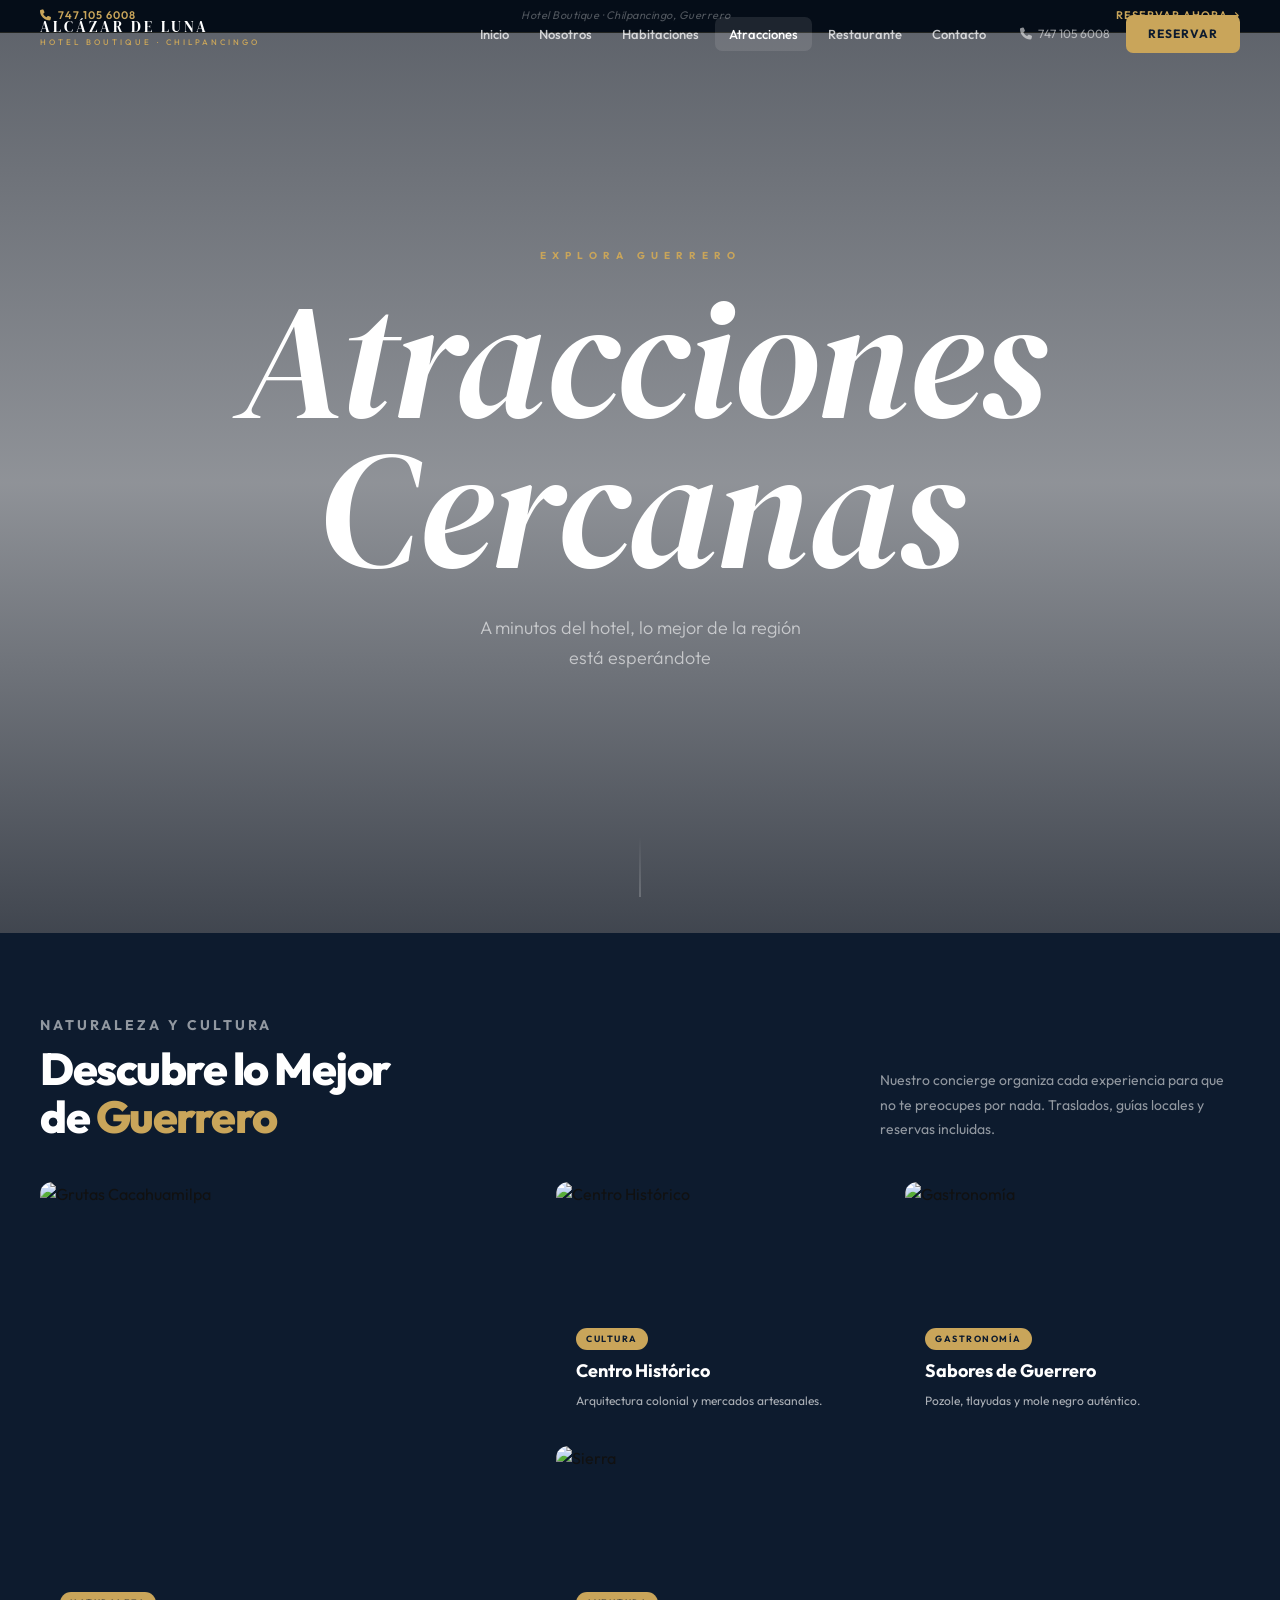
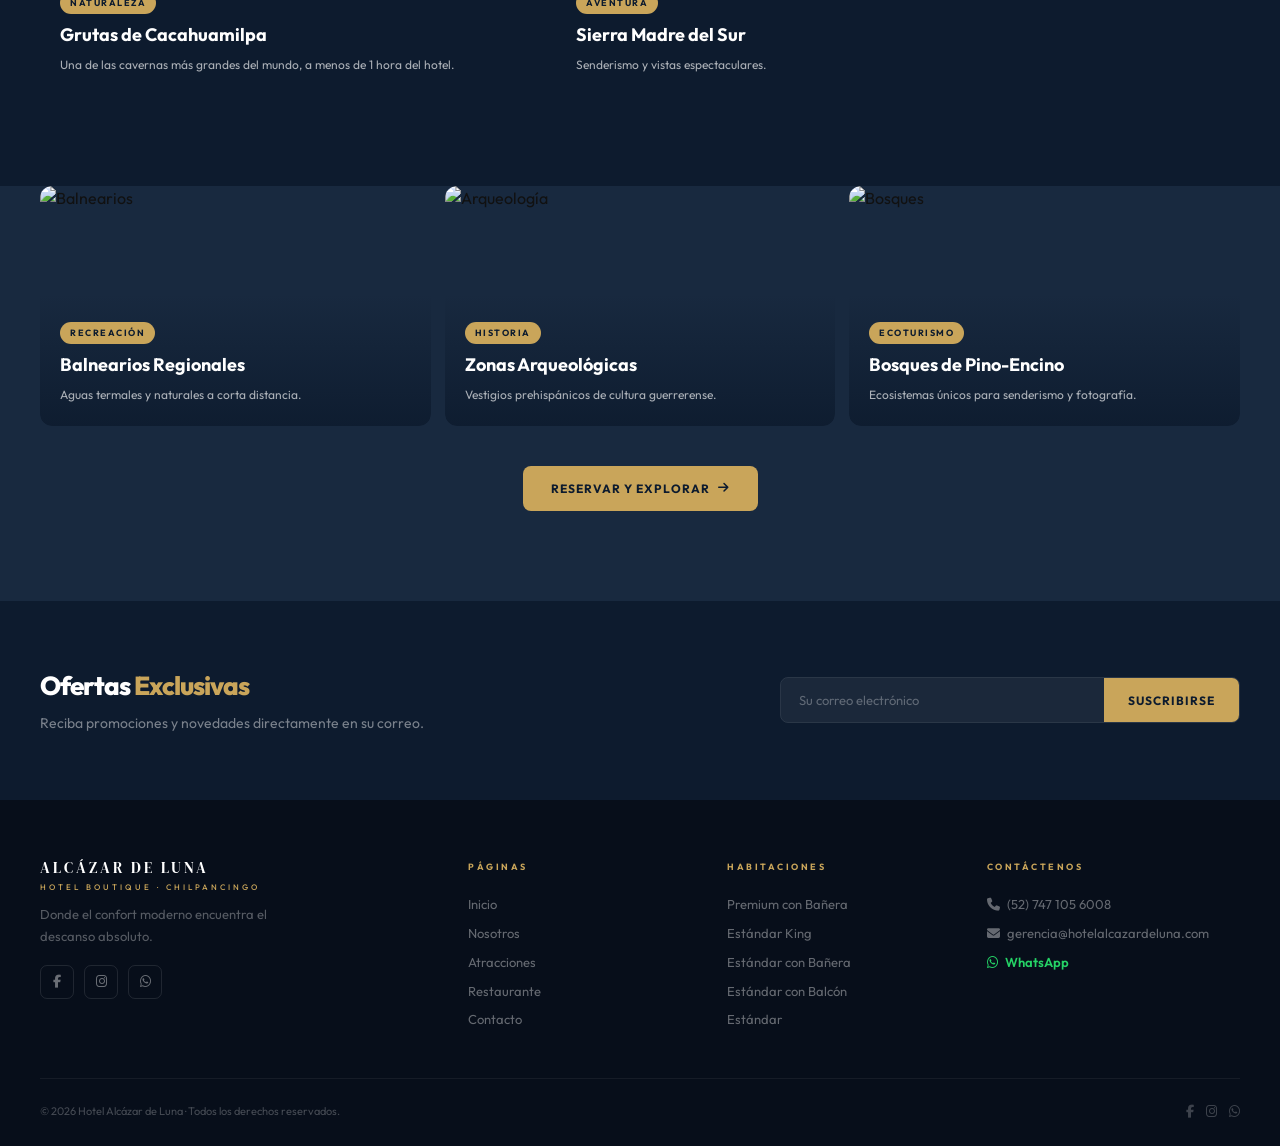
==== commit f6ff8393: "Victorian redesign: Bebas Neue, cream sections, scroll reveal, marquee, announcement bar Co-Authored" ====
--- a/atracciones.html
+++ b/atracciones.html
@@ -1,4 +1,4 @@
-<!DOCTYPE html>
+﻿<!DOCTYPE html>
 <html lang="es">
 <head>
   <meta charset="UTF-8"/>
@@ -6,12 +6,18 @@
   <title>Atracciones — Hotel Alcázar de Luna</title>
   <link rel="preconnect" href="https://fonts.googleapis.com"/>
   <link rel="preconnect" href="https://fonts.gstatic.com" crossorigin/>
-  <link href="https://fonts.googleapis.com/css2?family=DM+Serif+Display:ital@0;1&family=Outfit:wght@300;400;500;600;700;800&display=swap" rel="stylesheet"/>
+  <link href="https://fonts.googleapis.com/css2?family=Bebas+Neue&family=DM+Serif+Display:ital@0;1&family=Outfit:wght@300;400;500;600;700;800&display=swap" rel="stylesheet"/>
   <link rel="stylesheet" href="https://cdnjs.cloudflare.com/ajax/libs/font-awesome/6.5.0/css/all.min.css"/>
   <link rel="stylesheet" href="index.css"/>
 </head>
 <body>
 
+<!-- ANNOUNCEMENT BAR -->
+<div class="v-topbar">
+  <span class="v-topbar-left"><i class="fa-solid fa-phone" style="color:var(--gold);margin-right:6px"></i><a href="tel:+527471056008">747 105 6008</a></span>
+  <span class="v-topbar-center">Hotel Boutique &middot; Chilpancingo, Guerrero</span>
+  <span class="v-topbar-right"><a href="contacto.html">RESERVAR AHORA <i class="fa-solid fa-arrow-right" style="font-size:9px"></i></a></span>
+</div>
 <header id="header">
   <div class="hdr">
     <a href="index.html" class="brand"><span class="brand-h">ALCÁZAR DE LUNA</span><span class="brand-s">HOTEL BOUTIQUE · CHILPANCINGO</span></a>
--- a/index.css
+++ b/index.css
@@ -20,6 +20,88 @@
 a{text-decoration:none;color:inherit}
 ::-webkit-scrollbar{width:4px}
 ::-webkit-scrollbar-thumb{background:var(--gold)}
+
+/* ── Victorian additions ── */
+:root{--cream:#f5f0e6;--cream2:#ede8db;--cond:'Bebas Neue',var(--sans)}
+
+/* Announcement bar */
+.v-topbar{background:#050d18;border-bottom:1px solid rgba(201,165,90,.15);display:flex;justify-content:space-between;align-items:center;padding:7px 40px;font-size:11px;color:rgba(255,255,255,.45);letter-spacing:.5px}
+.v-topbar a{color:var(--gold);font-weight:600;letter-spacing:1px;transition:opacity .2s}
+.v-topbar a:hover{opacity:.75}
+.v-topbar-center{color:rgba(255,255,255,.3);font-style:italic}
+
+/* Scroll reveal system */
+[data-reveal]{opacity:0;transform:translateY(44px);transition:opacity .75s cubic-bezier(.25,.46,.45,.94),transform .75s cubic-bezier(.25,.46,.45,.94)}
+[data-reveal="left"]{transform:translateX(-44px)}
+[data-reveal="right"]{transform:translateX(44px)}
+[data-reveal="scale"]{transform:scale(.94);opacity:0}
+[data-reveal="none"]{opacity:0;transform:none}
+[data-reveal].is-revealed{opacity:1;transform:none}
+
+/* Welcome / Bienvenida */
+.welcome-sec{position:relative;background:var(--cream);padding:120px 40px 100px;text-align:center;overflow:hidden}
+.welcome-ghost{position:absolute;top:50%;left:50%;transform:translate(-50%,-50%);font-family:var(--cond);font-size:clamp(260px,38vw,560px);color:rgba(13,27,46,.04);line-height:1;pointer-events:none;white-space:nowrap;user-select:none;z-index:0;letter-spacing:4px}
+.welcome-inner{position:relative;z-index:1;max-width:900px;margin:0 auto}
+.welcome-ornament{display:flex;align-items:center;justify-content:center;gap:20px;margin-bottom:24px}
+.welcome-ornament::before,.welcome-ornament::after{content:'';flex:1;max-width:80px;height:1px;background:var(--gold);opacity:.5}
+.welcome-eyebrow{font-size:10px;font-weight:700;letter-spacing:6px;text-transform:uppercase;color:var(--gold)}
+.welcome-h2{font-family:var(--cond);font-size:clamp(80px,14vw,200px);color:var(--navy);line-height:.88;letter-spacing:4px;text-transform:uppercase;margin:4px 0 32px}
+.welcome-p{font-size:16px;color:var(--gray);line-height:1.9;max-width:560px;margin:0 auto 44px}
+.welcome-links{display:flex;justify-content:center;gap:48px;flex-wrap:wrap}
+.welcome-link{font-size:11px;font-weight:700;letter-spacing:2.5px;text-transform:uppercase;color:var(--navy);display:flex;align-items:center;gap:8px;border-bottom:1.5px solid rgba(13,27,46,.25);padding-bottom:4px;transition:color .2s,border-color .2s}
+.welcome-link:hover{color:var(--gold);border-color:var(--gold)}
+.welcome-link i{font-size:10px;color:var(--gold)}
+
+/* Gallery strip */
+.gallery-strip{display:grid;grid-template-columns:repeat(4,1fr);height:480px;overflow:hidden}
+.gallery-item{position:relative;overflow:hidden;cursor:pointer}
+.gallery-item img{width:100%;height:100%;object-fit:cover;display:block;transition:transform .7s ease,filter .4s;filter:brightness(.82)}
+.gallery-item:hover img{transform:scale(1.08);filter:brightness(1)}
+.gallery-item-label{position:absolute;bottom:20px;left:20px;font-size:10px;font-weight:700;letter-spacing:3px;text-transform:uppercase;color:rgba(255,255,255,.8);background:rgba(7,14,26,.5);backdrop-filter:blur(4px);padding:5px 14px;border-radius:100px;transition:color .2s}
+.gallery-item:hover .gallery-item-label{color:var(--white)}
+.gallery-footer{background:var(--cream2);display:flex;justify-content:space-between;align-items:center;padding:20px 40px}
+.gallery-footer-text{font-family:var(--cond);font-size:18px;letter-spacing:3px;text-transform:uppercase;color:var(--navy);opacity:.6}
+.gallery-footer a{font-size:11px;font-weight:700;letter-spacing:2px;text-transform:uppercase;color:var(--navy);border-bottom:1.5px solid var(--navy);padding-bottom:2px;transition:color .2s,border-color .2s}
+.gallery-footer a:hover{color:var(--gold);border-color:var(--gold)}
+
+/* Marquee */
+.marquee-wrap{background:var(--navy);overflow:hidden;border-top:1px solid rgba(201,165,90,.1);border-bottom:1px solid rgba(201,165,90,.1)}
+.marquee-track{display:flex;width:max-content;animation:marqueeRun 28s linear infinite}
+.marquee-track:hover{animation-play-state:paused}
+.marquee-item{display:inline-flex;align-items:center;gap:24px;padding:16px 32px;font-family:var(--cond);font-size:20px;letter-spacing:4px;text-transform:uppercase;color:rgba(255,255,255,.32);white-space:nowrap}
+.marquee-dot{color:var(--gold);font-size:10px;opacity:.7}
+@keyframes marqueeRun{from{transform:translateX(0)}to{transform:translateX(-50%)}}
+
+/* Ubicación split */
+.ubic-sec{display:grid;grid-template-columns:1fr 1fr;min-height:560px;background:var(--cream)}
+.ubic-img{overflow:hidden}
+.ubic-img img{width:100%;height:100%;object-fit:cover;display:block;transition:transform 6s ease;filter:brightness(.9)}
+.ubic-img:hover img{transform:scale(1.04)}
+.ubic-text{padding:80px 72px;display:flex;flex-direction:column;justify-content:center}
+.ubic-h2{font-family:var(--cond);font-size:clamp(52px,6vw,90px);color:var(--navy);line-height:.9;letter-spacing:2px;text-transform:uppercase;margin:10px 0 24px}
+.ubic-text p{font-size:15px;color:var(--gray);line-height:1.85;margin-bottom:28px;max-width:380px}
+.ubic-address{display:flex;align-items:flex-start;gap:12px;background:rgba(13,27,46,.07);border-radius:10px;padding:16px 20px;margin-bottom:28px}
+.ubic-address i{color:var(--gold);font-size:16px;margin-top:2px;flex-shrink:0}
+.ubic-address p{font-size:13px;color:var(--navy);font-weight:600;line-height:1.6;margin:0}
+
+/* Big dark CTA */
+.cta-dark{background:#070e1a;padding:120px 40px;text-align:center;position:relative;overflow:hidden}
+.cta-dark-ghost{position:absolute;bottom:-60px;left:50%;transform:translateX(-50%);font-family:var(--cond);font-size:clamp(180px,28vw,380px);color:rgba(255,255,255,.025);line-height:1;pointer-events:none;white-space:nowrap;user-select:none;letter-spacing:4px}
+.cta-dark-inner{position:relative;z-index:1;max-width:720px;margin:0 auto}
+.cta-dark h2{font-family:var(--cond);font-size:clamp(72px,12vw,160px);color:var(--white);line-height:.88;letter-spacing:3px;text-transform:uppercase;margin:14px 0 20px}
+.cta-dark h2 em{font-style:normal;color:var(--gold)}
+.cta-dark p{font-size:16px;color:rgba(255,255,255,.45);line-height:1.75;margin-bottom:44px}
+.cta-dark-btns{display:flex;justify-content:center;gap:16px;flex-wrap:wrap}
+
+/* Rooms v2 (cream bg) */
+.rooms-sec-v2{background:var(--cream);padding:110px 40px 80px}
+.rooms-v2-inner{max-width:1280px;margin:0 auto}
+.rooms-v2-hd{display:flex;align-items:flex-end;justify-content:space-between;gap:24px;flex-wrap:wrap;margin-bottom:48px}
+.rooms-v2-hd h2{font-family:var(--cond);font-size:clamp(64px,10vw,130px);color:var(--navy);line-height:.88;letter-spacing:2px;text-transform:uppercase}
+.rooms-v2-hd p{font-size:14px;color:var(--gray);line-height:1.8;max-width:300px;text-align:right;align-self:flex-end}
+
+/* Tst section cream */
+.tst-sec-cream{background:var(--cream)}
 
 /* ── Utilities ── */
 .eyebrow{font-size:11px;font-weight:700;letter-spacing:3px;text-transform:uppercase;color:var(--gold)}
@@ -468,6 +550,33 @@
 .naoli-reserve>div>p{font-size:15px;color:rgba(255,255,255,.5);line-height:1.75;margin-bottom:40px}
 .naoli-reserve-btns{display:flex;justify-content:center;gap:16px;flex-wrap:wrap}
 
+/* ═══════════ RESPONSIVE VICTORIAN ═══════════ */
+@media(max-width:1024px){
+  .gallery-strip{grid-template-columns:repeat(2,1fr);height:380px}
+  .ubic-sec{grid-template-columns:1fr}
+  .ubic-img{height:360px}
+  .ubic-text{padding:60px 40px}
+}
+@media(max-width:768px){
+  .v-topbar{padding:7px 20px;justify-content:center}
+  .v-topbar-left,.v-topbar-right{display:none}
+  .welcome-sec{padding:80px 20px 70px}
+  .gallery-strip{height:280px}
+  .gallery-footer{padding:14px 20px}
+  .ubic-text{padding:48px 24px}
+  .ubic-text p{max-width:100%}
+  .cta-dark{padding:80px 20px}
+  .marquee-item{font-size:16px}
+  .rooms-sec-v2{padding:80px 20px 60px}
+  .rooms-v2-hd{flex-direction:column}
+  .rooms-v2-hd p{text-align:left}
+}
+@media(max-width:560px){
+  .gallery-strip{grid-template-columns:1fr 1fr;height:240px}
+  .welcome-links{gap:24px;flex-direction:column;align-items:center}
+  .ubic-text{padding:40px 20px}
+}
+
 /* ═══════════ RESPONSIVE ═══════════ */
 @media(max-width:1024px){
   .naoli-split{grid-template-columns:1fr}
